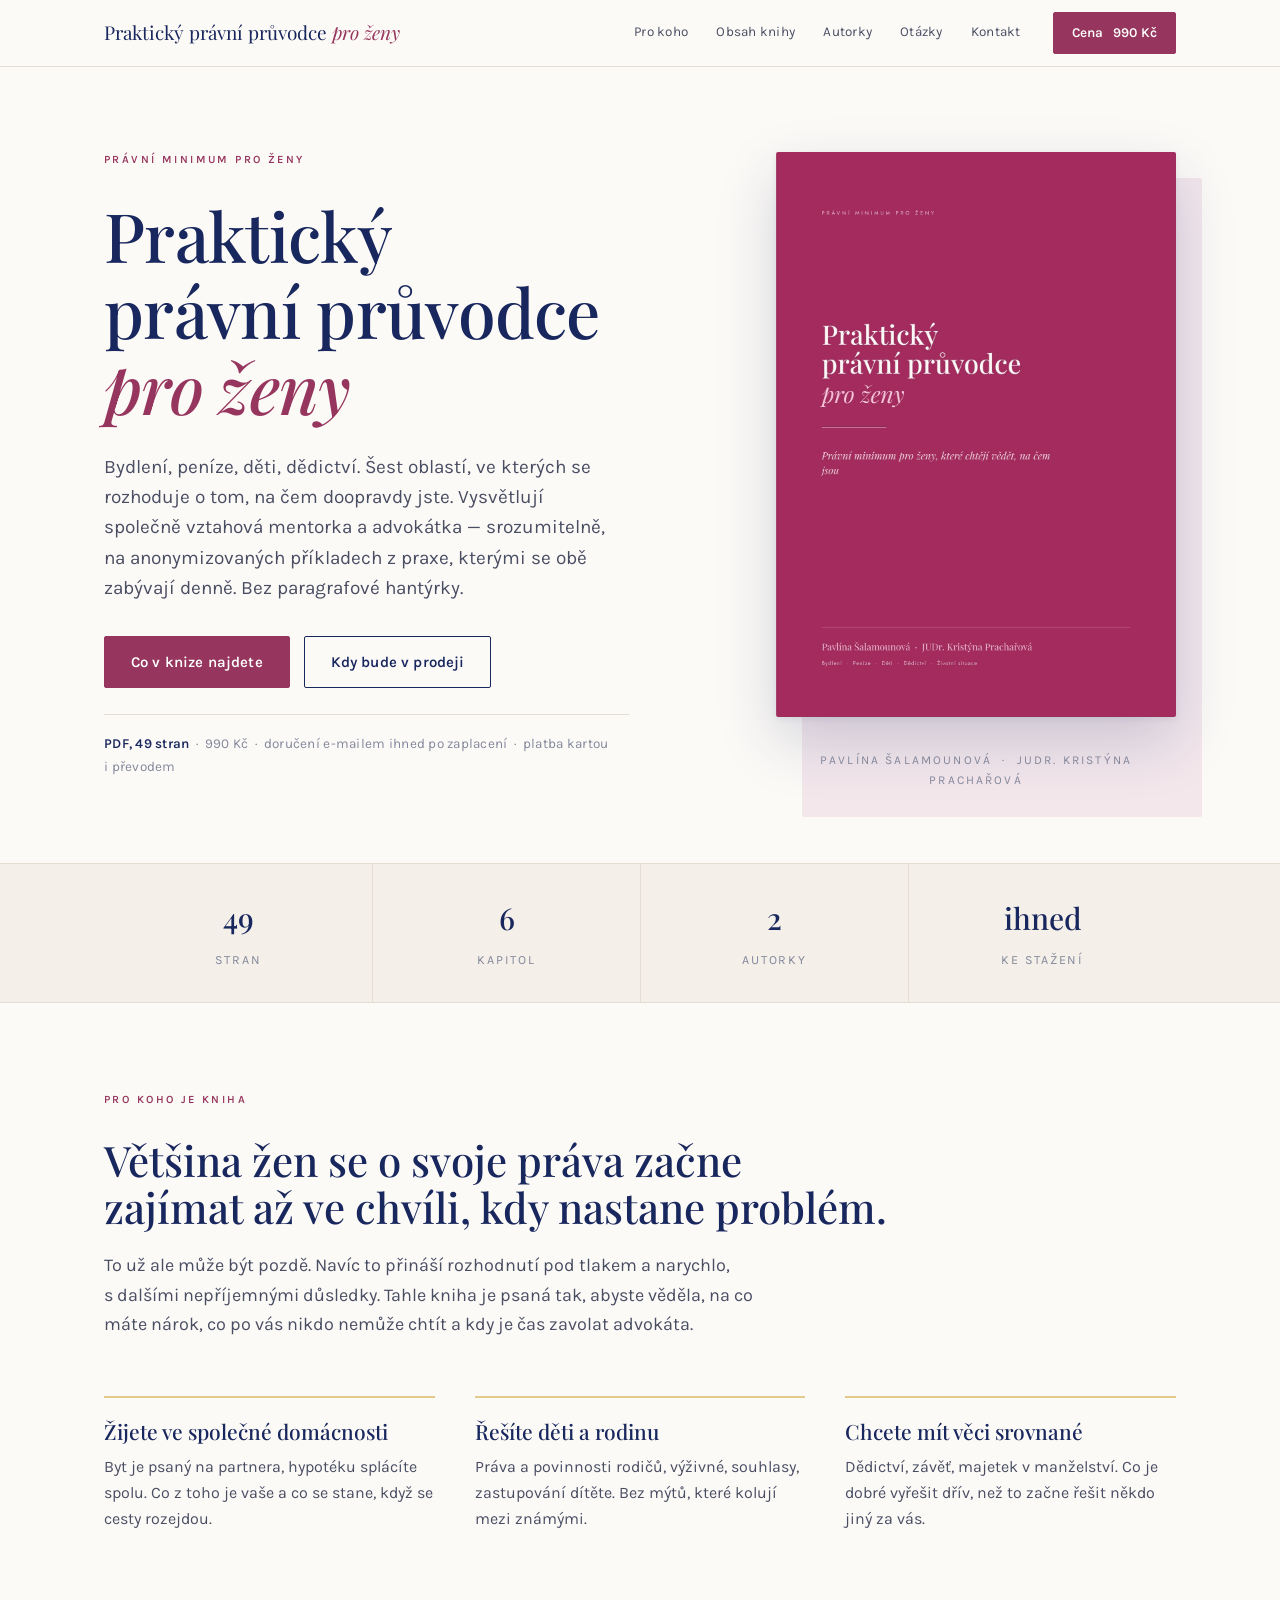
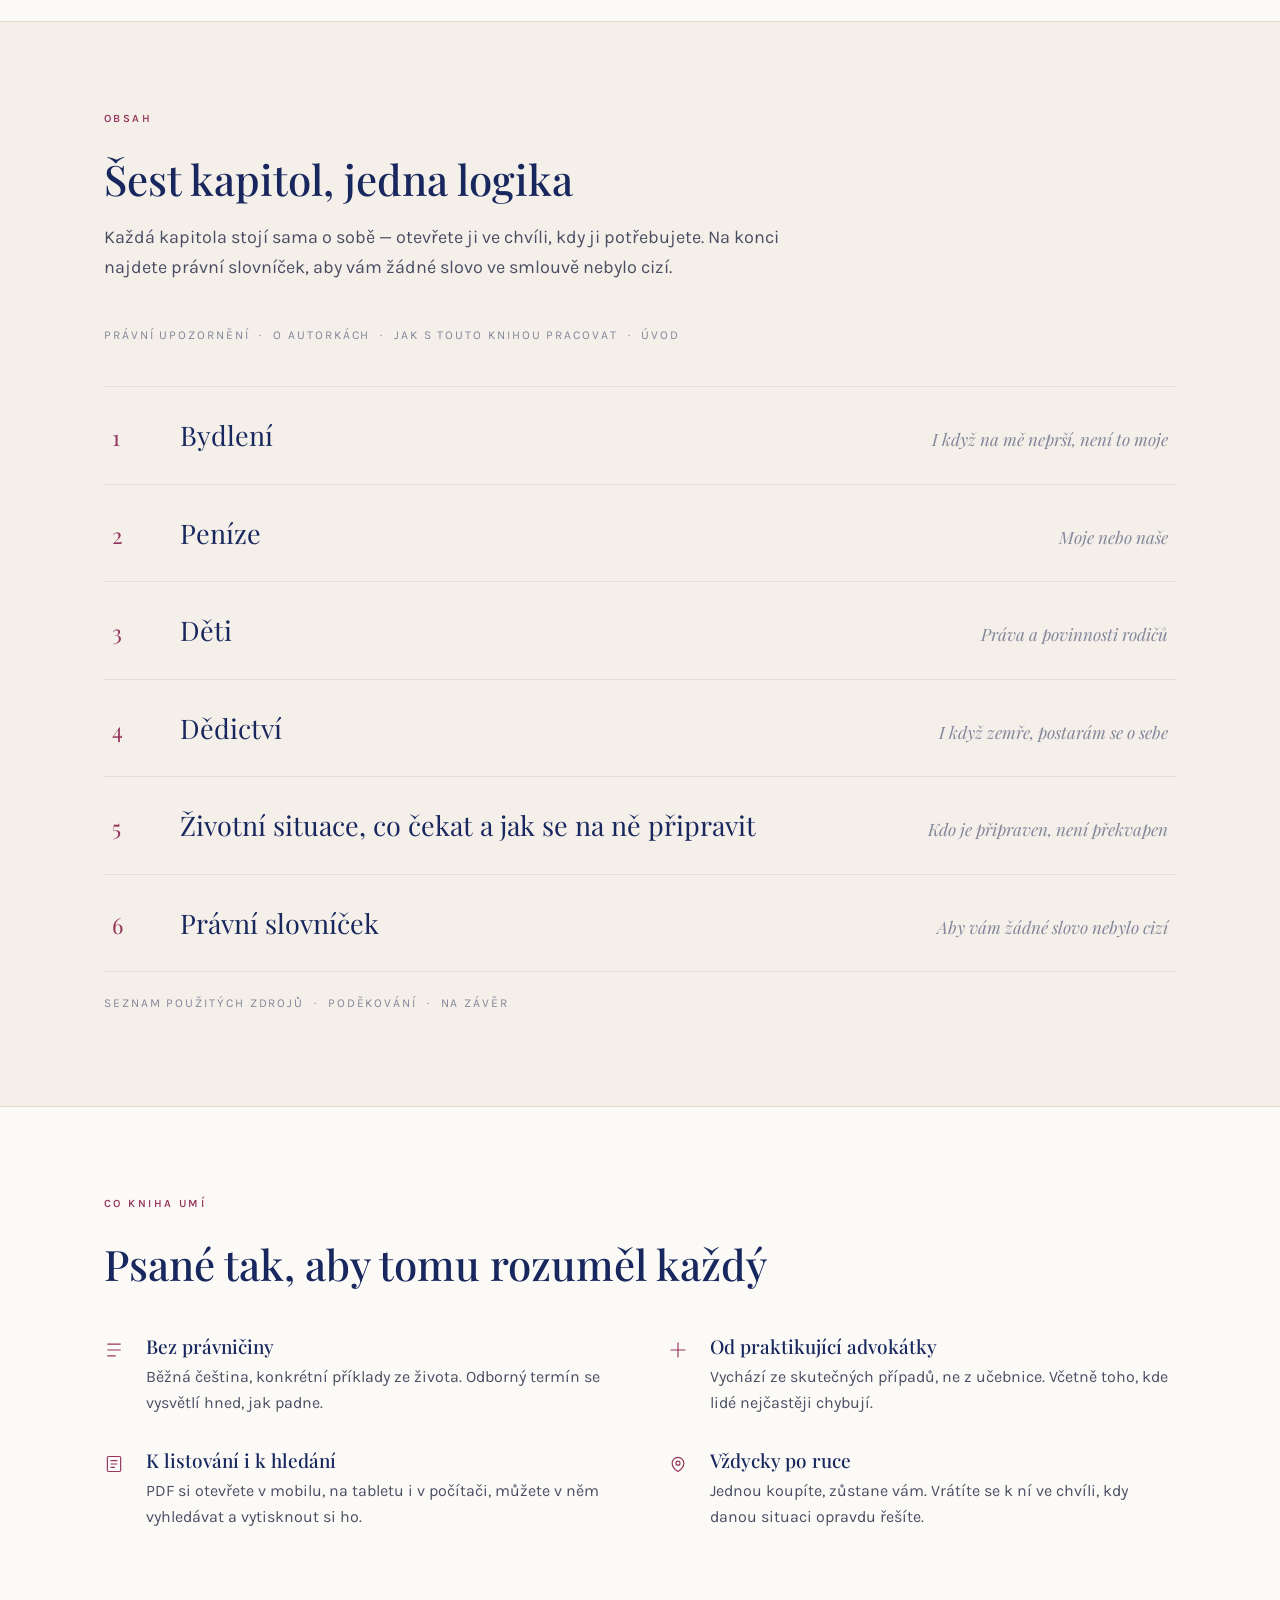
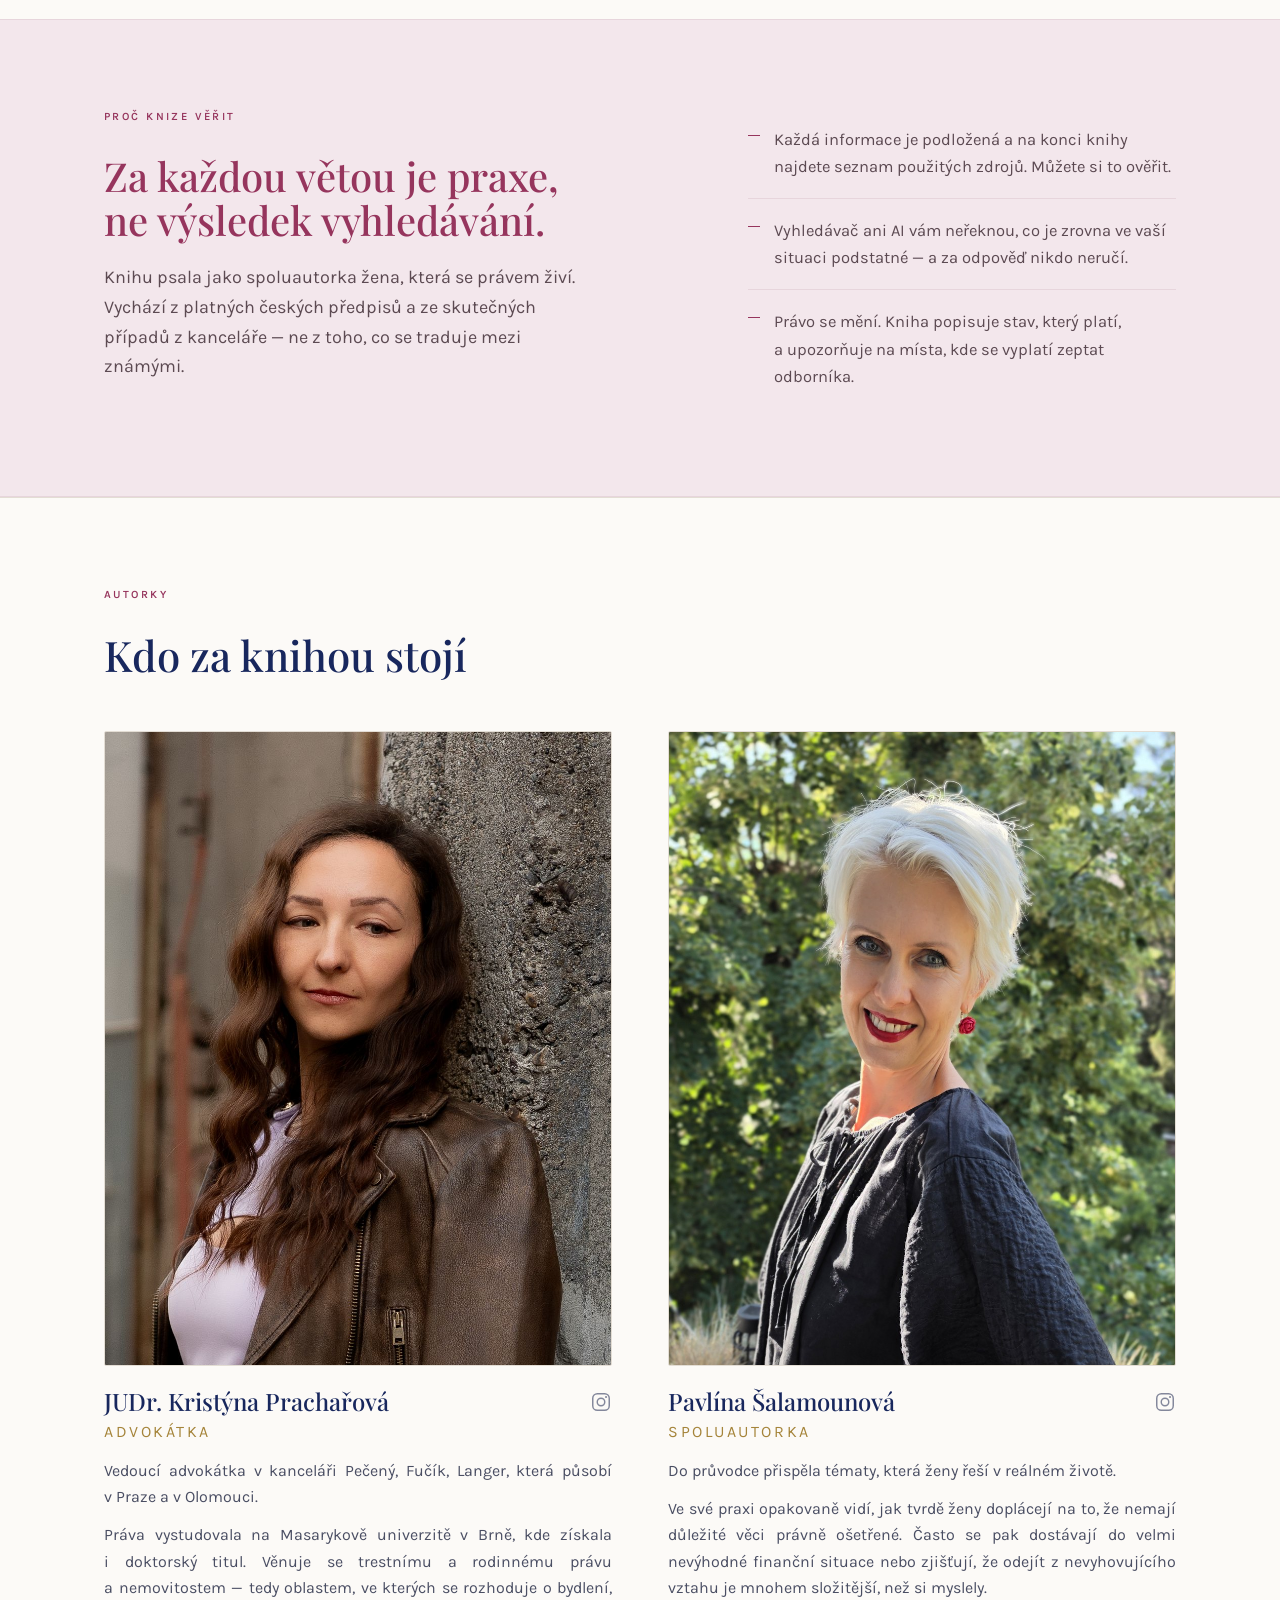
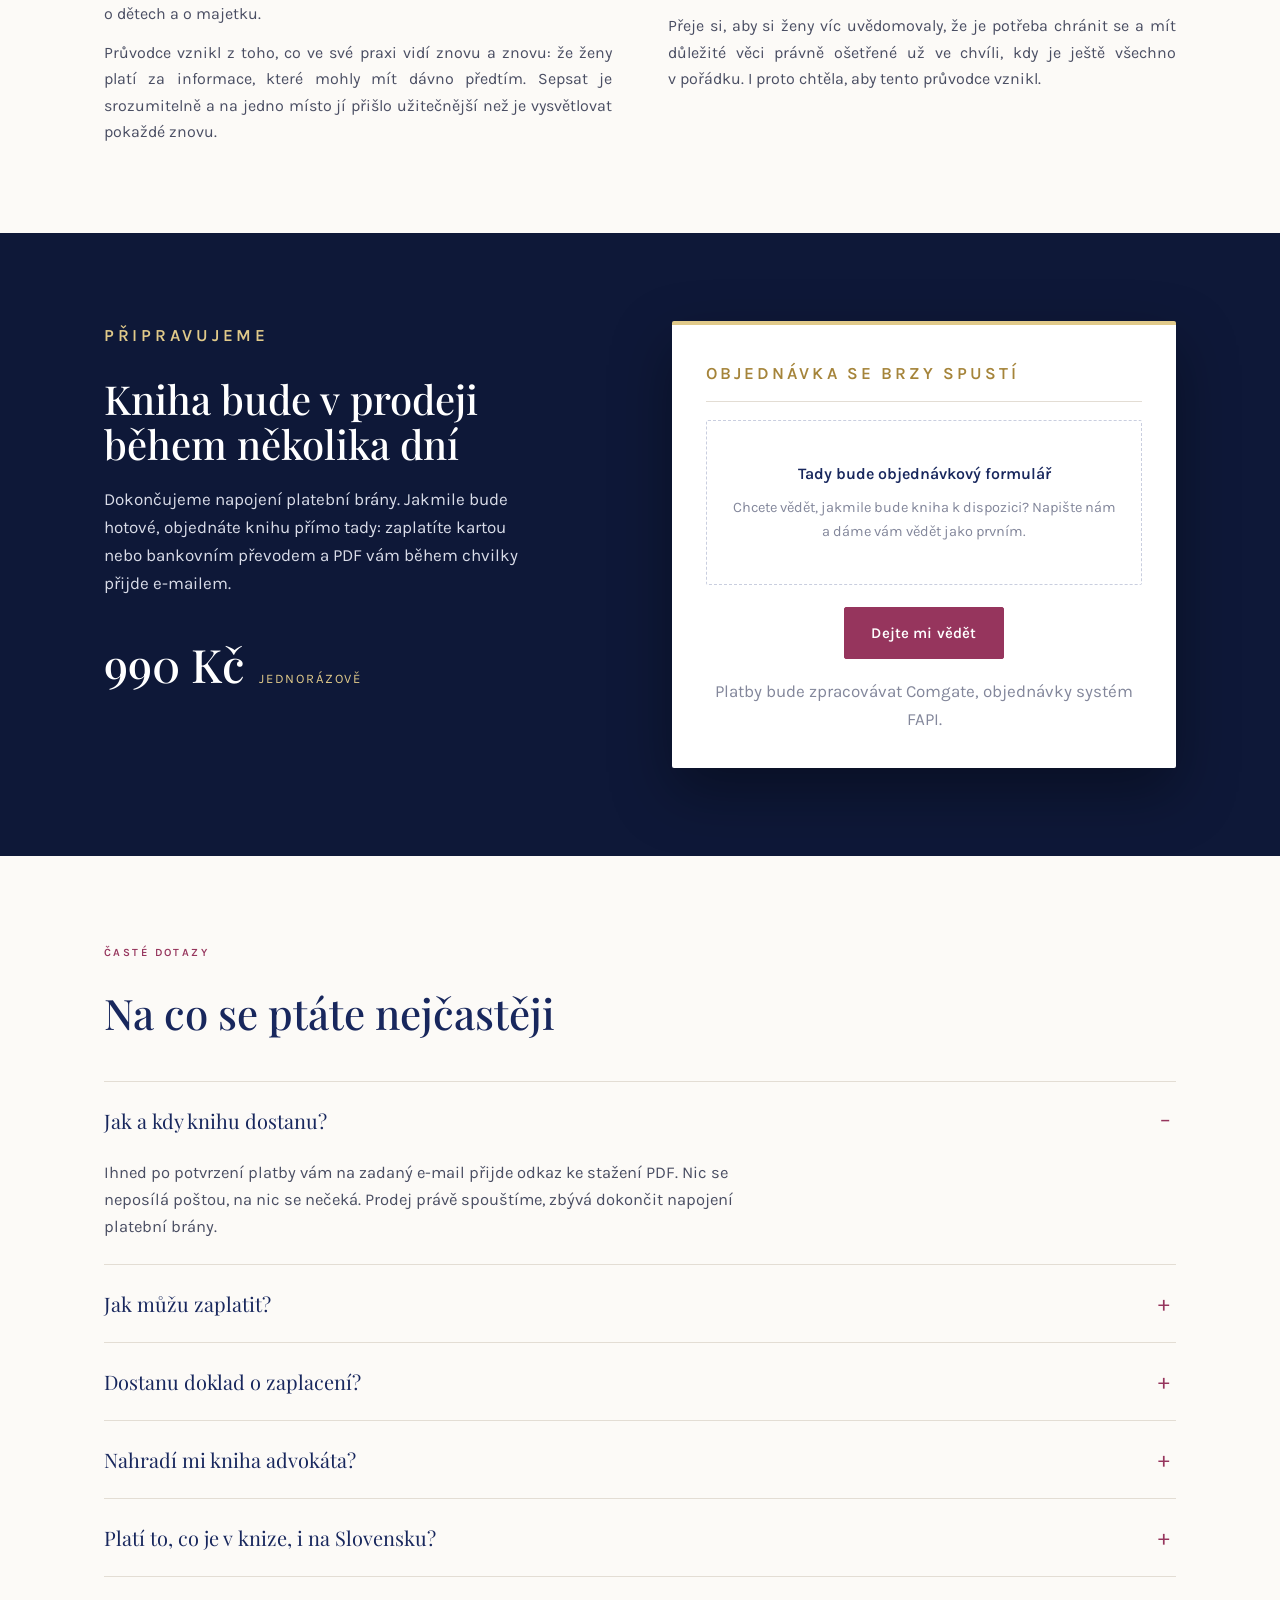
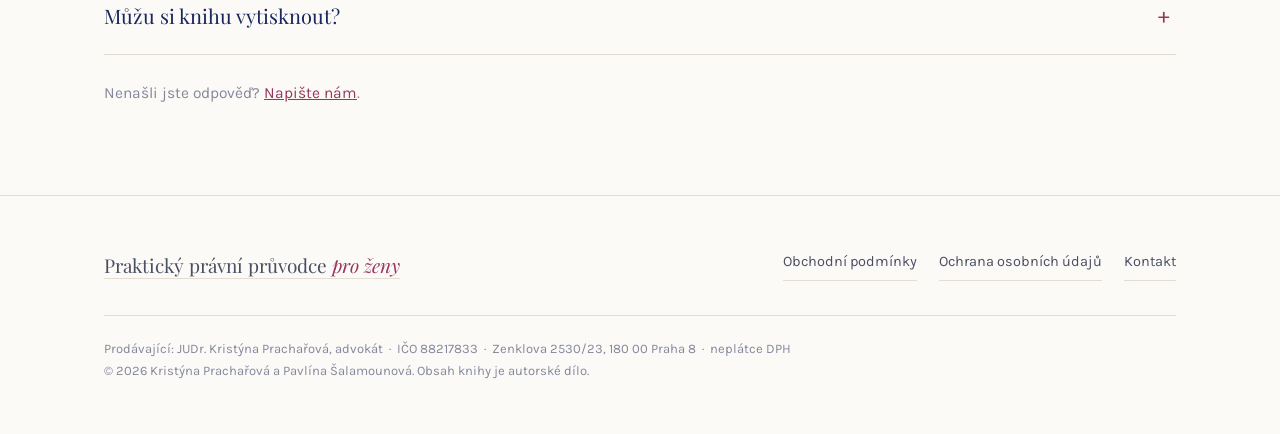
==== index.html @ f9f5cd76 "Add files via upload" ====
<!doctype html>
<html lang="cs">
<head>
<meta charset="utf-8">
<meta name="viewport" content="width=device-width, initial-scale=1">
<title>Praktický právní průvodce pro ženy — ebook</title>
<meta name="description" content="Právní minimum pro ženy: bydlení, peníze, děti, dědictví. Ebook v PDF, 49 stran, doručení e-mailem ihned po zaplacení.">
<meta property="og:title" content="Praktický právní průvodce pro ženy — ebook">
<meta property="og:description" content="Právní minimum pro ženy: bydlení, peníze, děti, dědictví. Ebook v PDF, 49 stran, doručení e-mailem ihned po zaplacení.">
<meta property="og:type" content="website">
<meta property="og:image" content="https://pravnipruvodceprozeny.cz/img/obalka.jpg">
<link rel="preconnect" href="https://fonts.googleapis.com">
<link rel="preconnect" href="https://fonts.gstatic.com" crossorigin>
<link rel="stylesheet" href="https://fonts.googleapis.com/css2?family=Playfair+Display:ital,wght@0,400;0,500;0,600;1,400;1,500&family=Karla:ital,wght@0,300;0,400;0,500;0,600;1,400&display=swap">
<link rel="stylesheet" href="css/styl.css">
<link rel="icon" href="/img/favicon.svg" type="image/svg+xml">
<link rel="alternate icon" href="/favicon.ico" sizes="32x32">
<link rel="apple-touch-icon" href="/img/apple-touch-icon.png">
<meta name="theme-color" content="#96355D">
</head>
<body>
<header class="nav">
  <div class="obal nav__vnitrek">
    <a class="znacka" href="#"><span class="znacka__dlouhy">Praktický právní průvodce</span><span class="znacka__kratky">Průvodce</span> <em>pro ženy</em></a>
    <nav class="nav__odkazy" id="hlavni-menu">
      <a href="#pro-koho">Pro koho</a>
      <a href="#obsah">Obsah knihy</a>
      <a href="#autorky">Autorky</a>
      <a href="#otazky">Otázky</a>
      <a href="kontakt.html">Kontakt</a>
    </nav>
    <button class="nav__burger" type="button" aria-expanded="false" aria-controls="hlavni-menu" aria-label="Otevřít menu">
      <span></span><span></span><span></span>
    </button>
    <a class="tlacitko tlacitko--maly" href="#objednavka"><span class="znacka__dlouhy">Cena </span>990 Kč</a>
  </div>
</header>
<main>
  <section class="hero">
    <div class="obal hero__mrizka">
      <div>
        <p class="zahlavi">Právní minimum pro ženy</p>
        <h1>Praktický právní průvodce <em>pro ženy</em></h1>
        <p class="hero__perex">
          Bydlení, peníze, děti, dědictví. Šest oblastí, ve kterých se rozhoduje o tom,
          na čem doopravdy jste. Vysvětlují společně vztahová mentorka a advokátka —
          srozumitelně, na anonymizovaných příkladech z praxe, kterými se obě zabývají
          denně. Bez paragrafové hantýrky.
        </p>
        <div class="hero__akce">
          <a class="tlacitko" href="#obsah">Co v knize najdete</a>
          <a class="tlacitko tlacitko--obrys" href="#objednavka">Kdy bude v prodeji</a>
        </div>
        <p class="hero__detail">
          <b>PDF, 49 stran</b> &nbsp;·&nbsp; 990 Kč &nbsp;·&nbsp; doručení e-mailem
          ihned po zaplacení &nbsp;·&nbsp; platba kartou i převodem
        </p>
      </div>

      <figure class="obalka">
        <img src="img/obalka.jpg" alt="Obálka ebooku Praktický právní průvodce pro ženy" width="900" height="1243">
        <figcaption class="obalka__popis">Pavlína Šalamounová &nbsp;·&nbsp; JUDr. Kristýna Prachařová</figcaption>
      </figure>
    </div>
  </section>

  <section class="fakta">
    <div class="obal fakta__mrizka">
      <div class="fakt"><b>49</b><span>stran</span></div>
      <div class="fakt"><b>6</b><span>kapitol</span></div>
      <div class="fakt"><b>2</b><span>autorky</span></div>
      <div class="fakt"><b>ihned</b><span>ke stažení</span></div>
    </div>
  </section>

  <section class="sekce" id="pro-koho">
    <div class="obal">
      <p class="zahlavi">Pro koho je kniha</p>
      <h2>Většina žen se o svoje práva začne zajímat až ve chvíli, kdy nastane problém.</h2>
      <p class="sekce__uvod">
        To už ale může být pozdě. Navíc to přináší rozhodnutí pod tlakem a narychlo,
        s dalšími nepříjemnými důsledky. Tahle kniha je psaná tak, abyste věděla, na co
        máte nárok, co po vás nikdo nemůže chtít a kdy je čas zavolat advokáta.
      </p>

      <div class="situace">
        <div class="situace__polozka">
          <h3>Žijete ve společné domácnosti</h3>
          <p>Byt je psaný na partnera, hypotéku splácíte spolu. Co z toho je vaše a co se stane, když se cesty rozejdou.</p>
        </div>
        <div class="situace__polozka">
          <h3>Řešíte děti a rodinu</h3>
          <p>Práva a povinnosti rodičů, výživné, souhlasy, zastupování dítěte. Bez mýtů, které kolují mezi známými.</p>
        </div>
        <div class="situace__polozka">
          <h3>Chcete mít věci srovnané</h3>
          <p>Dědictví, závěť, majetek v manželství. Co je dobré vyřešit dřív, než to začne řešit někdo jiný za vás.</p>
        </div>
      </div>
    </div>
  </section>

  <section class="obsah sekce" id="obsah">
    <div class="obal">
      <p class="zahlavi">Obsah</p>
      <h2>Šest kapitol, jedna logika</h2>
      <p class="sekce__uvod">
        Každá kapitola stojí sama o sobě — otevřete ji ve chvíli, kdy ji potřebujete.
        Na konci najdete právní slovníček, aby vám žádné slovo ve smlouvě nebylo cizí.
      </p>

      <p class="obsah__matter" style="margin-top:44px">
        Právní upozornění &nbsp;·&nbsp; O autorkách &nbsp;·&nbsp; Jak s touto knihou pracovat &nbsp;·&nbsp; Úvod
      </p>

      <ol class="kapitoly">
        <li class="kapitola">
          <span class="kapitola__cislo">1</span>
          <span class="kapitola__nazev">Bydlení</span>
          <span class="kapitola__motto">I když na mě neprší, není to moje</span>
        </li>
        <li class="kapitola">
          <span class="kapitola__cislo">2</span>
          <span class="kapitola__nazev">Peníze</span>
          <span class="kapitola__motto">Moje nebo naše</span>
        </li>
        <li class="kapitola">
          <span class="kapitola__cislo">3</span>
          <span class="kapitola__nazev">Děti</span>
          <span class="kapitola__motto">Práva a povinnosti rodičů</span>
        </li>
        <li class="kapitola">
          <span class="kapitola__cislo">4</span>
          <span class="kapitola__nazev">Dědictví</span>
          <span class="kapitola__motto">I když zemře, postarám se o sebe</span>
        </li>
        <li class="kapitola">
          <span class="kapitola__cislo">5</span>
          <span class="kapitola__nazev">Životní situace, co čekat a jak se na ně připravit</span>
          <span class="kapitola__motto">Kdo je připraven, není překvapen</span>
        </li>
        <li class="kapitola">
          <span class="kapitola__cislo">6</span>
          <span class="kapitola__nazev">Právní slovníček</span>
          <span class="kapitola__motto">Aby vám žádné slovo nebylo cizí</span>
        </li>
      </ol>

      <p class="obsah__matter" style="margin-top:22px">
        Seznam použitých zdrojů &nbsp;·&nbsp; Poděkování &nbsp;·&nbsp; Na závěr
      </p>
    </div>
  </section>

  <section class="sekce">
    <div class="obal">
      <p class="zahlavi">Co kniha umí</p>
      <h2>Psané tak, aby tomu rozuměl každý</h2>

      <div class="body">
        <div class="bod">
          <svg viewBox="0 0 24 24" fill="none" stroke="currentColor" stroke-width="1.4" aria-hidden="true"><path d="M4 5h16M4 12h16M4 19h10"/></svg>
          <div>
            <h3>Bez právničiny</h3>
            <p>Běžná čeština, konkrétní příklady ze života. Odborný termín se vysvětlí hned, jak padne.</p>
          </div>
        </div>
        <div class="bod">
          <svg viewBox="0 0 24 24" fill="none" stroke="currentColor" stroke-width="1.4" aria-hidden="true"><path d="M12 3v18M3 12h18"/></svg>
          <div>
            <h3>Od praktikující advokátky</h3>
            <p>Vychází ze skutečných případů, ne z učebnice. Včetně toho, kde lidé nejčastěji chybují.</p>
          </div>
        </div>
        <div class="bod">
          <svg viewBox="0 0 24 24" fill="none" stroke="currentColor" stroke-width="1.4" aria-hidden="true"><rect x="4" y="3" width="16" height="18" rx="1.5"/><path d="M8 8h8M8 12h8M8 16h5"/></svg>
          <div>
            <h3>K listování i k hledání</h3>
            <p>PDF si otevřete v mobilu, na tabletu i v počítači, můžete v něm vyhledávat a vytisknout si ho.</p>
          </div>
        </div>
        <div class="bod">
          <svg viewBox="0 0 24 24" fill="none" stroke="currentColor" stroke-width="1.4" aria-hidden="true"><path d="M12 21s-7-4.5-7-10a7 7 0 0114 0c0 5.5-7 10-7 10z"/><circle cx="12" cy="11" r="2.4"/></svg>
          <div>
            <h3>Vždycky po ruce</h3>
            <p>Jednou koupíte, zůstane vám. Vrátíte se k ní ve chvíli, kdy danou situaci opravdu řešíte.</p>
          </div>
        </div>
      </div>
    </div>
  </section>

  <section class="tvrzeni sekce">
    <div class="obal tvrzeni__mrizka">
      <div>
        <p class="zahlavi">Proč knize věřit</p>
        <h2>Za každou větou je praxe, ne výsledek vyhledávání.</h2>
        <p class="tvrzeni__lead">
          Knihu psala jako spoluautorka žena, která se právem živí. Vychází z platných
          českých předpisů a ze skutečných případů z kanceláře — ne z toho, co se traduje
          mezi známými.
        </p>
      </div>
      <ul class="tvrzeni__seznam">
        <li>Každá informace je podložená a na konci knihy najdete seznam použitých zdrojů. Můžete si to ověřit.</li>
        <li>Vyhledávač ani AI vám neřeknou, co je zrovna ve vaší situaci podstatné — a za odpověď nikdo neručí.</li>
        <li>Právo se mění. Kniha popisuje stav, který platí, a upozorňuje na místa, kde se vyplatí zeptat odborníka.</li>
      </ul>
    </div>
  </section>

  <section class="sekce sekce--linka" id="autorky">
    <div class="obal">
      <p class="zahlavi">Autorky</p>
      <h2>Kdo za knihou stojí</h2>

      <div class="autorky">
        <div class="autorka">
          <div class="autorka__portret">
            <img src="img/portret_1.jpg" alt="JUDr. Kristýna Prachařová" onerror="this.remove()">
          </div>
          <div class="autorka__radek">
            <h3>JUDr. Kristýna Prachařová</h3>
            <a class="autorka__odkaz" href="https://www.instagram.com/kristyna_pracharova_advokat/" target="_blank" rel="noopener" aria-label="Instagram — Kristýna Prachařová" title="Instagram"><svg width="22" height="22" viewBox="0 0 24 24" fill="none" stroke="currentColor" stroke-width="1.6" aria-hidden="true"><rect x="3" y="3" width="18" height="18" rx="5"/><circle cx="12" cy="12" r="4.1"/><circle cx="17.5" cy="6.5" r="1.15" fill="currentColor" stroke="none"/></svg></a>
          </div>
          <p class="autorka__role">Advokátka</p>
          <p>
            Vedoucí advokátka v kanceláři Pečený, Fučík, Langer, která působí
            v Praze a v Olomouci.
          </p>
          <p>
            Práva vystudovala na Masarykově univerzitě v Brně, kde získala i doktorský
            titul. Věnuje se trestnímu a rodinnému právu a nemovitostem — tedy oblastem,
            ve kterých se rozhoduje o bydlení, o dětech a o majetku.
          </p>
          <p>
            Průvodce vznikl z toho, co ve své praxi vidí znovu a znovu: že ženy platí
            za informace, které mohly mít dávno předtím. Sepsat je srozumitelně a na
            jedno místo jí přišlo užitečnější než je vysvětlovat pokaždé znovu.
          </p>

        </div>
        <div class="autorka">
          <div class="autorka__portret">
            <img src="img/portret_2.jpg" alt="Pavlína Šalamounová" onerror="this.remove()">
          </div>
          <div class="autorka__radek">
            <h3>Pavlína Šalamounová</h3>
            <a class="autorka__odkaz" href="https://www.instagram.com/nebud_hodna_holka/" target="_blank" rel="noopener" aria-label="Instagram — Pavlína Šalamounová" title="Instagram"><svg width="22" height="22" viewBox="0 0 24 24" fill="none" stroke="currentColor" stroke-width="1.6" aria-hidden="true"><rect x="3" y="3" width="18" height="18" rx="5"/><circle cx="12" cy="12" r="4.1"/><circle cx="17.5" cy="6.5" r="1.15" fill="currentColor" stroke="none"/></svg></a>
          </div>
          <p class="autorka__role">Spoluautorka</p>
          <p>
            Do průvodce přispěla tématy, která ženy řeší v reálném životě.
          </p>
          <p>
            Ve své praxi opakovaně vidí, jak tvrdě ženy doplácejí na to, že nemají
            důležité věci právně ošetřené. Často se pak dostávají do velmi nevýhodné
            finanční situace nebo zjišťují, že odejít z nevyhovujícího vztahu je mnohem
            složitější, než si myslely.
          </p>
          <p>
            Přeje si, aby si ženy víc uvědomovaly, že je potřeba chránit se a mít
            důležité věci právně ošetřené už ve chvíli, kdy je ještě všechno v pořádku.
            I proto chtěla, aby tento průvodce vznikl.
          </p>

        </div>
      </div>
    </div>
  </section>

  <section class="objednavka" id="objednavka">
    <div class="obal objednavka__mrizka">
      <div>
        <p class="zahlavi zahlavi--svetle">Připravujeme</p>
        <h2>Kniha bude v prodeji během několika dní</h2>
        <p>
          Dokončujeme napojení platební brány. Jakmile bude hotové, objednáte knihu
          přímo tady: zaplatíte kartou nebo bankovním převodem a PDF vám během
          chvilky přijde e-mailem.
        </p>
        <div class="cena"><b>990 Kč</b><span>jednorázově</span></div>
      </div>

      <div class="formular">
        <p class="formular__nadpis">Objednávka se brzy spustí</p>
        <div class="formular__misto">
          <strong>Tady bude objednávkový formulář</strong>
          Chcete vědět, jakmile bude kniha k dispozici? Napište nám a dáme vám
          vědět jako prvním.
        </div>
        <p style="text-align:center; margin:22px 0 0">
          <a class="tlacitko" href="mailto:pracharova@pfl.cz?subject=Dejte%20mi%20v%C4%9Bd%C4%9Bt%2C%20a%C5%BE%20bude%20kniha%20v%20prodeji">Dejte mi vědět</a>
        </p>
        <p class="formular__pod">Platby bude zpracovávat Comgate, objednávky systém FAPI.</p>
      </div>
    </div>
  </section>

  <section class="sekce" id="otazky">
    <div class="obal">
      <p class="zahlavi">Časté dotazy</p>
      <h2>Na co se ptáte nejčastěji</h2>

      <div class="otazky">
        <details open>
          <summary>Jak a kdy knihu dostanu?</summary>
          <p>Ihned po potvrzení platby vám na zadaný e-mail přijde odkaz ke stažení PDF. Nic se neposílá poštou, na nic se nečeká. Prodej právě spouštíme, zbývá dokončit napojení platební brány.</p>
        </details>
        <details>
          <summary>Jak můžu zaplatit?</summary>
          <p>Platební kartou nebo okamžitým bankovním převodem přes platební bránu. Platbu zpracovává Comgate, my se k údajům o vaší kartě nedostaneme.</p>
        </details>
        <details>
          <summary>Dostanu doklad o zaplacení?</summary>
          <p>Ano, doklad vám vystavíme a pošleme na stejný e-mail. Kdyby vám nedorazil nebo potřebovali jiné fakturační údaje, napište nám.</p>
        </details>
        <details>
          <summary>Nahradí mi kniha advokáta?</summary>
          <p>Ne. Kniha vám dá orientaci, slovník a jistotu, na co se ptát. Konkrétní spor nebo smlouvu ale vždycky posuzuje advokát podle vaší situace.</p>
        </details>
        <details>
          <summary>Platí to, co je v knize, i na Slovensku?</summary>
          <p>Kniha vychází z českého práva. Pro jiný stát platí jiná pravidla, i když mohou být podobná.</p>
        </details>
        <details>
          <summary>Můžu si knihu vytisknout?</summary>
          <p>Ano, pro vlastní potřebu. Kniha je autorské dílo — nesmí se dál šířit ani přeprodávat.</p>
        </details>
      </div>

      <p class="otazky__pod">
        Nenašli jste odpověď? <a href="kontakt.html">Napište nám</a>.
      </p>
    </div>
  </section>
</main>



<script>
(function(){
  var burger = document.querySelector('.nav__burger');
  var menu = document.getElementById('hlavni-menu');
  if(burger && menu){
    var prepnout = function(otevrit){
      menu.classList.toggle('je-otevrene', otevrit);
      burger.classList.toggle('je-otevrene', otevrit);
      burger.setAttribute('aria-expanded', otevrit ? 'true' : 'false');
      burger.setAttribute('aria-label', otevrit ? 'Zavřít menu' : 'Otevřít menu');
    };
    burger.addEventListener('click', function(){
      prepnout(!menu.classList.contains('je-otevrene'));
    });
    menu.addEventListener('click', function(e){
      if(e.target.tagName === 'A'){ prepnout(false); }
    });
    document.addEventListener('keydown', function(e){
      if(e.key === 'Escape'){ prepnout(false); }
    });
  }
})();

(function(){
  var prvky = document.querySelectorAll('.sekce, .fakta, .objednavka');
  if(!('IntersectionObserver' in window)){ return; }
  prvky.forEach(function(p){ p.classList.add('odhal'); });
  var io = new IntersectionObserver(function(zaznamy){
    zaznamy.forEach(function(z){
      if(z.isIntersecting){ z.target.classList.add('videt'); io.unobserve(z.target); }
    });
  }, { rootMargin: '0px 0px -8% 0px', threshold: .06 });
  prvky.forEach(function(p){ io.observe(p); });
})();
</script>

<script type="application/ld+json">
{
  "@context": "https://schema.org",
  "@type": "Book",
  "name": "Praktický právní průvodce pro ženy",
  "alternateName": "Právní minimum pro ženy",
  "description": "Právní minimum pro ženy: bydlení, peníze, děti, dědictví, životní situace a právní slovníček. Ebook v PDF, 49 stran.",
  "author": [
    { "@type": "Person", "name": "JUDr. Kristýna Prachařová" },
    { "@type": "Person", "name": "Pavlína Šalamounová" }
  ],
  "bookFormat": "https://schema.org/EBook",
  "inLanguage": "cs",
  "numberOfPages": 49,
  "image": "https://pravnipruvodceprozeny.cz/img/obalka.jpg",
  "url": "https://pravnipruvodceprozeny.cz/",
  "offers": {
    "@type": "Offer",
    "price": "990",
    "priceCurrency": "CZK",
    "availability": "https://schema.org/PreOrder",
    "url": "https://pravnipruvodceprozeny.cz/#objednavka",
    "seller": { "@type": "Organization", "name": "JUDr. Kristýna Prachařová, advokát" }
  }
}
</script>
<footer class="paticka">
  <div class="obal">
    <div class="paticka__mrizka">
      <div>
        <a class="znacka" href="#">Praktický právní průvodce <em>pro ženy</em></a>
      </div>
      <nav class="paticka__odkazy">
        <a href="obchodni-podminky.html">Obchodní podmínky</a>
        <a href="ochrana-osobnich-udaju.html">Ochrana osobních údajů</a>
        <a href="kontakt.html">Kontakt</a>
      </nav>
    </div>
    <p class="paticka__copy">
      Prodávající: JUDr. Kristýna Prachařová, advokát &nbsp;·&nbsp; IČO 88217833
      &nbsp;·&nbsp; Zenklova 2530/23, 180 00 Praha 8 &nbsp;·&nbsp; neplátce DPH<br>
      © 2026 Kristýna Prachařová a Pavlína Šalamounová. Obsah knihy je autorské dílo.
    </p>
  </div>
</footer>
</body>
</html>
---- css/styl.css ----
/* ---------- Tokenový systém ---------------------------------------------
   Barvy: krém z knihy, tmavě modrá + zlatá z pfl.cz, vínová z obálky ebooku.
   Web je záměrně "světlý, tištěný" – jeden vizuální svět, žádný dark mode.  */
:root{
  color-scheme: light;
  --papir:      #FCFAF7;   /* krém – shodný s vnitřkem ebooku */
  --papir-tmavy:#F4EFE9;
  --inkoust:    #18275D;   /* tmavě modrá z pfl.cz */
  --inkoust-hl: #0E1838;   /* hluboká modrá pro tmavý pruh */
  --vino:       #96355D;   /* vínová z obálky ebooku */
  --vino-svetla:#F3E7EC;
  --zlata:      #E1CA8A;   /* zlatá z pfl.cz – jen linky a detaily */
  --zlata-tmava:#A5843A;   /* čitelná zlatá pro text */
  --text:       #4A4E63;   /* šedá s modrým nádechem */
  --text-slaby: #83879B;
  --linka:      #E3DDD4;

  --sirka: 1120px;
  --radius: 2px;

  --f-display: "Playfair Display", "Iowan Old Style", Georgia, serif;
  --f-text: "Karla", -apple-system, "Segoe UI", Helvetica, Arial, sans-serif;
}

*, *::before, *::after{ box-sizing: border-box; }

body{
  margin:0;
  background: var(--papir);
  color: var(--text);
  font-family: var(--f-text);
  font-size: 17px;
  font-weight: 400;
  line-height: 1.65;
  -webkit-font-smoothing: antialiased;
}

img{ max-width:100%; height:auto; display:block; }
a{ color: var(--inkoust); }

h1,h2,h3{
  font-family: var(--f-display);
  color: var(--inkoust);
  font-weight: 500;
  line-height: 1.12;
  text-wrap: balance;
  margin: 0;
}

.obal{ width:100%; max-width: var(--sirka); margin-inline:auto; padding-inline: 24px; }

/* Vlasová linka + prostrkaný verzálkový popisek – převzato ze sazby knihy */
.zahlavi{
  font-size: 11px;
  font-weight: 600;
  letter-spacing: .22em;
  text-transform: uppercase;
  color: var(--vino);
  margin: 0 0 28px;
}
.zahlavi--svetle{ color: var(--zlata); }

/* ---------- Navigace ---------------------------------------------------- */
.nav{
  position: sticky; top:0; z-index:50;
  background: rgba(252,250,247,.94);
  backdrop-filter: saturate(140%) blur(8px);
  border-bottom: 1px solid var(--linka);
}
.nav__vnitrek{ display:flex; align-items:center; gap:32px; height:66px; }
.znacka{
  font-family: var(--f-display);
  font-size: 19px; color: var(--inkoust);
  text-decoration:none; white-space:nowrap;
}
.znacka em{ font-style: italic; color: var(--vino); }
.znacka__kratky{ display:none; }
.nav__odkazy{ display:flex; gap:28px; margin-left:auto; }
.nav__odkazy a{
  font-size: 13.5px; letter-spacing:.02em; color: var(--text);
  text-decoration:none; padding: 6px 0; border-bottom:1px solid transparent;
}
.nav__odkazy a:hover{ color: var(--inkoust); border-bottom-color: var(--zlata); }

.tlacitko{
  display:inline-flex; align-items:center; justify-content:center; gap:10px;
  font-family: var(--f-text); font-size:15px; font-weight:600; letter-spacing:.01em;
  padding: 13px 26px; border-radius: var(--radius);
  background: var(--vino); color:#fff; text-decoration:none;
  border:1px solid var(--vino); cursor:pointer; white-space:nowrap;
  transition: background .18s ease, transform .18s ease;
}
.tlacitko:hover{ background:#7d2b4d; transform: translateY(-1px); }
.tlacitko--maly{ padding: 9px 18px; font-size:13.5px; }
.tlacitko--obrys{
  background: transparent; color: var(--inkoust); border-color: var(--inkoust);
}
.tlacitko--obrys:hover{ background: var(--inkoust); color:#fff; }
.tlacitko--zlaty{
  background: var(--zlata); color: var(--inkoust-hl); border-color: var(--zlata);
}
.tlacitko--zlaty:hover{ background:#eed9a6; }
a:focus-visible, button:focus-visible, summary:focus-visible{
  outline: 2px solid var(--vino); outline-offset: 3px;
}

/* ---------- Hero -------------------------------------------------------- */
.hero{ padding: 84px 0 72px; }
.hero__mrizka{
  display:grid; grid-template-columns: 1.05fr .95fr; gap: 72px; align-items:center;
}
.hero h1{
  font-size: clamp(40px, 5.6vw, 68px);
  letter-spacing: -.01em;
  margin-bottom: 26px;
}
.hero h1 em{ font-style: italic; color: var(--vino); }
.hero__perex{
  font-size: 19px; line-height:1.6; max-width: 46ch; margin: 0 0 32px;
}
.hero__akce{ display:flex; flex-wrap:wrap; gap:14px; align-items:center; }
.hero__detail{
  margin-top: 26px; padding-top: 18px; border-top:1px solid var(--linka);
  font-size: 13.5px; color: var(--text-slaby); letter-spacing:.02em;
}
.hero__detail b{ color: var(--inkoust); font-weight:600; }

.obalka{ position:relative; width:100%; max-width: 400px; margin: 0 0 0 auto; }
.obalka::before{
  content:""; position:absolute; inset: 26px -26px -26px 26px;
  background: var(--vino-svetla); border-radius: var(--radius);
}
.obalka img{
  position:relative; width:100%; border-radius: var(--radius);
  box-shadow: 0 24px 60px rgba(24,39,93,.18), 0 2px 6px rgba(24,39,93,.08);
}
.obalka__popis{
  position:relative; margin-top: 34px; font-size:12px; letter-spacing:.18em;
  text-transform:uppercase; color: var(--text-slaby); text-align:center;
}

/* ---------- Pruh s fakty ------------------------------------------------ */
.fakta{ border-block:1px solid var(--linka); background: var(--papir-tmavy); }
.fakta__mrizka{
  display:grid; grid-template-columns: repeat(4, 1fr);
}
.fakt{ padding: 30px 0; text-align:center; border-left:1px solid var(--linka); }
.fakt:first-child{ border-left:0; }
.fakt b{
  display:block; font-family: var(--f-display); font-size: 30px;
  color: var(--inkoust); font-weight:500; font-variant-numeric: tabular-nums;
}
.fakt span{ font-size:12.5px; letter-spacing:.14em; text-transform:uppercase; color: var(--text-slaby); }

/* ---------- Obecná sekce ------------------------------------------------ */
.sekce{ padding: 88px 0; }
.sekce--linka{ border-top:1px solid var(--linka); }
.sekce h2{ font-size: clamp(30px, 3.6vw, 42px); margin-bottom: 20px; }
.sekce__uvod{ max-width: 62ch; font-size: 18px; }

/* Situace */
.situace{ display:grid; grid-template-columns: repeat(3,1fr); gap: 40px; margin-top: 56px; }
.situace__polozka{ border-top: 2px solid var(--zlata); padding-top: 22px; }
.situace__polozka h3{ font-size: 21px; margin-bottom: 10px; }
.situace__polozka p{ margin:0; font-size: 16px; }

/* ---------- Obsah knihy – hlavní typografický motiv ---------------------- */
.obsah{ background: var(--papir-tmavy); border-block:1px solid var(--linka); }
.obsah__matter{
  font-size: 12px; letter-spacing:.16em; text-transform:uppercase;
  color: var(--text-slaby); margin: 0 0 4px;
}
.kapitoly{ margin: 40px 0 0; padding:0; list-style:none; border-top:1px solid var(--linka); }
.kapitola{
  display:grid; grid-template-columns: 56px 1fr auto; align-items: baseline; gap: 12px;
  padding: 26px 8px; border-bottom:1px solid var(--linka);
  transition: background .18s ease;
}
.kapitola:hover{ background: rgba(150,53,93,.045); }
.kapitola__cislo{
  font-family: var(--f-display); font-size: 22px; color: var(--vino);
  font-variant-numeric: tabular-nums;
}
.kapitola__nazev{ font-family: var(--f-display); font-size: clamp(20px, 2.4vw, 27px); color: var(--inkoust); }
.kapitola__motto{ font-family: var(--f-display); font-style: italic; font-size: 17px; color: var(--text-slaby); text-align:right; }

/* ---------- Co kniha umí ------------------------------------------------ */
.body{ display:grid; grid-template-columns: repeat(2, 1fr); gap: 34px 56px; margin-top: 48px; }
.bod{ display:grid; grid-template-columns: 26px 1fr; gap: 16px; }
.bod svg{ width: 20px; height:20px; margin-top:4px; color: var(--vino); flex:none; }
.bod h3{ font-size: 19px; margin-bottom: 6px; }
.bod p{ margin:0; font-size:16px; }

/* ---------- Autorky ----------------------------------------------------- */
.autorky{ display:grid; grid-template-columns: repeat(2,1fr); gap: 56px; margin-top: 52px; }
.autorka__portret{
  position:relative; aspect-ratio: 4/5; background: var(--vino-svetla);
  border-radius: var(--radius);
  display:flex; align-items:center; justify-content:center; overflow:hidden;
  border:1px solid var(--linka);
}
.autorka__portret img{
  position:absolute; inset:0; width:100%; height:100%; object-fit: cover;
}
.autorka h3{ font-size: 24px; margin: 0; }
.autorka__role{
  font-size:12px; letter-spacing:.16em; text-transform:uppercase;
  color: var(--zlata-tmava); margin: 0 0 14px;
}
.autorka p{
  margin:0; font-size:16px;
  text-align: justify;
  hyphens: auto;          /* dělení slov, aby v bloku nezůstávaly řídké řádky */
  -webkit-hyphens: auto;
}
.autorka__role{ text-align: left; hyphens: manual; }
.autorka p + p{ margin-top: 12px; }
.autorka__role + p{ margin-top: 0; }

/* ---------- Objednávka – tmavý pruh ------------------------------------- */
.objednavka{ background: var(--inkoust-hl); color: #D9DCE8; padding: 88px 0; }
.objednavka h2{ color: #fff; font-size: clamp(30px,3.4vw,40px); margin-bottom: 18px; }
.objednavka__mrizka{ display:grid; grid-template-columns: 1fr 1fr; gap: 64px; align-items:start; }
.objednavka p{ font-size:17px; max-width: 44ch; }
.cena{
  display:flex; align-items:baseline; gap: 14px; margin: 30px 0 8px;
  font-family: var(--f-display); color:#fff;
}
.cena b{ font-size: 46px; font-weight:500; font-variant-numeric: tabular-nums; }
.cena span{ font-family: var(--f-text); font-size:13px; letter-spacing:.14em; text-transform:uppercase; color: var(--zlata); }
.formular{
  background: #fff; border-radius: var(--radius); padding: 34px;
  border-top: 3px solid var(--zlata);
}
.formular__misto{
  border: 1px dashed #C9CEDF; border-radius: var(--radius);
  padding: 40px 24px; text-align:center; color: var(--text-slaby); font-size:14.5px;
}
.formular__misto strong{ display:block; color: var(--inkoust); font-size:16px; margin-bottom:8px; font-weight:600; }
.formular__pod{ margin: 18px 0 0; font-size:12.5px; color: var(--text-slaby); text-align:center; }

/* ---------- Otázky ------------------------------------------------------ */
.otazky{ margin-top: 44px; border-top:1px solid var(--linka); }
details{ border-bottom:1px solid var(--linka); }
summary{
  list-style:none; cursor:pointer; padding: 22px 40px 22px 0; position:relative;
  font-family: var(--f-display); font-size: 20px; color: var(--inkoust);
}
summary::-webkit-details-marker{ display:none; }
summary::after{
  content:"+"; position:absolute; right: 6px; top: 50%; transform: translateY(-50%);
  font-family: var(--f-text); font-size: 22px; color: var(--vino); line-height:1;
}
details[open] summary::after{ content:"–"; }
details p{ margin: 0 0 24px; max-width: 68ch; font-size: 16.5px; }

/* ---------- Patička ----------------------------------------------------- */
.paticka{ border-top:1px solid var(--linka); padding: 54px 0 40px; font-size: 14.5px; }
.paticka__mrizka{ display:flex; flex-wrap:wrap; gap: 40px; justify-content: space-between; }
.paticka a{ color: var(--text); text-decoration:none; border-bottom:1px solid var(--linka); }
.paticka a:hover{ color: var(--inkoust); border-bottom-color: var(--zlata); }
.paticka__odkazy{ display:flex; flex-wrap:wrap; gap: 22px; }
.paticka__copy{ margin-top: 34px; padding-top: 22px; border-top:1px solid var(--linka); color: var(--text-slaby); font-size:13px; }

/* ---------- Odhalení při scrollu ---------------------------------------- */
.odhal{ opacity:0; transform: translateY(14px); transition: opacity .6s ease, transform .6s ease; }
.odhal.videt{ opacity:1; transform:none; }
@media (prefers-reduced-motion: reduce){
  .odhal{ opacity:1; transform:none; transition:none; }
  .tlacitko:hover{ transform:none; }
}

/* ---------- Responzivita ------------------------------------------------ */
@media (max-width: 900px){
  .hero__mrizka{ grid-template-columns: 1fr; gap: 48px; }
  .obalka{ max-width: 340px; margin-inline:auto; }
  .obalka::before{ inset: 20px -18px -18px 18px; }
  .situace, .body, .autorky, .objednavka__mrizka{ grid-template-columns: 1fr; gap: 34px; }
  .fakta__mrizka{ grid-template-columns: repeat(2,1fr); }
  .fakt:nth-child(3){ border-left:0; }
  .fakt{ border-top:1px solid var(--linka); }
  .fakt:nth-child(-n+2){ border-top:0; }
  .nav__odkazy{ display:none; }
  .nav__vnitrek{ gap:16px; }
  .znacka{ font-size: 16px; }
  .znacka__dlouhy{ display:none; }
  .znacka__kratky{ display:inline; }
  .kapitola{ grid-template-columns: 40px 1fr; }
  .kapitola__motto{ grid-column: 2; text-align:left; }
  .sekce, .hero, .objednavka{ padding: 60px 0; }
}

/* ---------- Textové podstránky (podmínky, GDPR, kontakt) ---------------- */
.stranka-text{ padding: 64px 0 88px; }
.proza{ max-width: 68ch; }
.proza h1{ font-size: clamp(32px, 4.2vw, 48px); margin-bottom: 14px; }
.proza .datum{
  font-size:12px; letter-spacing:.16em; text-transform:uppercase;
  color: var(--text-slaby); margin: 0 0 44px;
}
.proza h2{
  font-size: 24px; margin: 46px 0 12px;
  padding-top: 18px; border-top: 1px solid var(--linka);
}
.proza h3{ font-size: 19px; margin: 28px 0 8px; }
.proza p{ margin: 0 0 16px; }
.proza ul, .proza ol{ margin: 0 0 18px; padding-left: 22px; }
.proza li{ margin-bottom: 8px; }
.proza a{ color: var(--vino); }
.proza table{ border-collapse: collapse; width:100%; margin: 0 0 20px; font-size:16px; }
.proza td{ padding: 9px 14px 9px 0; border-bottom:1px solid var(--linka); vertical-align: top; }
.proza td:first-child{ width: 42%; color: var(--text-slaby); }
.proza strong{ color: var(--inkoust); font-weight:600; }

.udaje{
  background: var(--papir-tmavy); border-left: 3px solid var(--zlata);
  padding: 24px 28px; margin: 0 0 32px; border-radius: var(--radius);
}
.udaje p{ margin:0 0 6px; }
.udaje p:last-child{ margin:0; }

/* Dočasná poznámka pro autorku – před spuštěním webu celý blok smazat */
.navrh{
  background: var(--vino-svetla); border: 1px dashed var(--vino);
  padding: 18px 22px; border-radius: var(--radius); margin: 0 0 36px;
  font-size: 15px; color: var(--vino);
}
.navrh strong{ color: var(--vino); }

.kontakt-mrizka{ display:grid; grid-template-columns: 1fr 1fr; gap: 48px; align-items:start; }
@media (max-width: 900px){ .kontakt-mrizka{ grid-template-columns:1fr; gap:32px; } }

/* Tlačítko uvnitř textového bloku – ať ho nepřebije obecné .proza a */
.proza a.tlacitko{ color:#fff; text-decoration:none; }
.proza a.tlacitko--obrys{ color: var(--inkoust); }
.proza a.tlacitko--obrys:hover{ color:#fff; }

/* ---------- Tvrzení: proč knize věřit ----------------------------------- */
.tvrzeni{ background: var(--vino-svetla); border-block:1px solid #E7D5DC; }
.tvrzeni__mrizka{ display:grid; grid-template-columns: 1.15fr .85fr; gap: 64px; align-items:start; }
.tvrzeni h2{
  font-size: clamp(28px, 3.4vw, 40px); color: var(--vino);
  margin-bottom: 20px;
}
.tvrzeni__lead{ font-size: 18px; max-width: 44ch; margin:0; color: #5C4A52; }
.tvrzeni__seznam{ list-style:none; margin:0; padding:0; }
.tvrzeni__seznam li{
  padding: 18px 0 18px 26px; border-top:1px solid #E7D5DC; position:relative;
  font-size: 16.5px; color:#5C4A52;
}
.tvrzeni__seznam li:first-child{ border-top:0; }
.tvrzeni__seznam li::before{
  content:""; position:absolute; left:0; top: 27px;
  width: 12px; height:1px; background: var(--vino);
}
@media (max-width: 900px){ .tvrzeni__mrizka{ grid-template-columns:1fr; gap:28px; } }

/* Zvýraznění objednávkové karty */
.formular{ box-shadow: 0 24px 60px rgba(0,0,0,.35); border-top-width: 4px; }
.formular__nadpis{
  margin: 0 0 18px; padding-bottom: 14px; border-bottom:1px solid var(--linka);
  font-size: 12px; letter-spacing:.18em; text-transform:uppercase;
  color: var(--zlata-tmava); font-weight:600;
}

/* Tichý odkaz pod častými dotazy */
.otazky__pod{ margin: 26px 0 0; font-size: 15.5px; color: var(--text-slaby); }
.otazky__pod a{ color: var(--vino); }

/* ---------- Mobilní menu ------------------------------------------------ */
.nav__burger{
  display:none; flex-direction:column; justify-content:center; gap:5px;
  width: 42px; height: 42px; padding: 0 10px;
  background:transparent; border:1px solid var(--linka); border-radius: var(--radius);
  cursor:pointer;
}
.nav__burger span{
  display:block; height:1.5px; width:100%; background: var(--inkoust);
  transition: transform .22s ease, opacity .18s ease;
}
.nav__burger.je-otevrene span:nth-child(1){ transform: translateY(6.5px) rotate(45deg); }
.nav__burger.je-otevrene span:nth-child(2){ opacity:0; }
.nav__burger.je-otevrene span:nth-child(3){ transform: translateY(-6.5px) rotate(-45deg); }

@media (max-width: 900px){
  .nav__burger{ display:flex; margin-left:auto; }
  .nav__odkazy{
    display:none; position:absolute; top:100%; left:0; right:0;
    flex-direction:column; gap:0;
    margin:0; padding: 4px 24px 16px;
    background: var(--papir); border-bottom:1px solid var(--linka);
    box-shadow: 0 18px 40px rgba(24,39,93,.10);
  }
  .nav__odkazy.je-otevrene{ display:flex; }
  .nav__odkazy a{
    padding: 15px 0; font-size: 16.5px;
    border-bottom:1px solid var(--linka); border-top:0;
  }
  .nav__odkazy a:last-child{ border-bottom:0; }
  .nav__odkazy a:hover{ border-bottom-color: var(--linka); }
}
@media (prefers-reduced-motion: reduce){ .nav__burger span{ transition:none; } }



/* Jméno autorky + drobný odkaz na Instagram vpravo */
.autorka__radek{
  display:flex; align-items:center; justify-content:space-between;
  gap: 16px; margin: 22px 0 4px;
}
.autorka__odkaz{
  display:inline-block; line-height:0; flex:none;
  color: var(--text-slaby); transition: color .18s ease;
}
.autorka__odkaz:hover{ color: var(--vino); }
.autorka__odkaz svg{ width: 22px; height: 22px; display:block; }
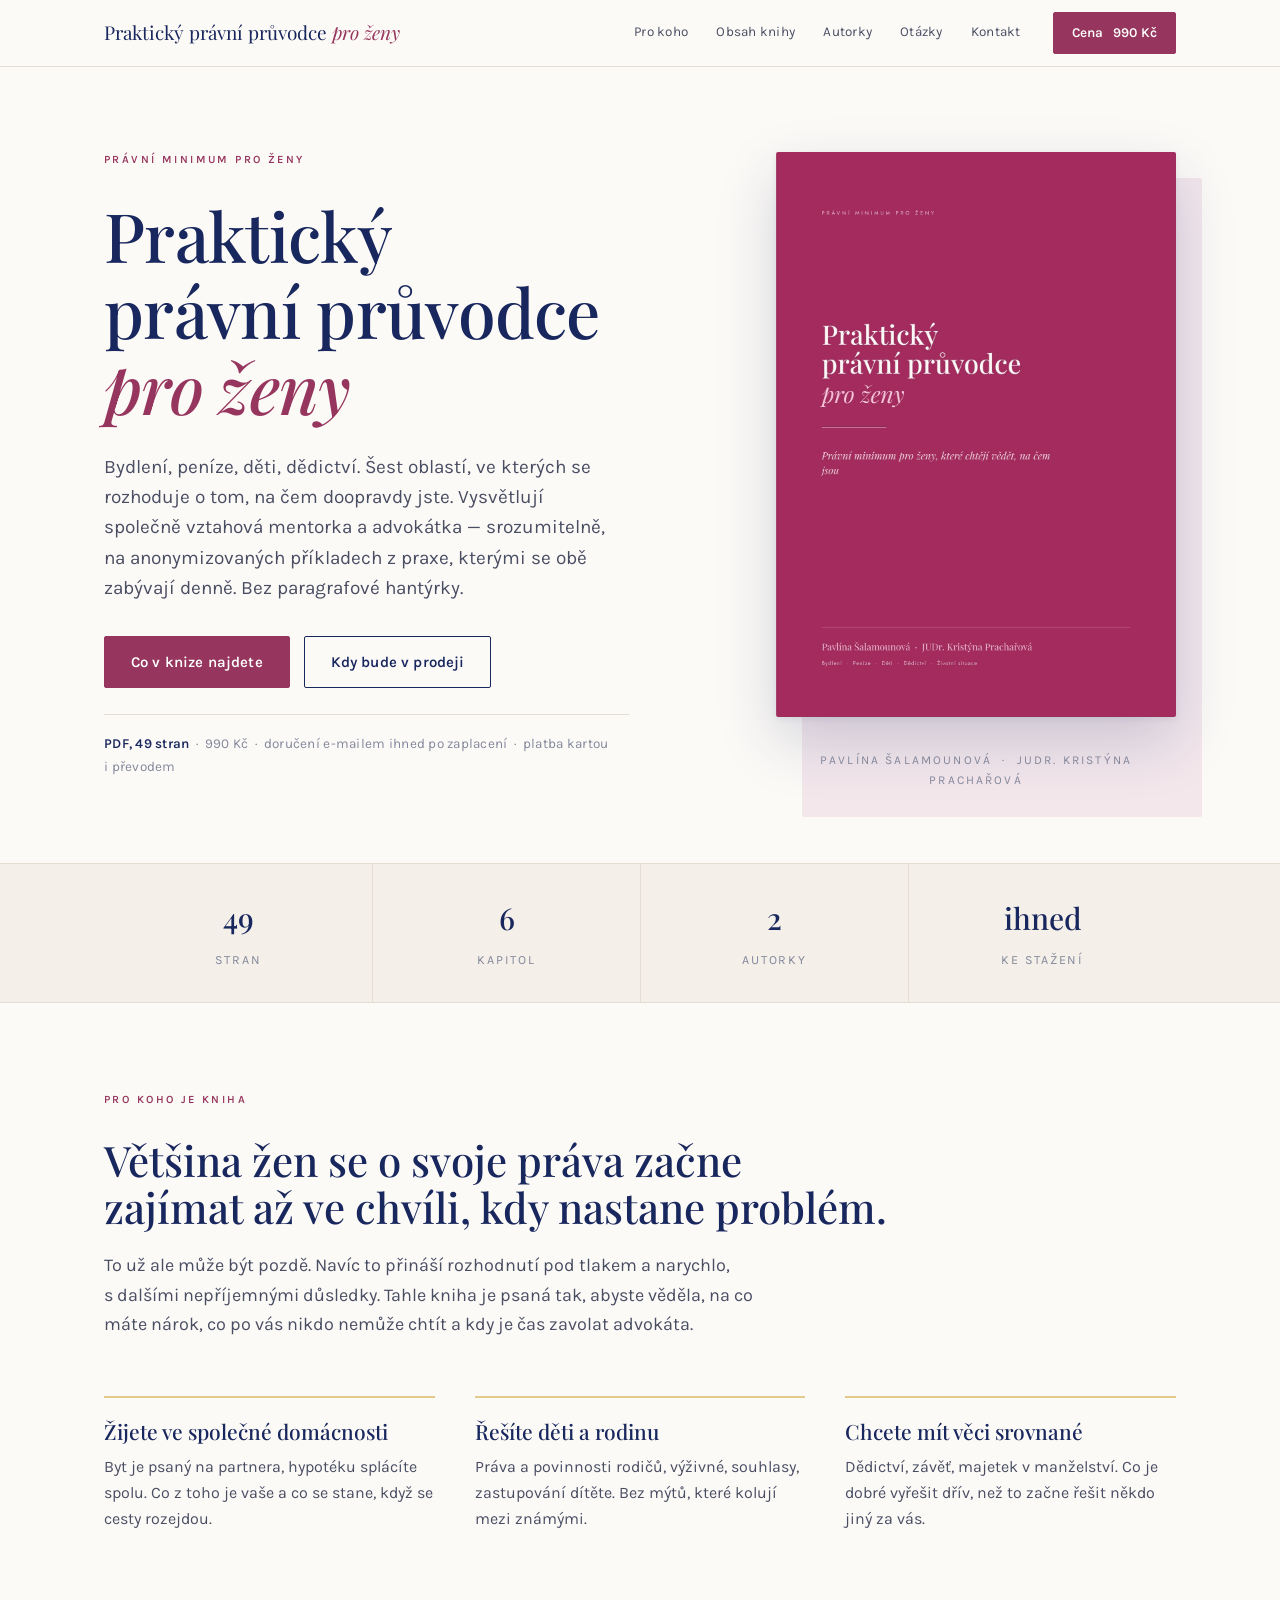
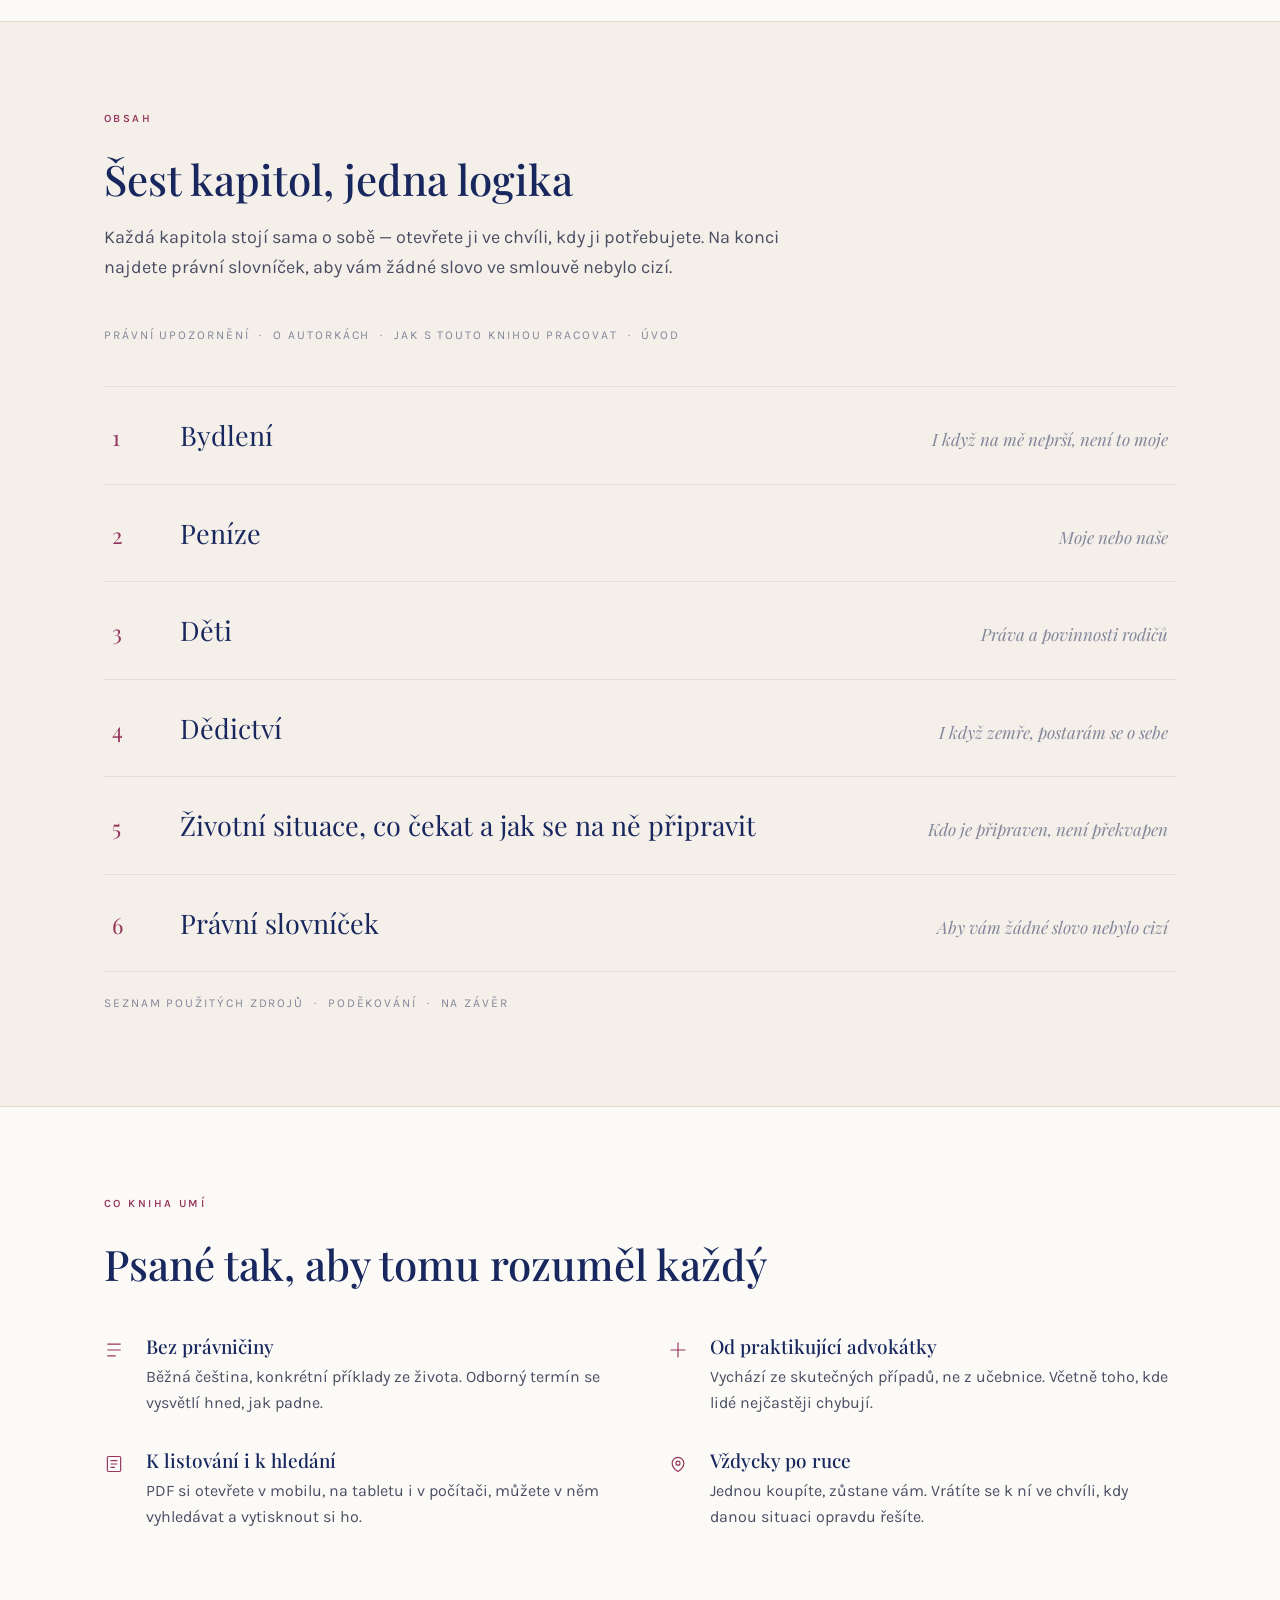
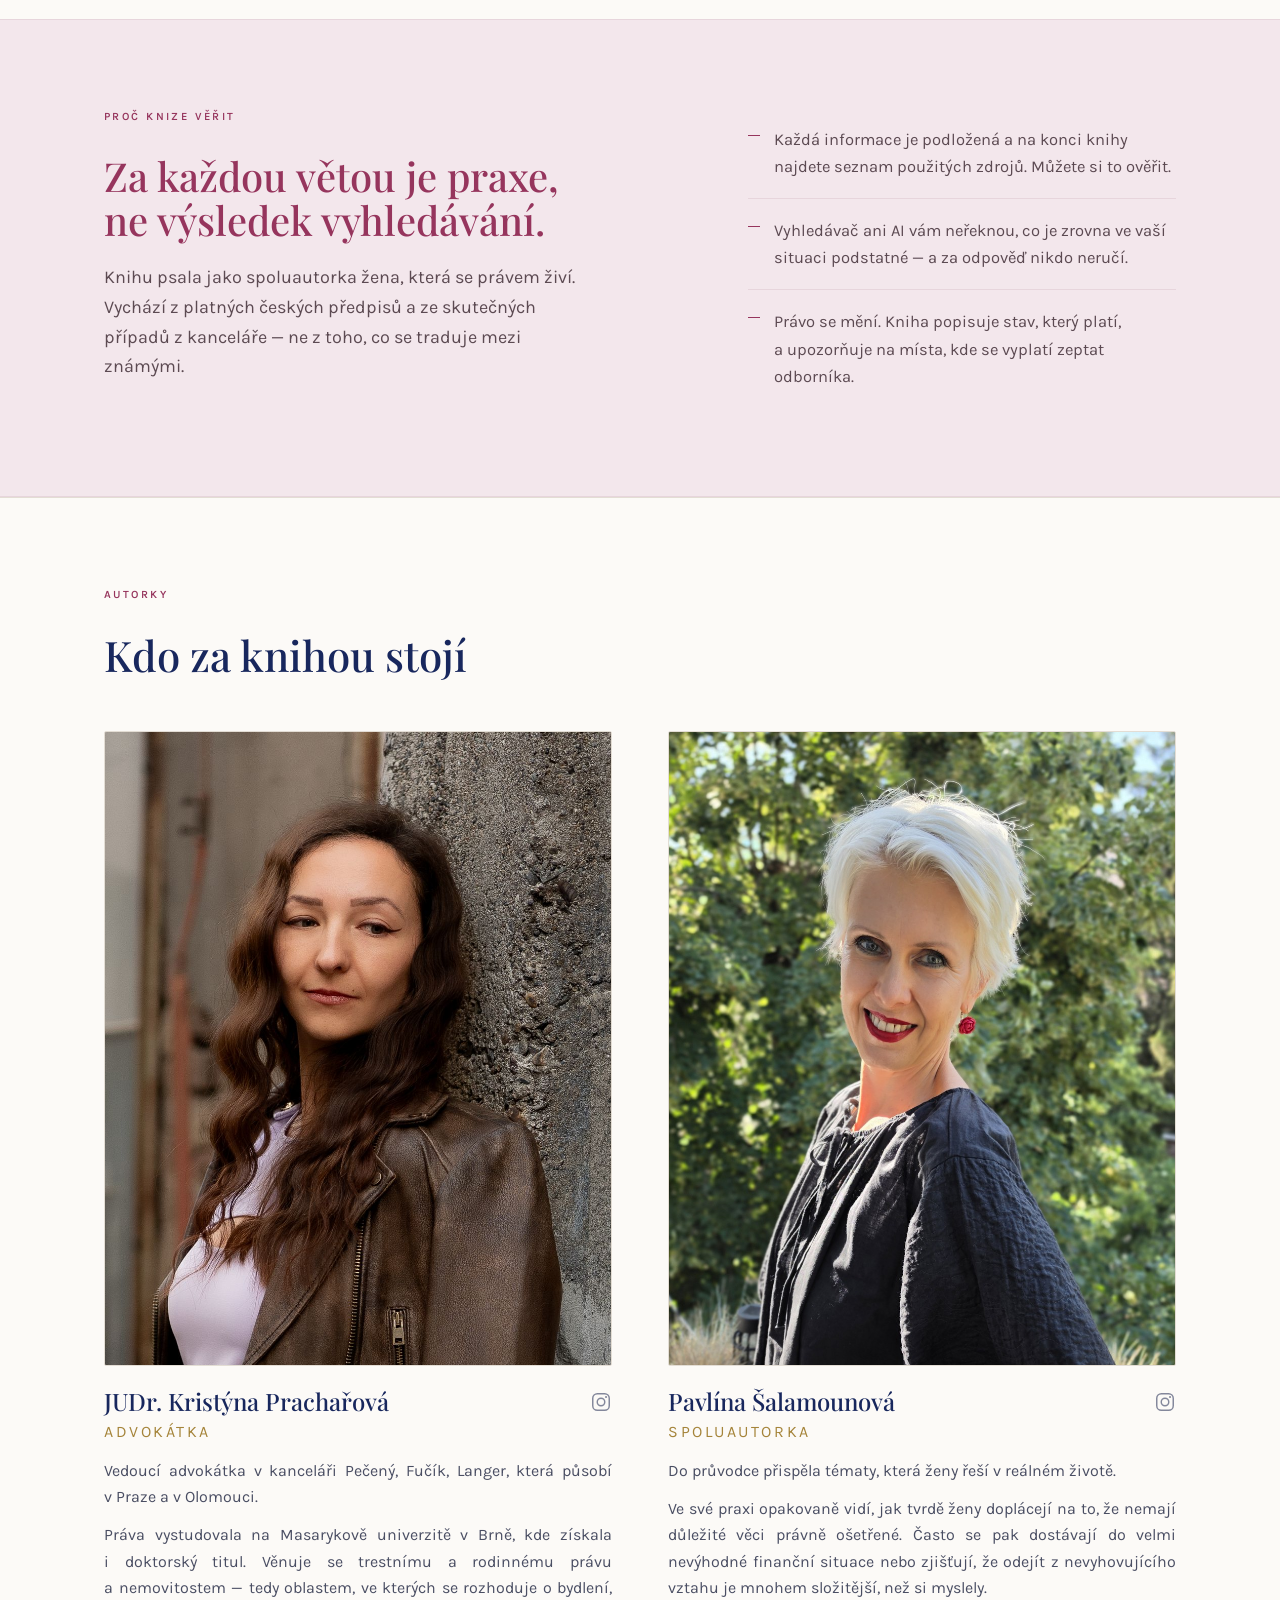
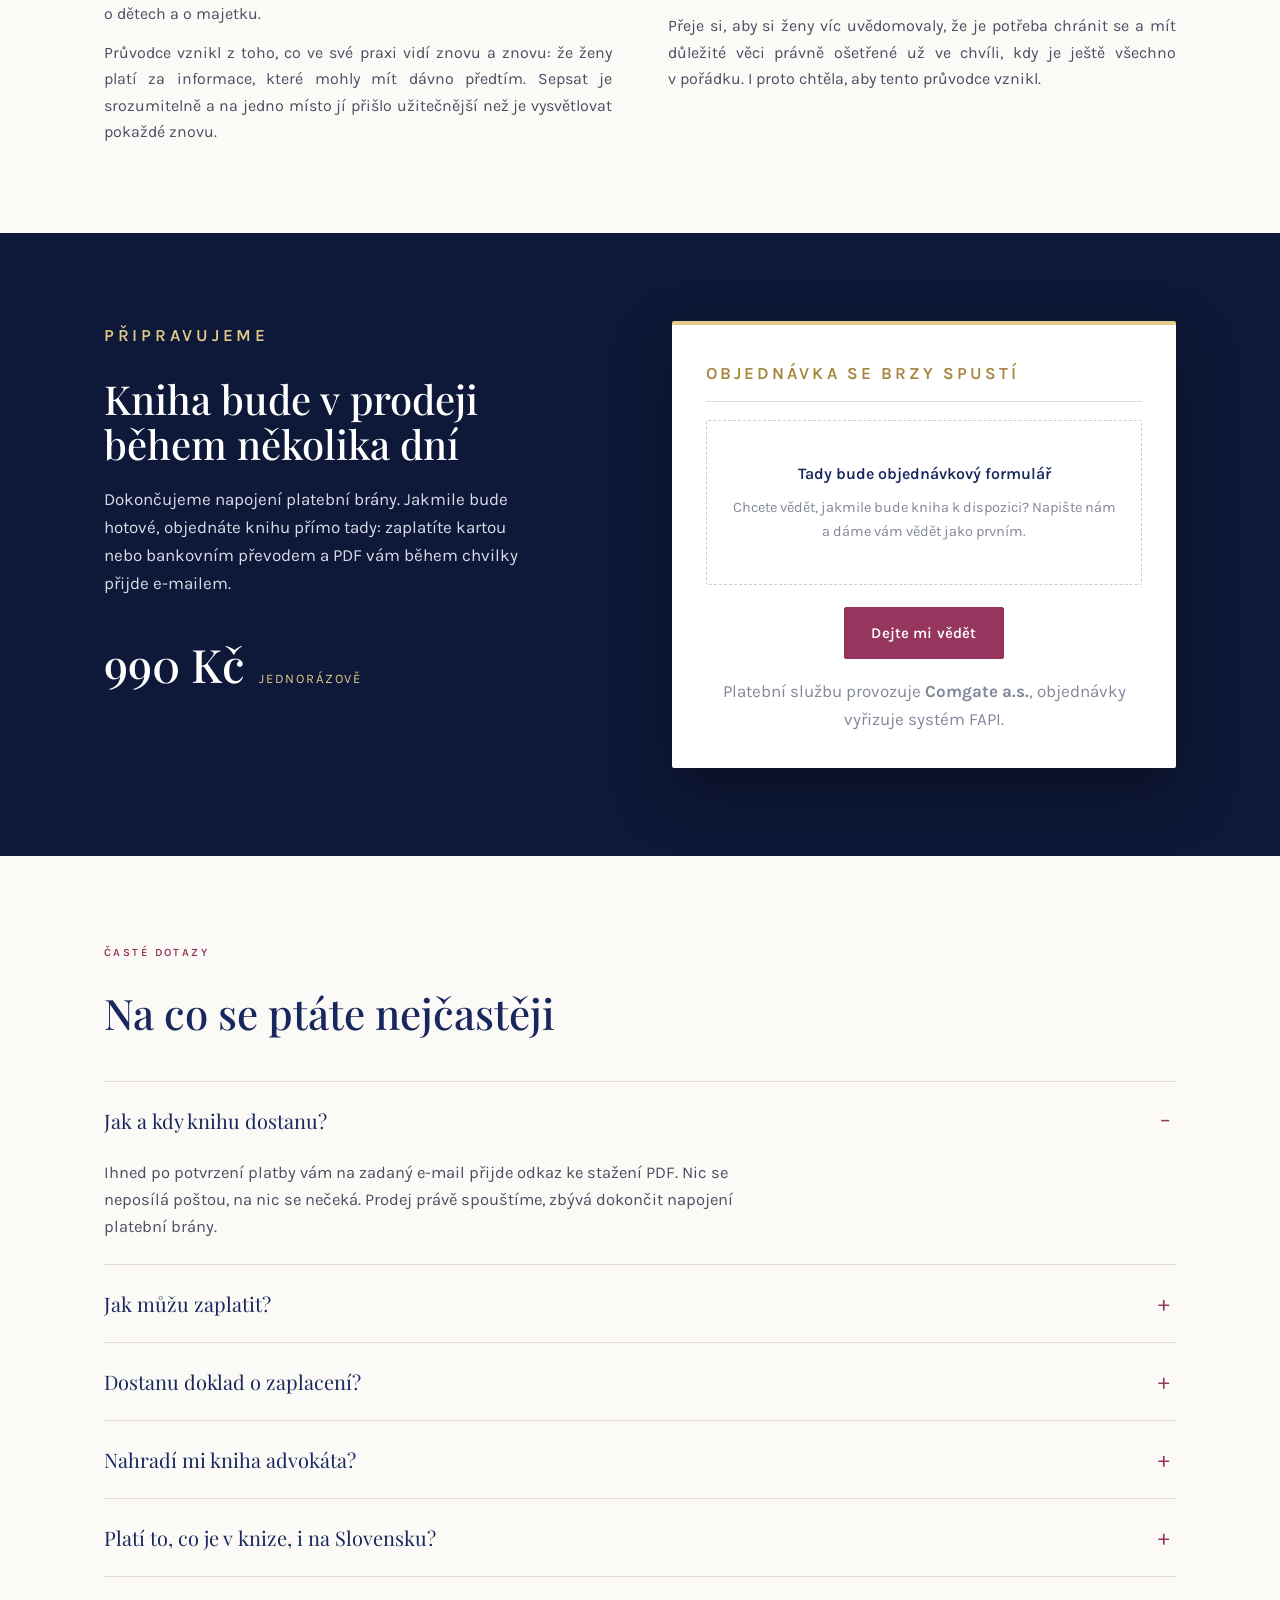
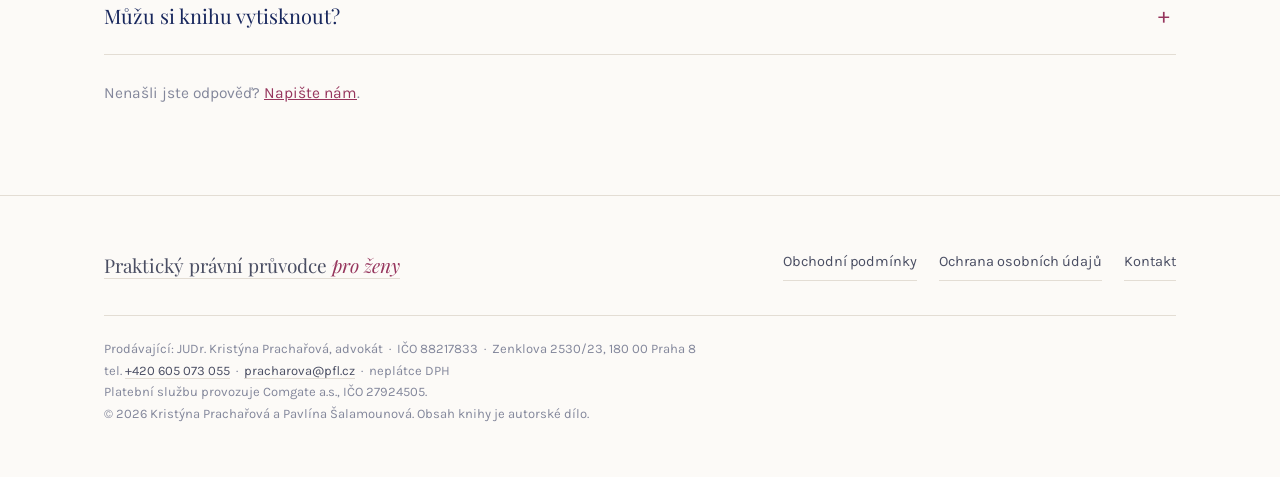
==== commit 108691f2: "Add files via upload" ====
--- a/index.html
+++ b/index.html
@@ -292,7 +292,7 @@
         <p style="text-align:center; margin:22px 0 0">
           <a class="tlacitko" href="mailto:pracharova@pfl.cz?subject=Dejte%20mi%20v%C4%9Bd%C4%9Bt%2C%20a%C5%BE%20bude%20kniha%20v%20prodeji">Dejte mi vědět</a>
         </p>
-        <p class="formular__pod">Platby bude zpracovávat Comgate, objednávky systém FAPI.</p>
+        <p class="formular__pod">Platební službu provozuje <strong>Comgate a.s.</strong>, objednávky vyřizuje systém FAPI.</p>
       </div>
     </div>
   </section>
@@ -414,7 +414,9 @@
     </div>
     <p class="paticka__copy">
       Prodávající: JUDr. Kristýna Prachařová, advokát &nbsp;·&nbsp; IČO 88217833
-      &nbsp;·&nbsp; Zenklova 2530/23, 180 00 Praha 8 &nbsp;·&nbsp; neplátce DPH<br>
+      &nbsp;·&nbsp; Zenklova 2530/23, 180 00 Praha 8<br>
+      tel. <a href="tel:+420605073055">+420 605 073 055</a> &nbsp;·&nbsp; <a href="mailto:pracharova@pfl.cz">pracharova@pfl.cz</a> &nbsp;·&nbsp; neplátce DPH<br>
+      Platební službu provozuje Comgate a.s., IČO 27924505.<br>
       © 2026 Kristýna Prachařová a Pavlína Šalamounová. Obsah knihy je autorské dílo.
     </p>
   </div>
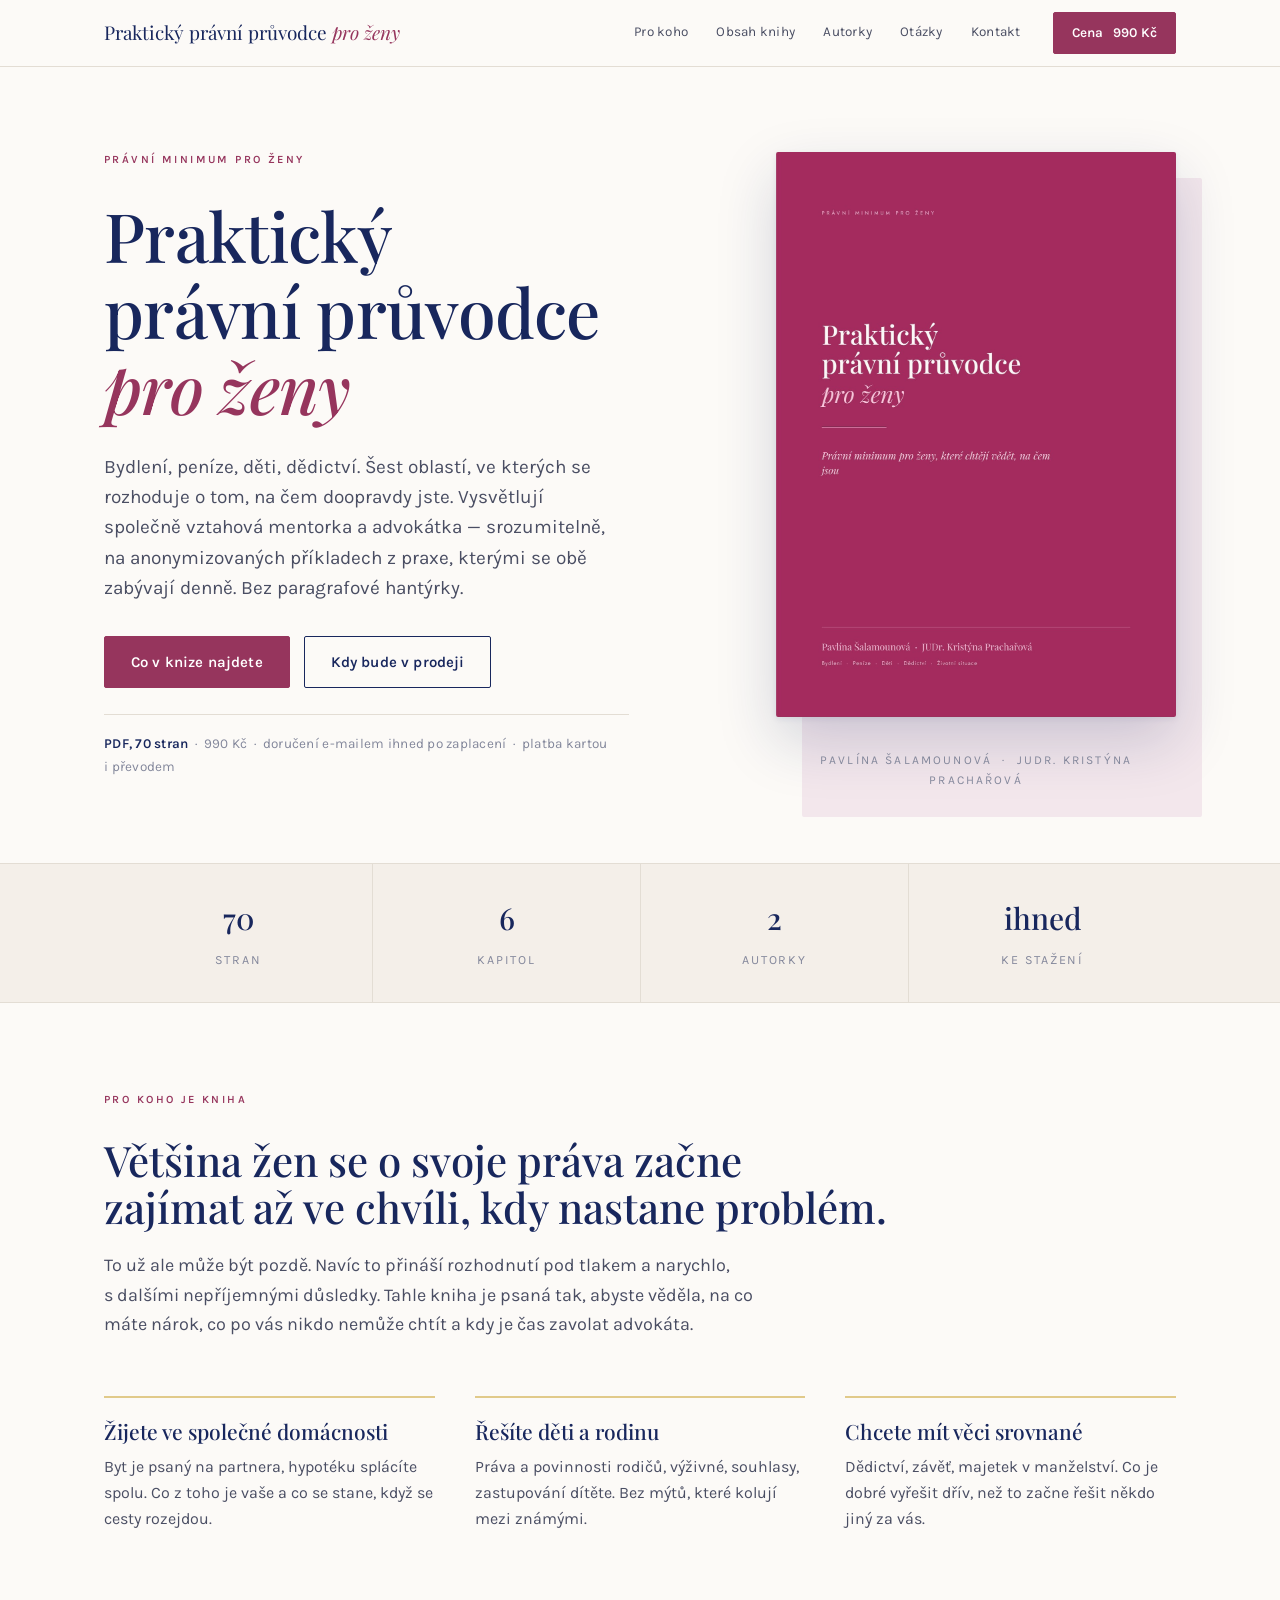
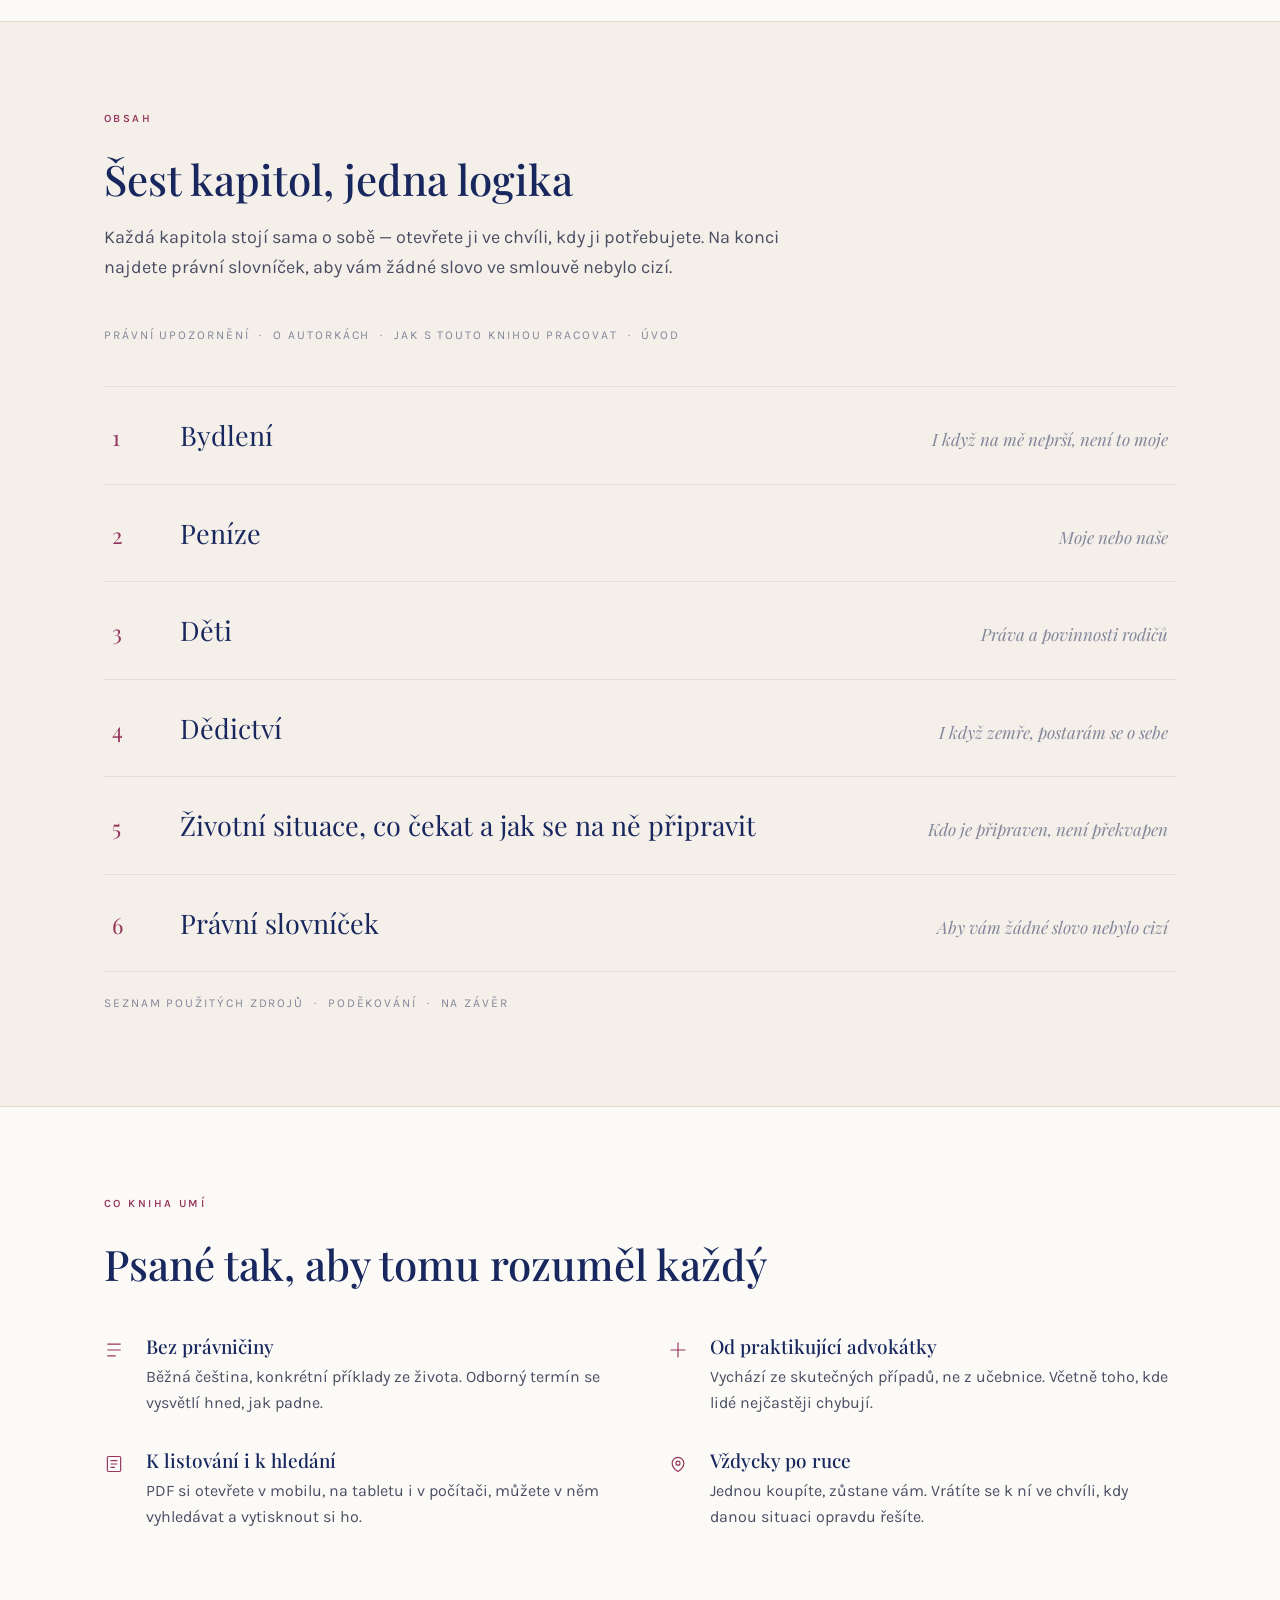
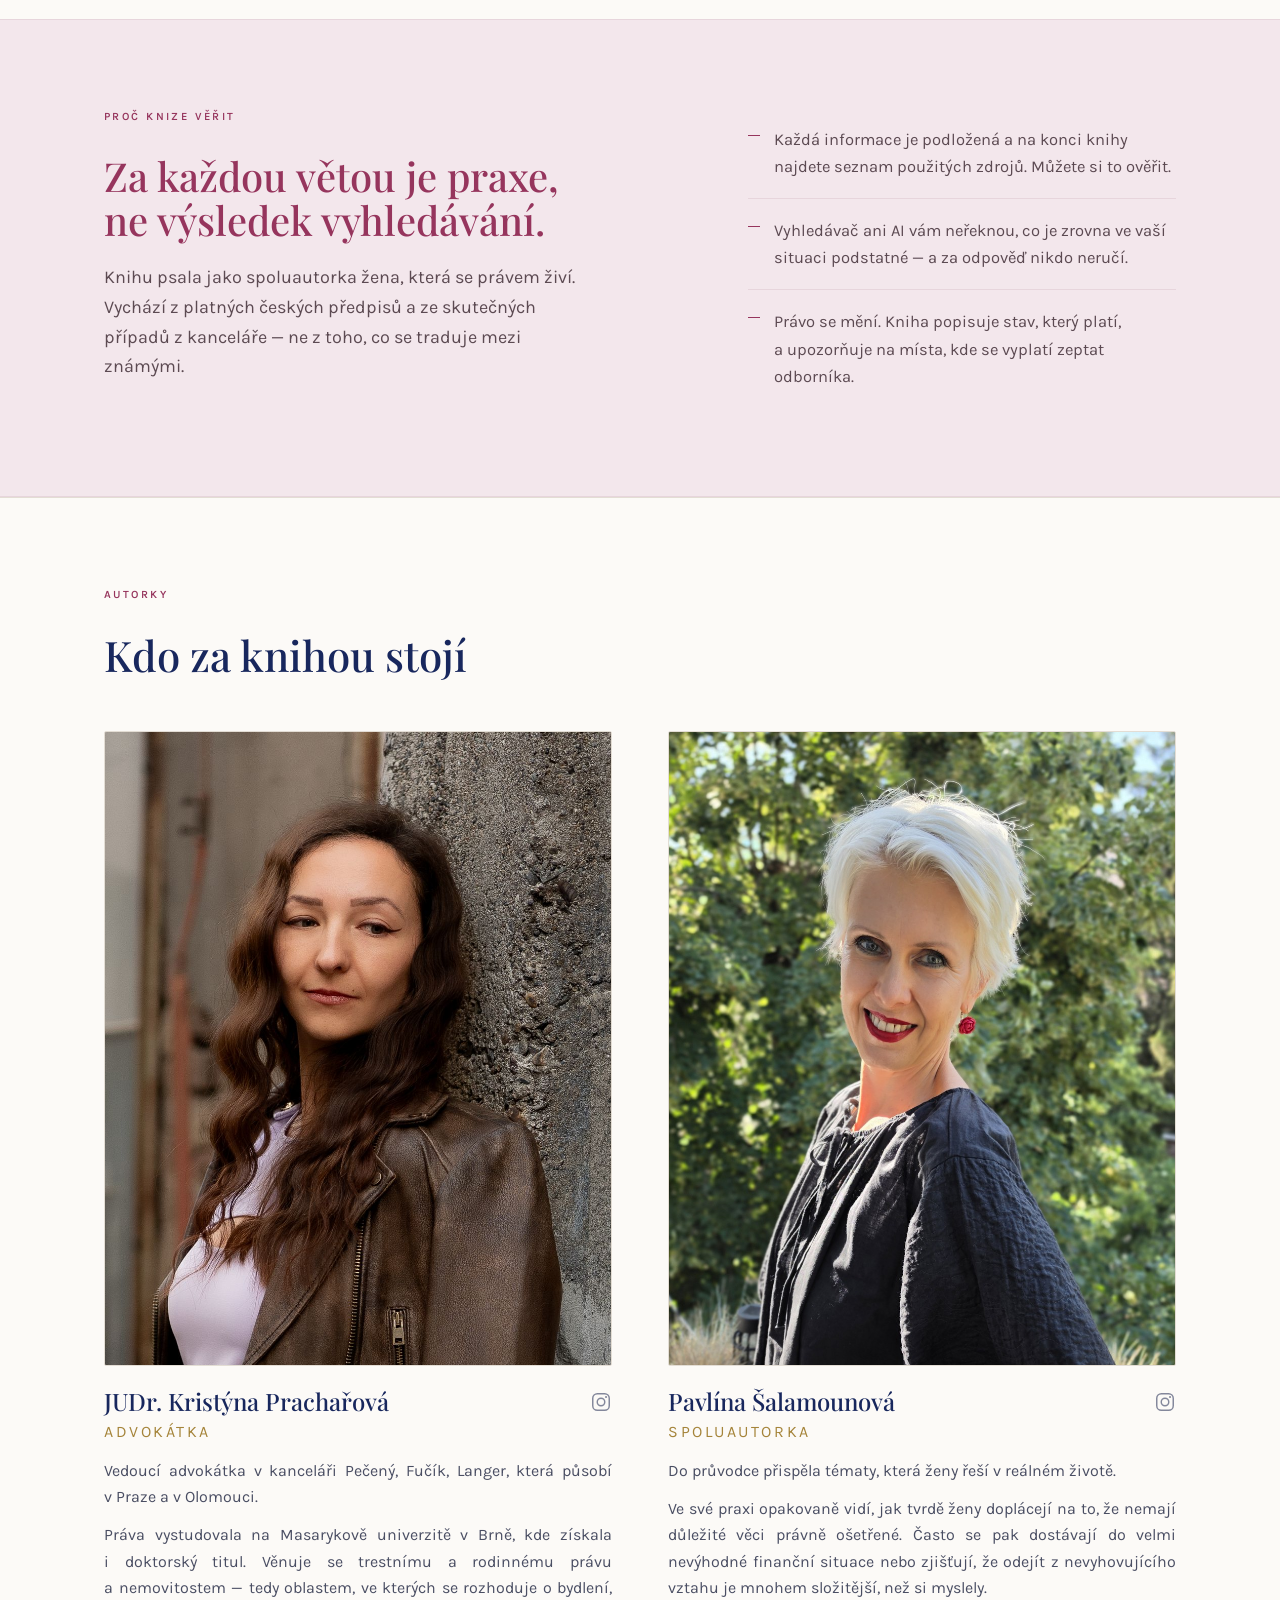
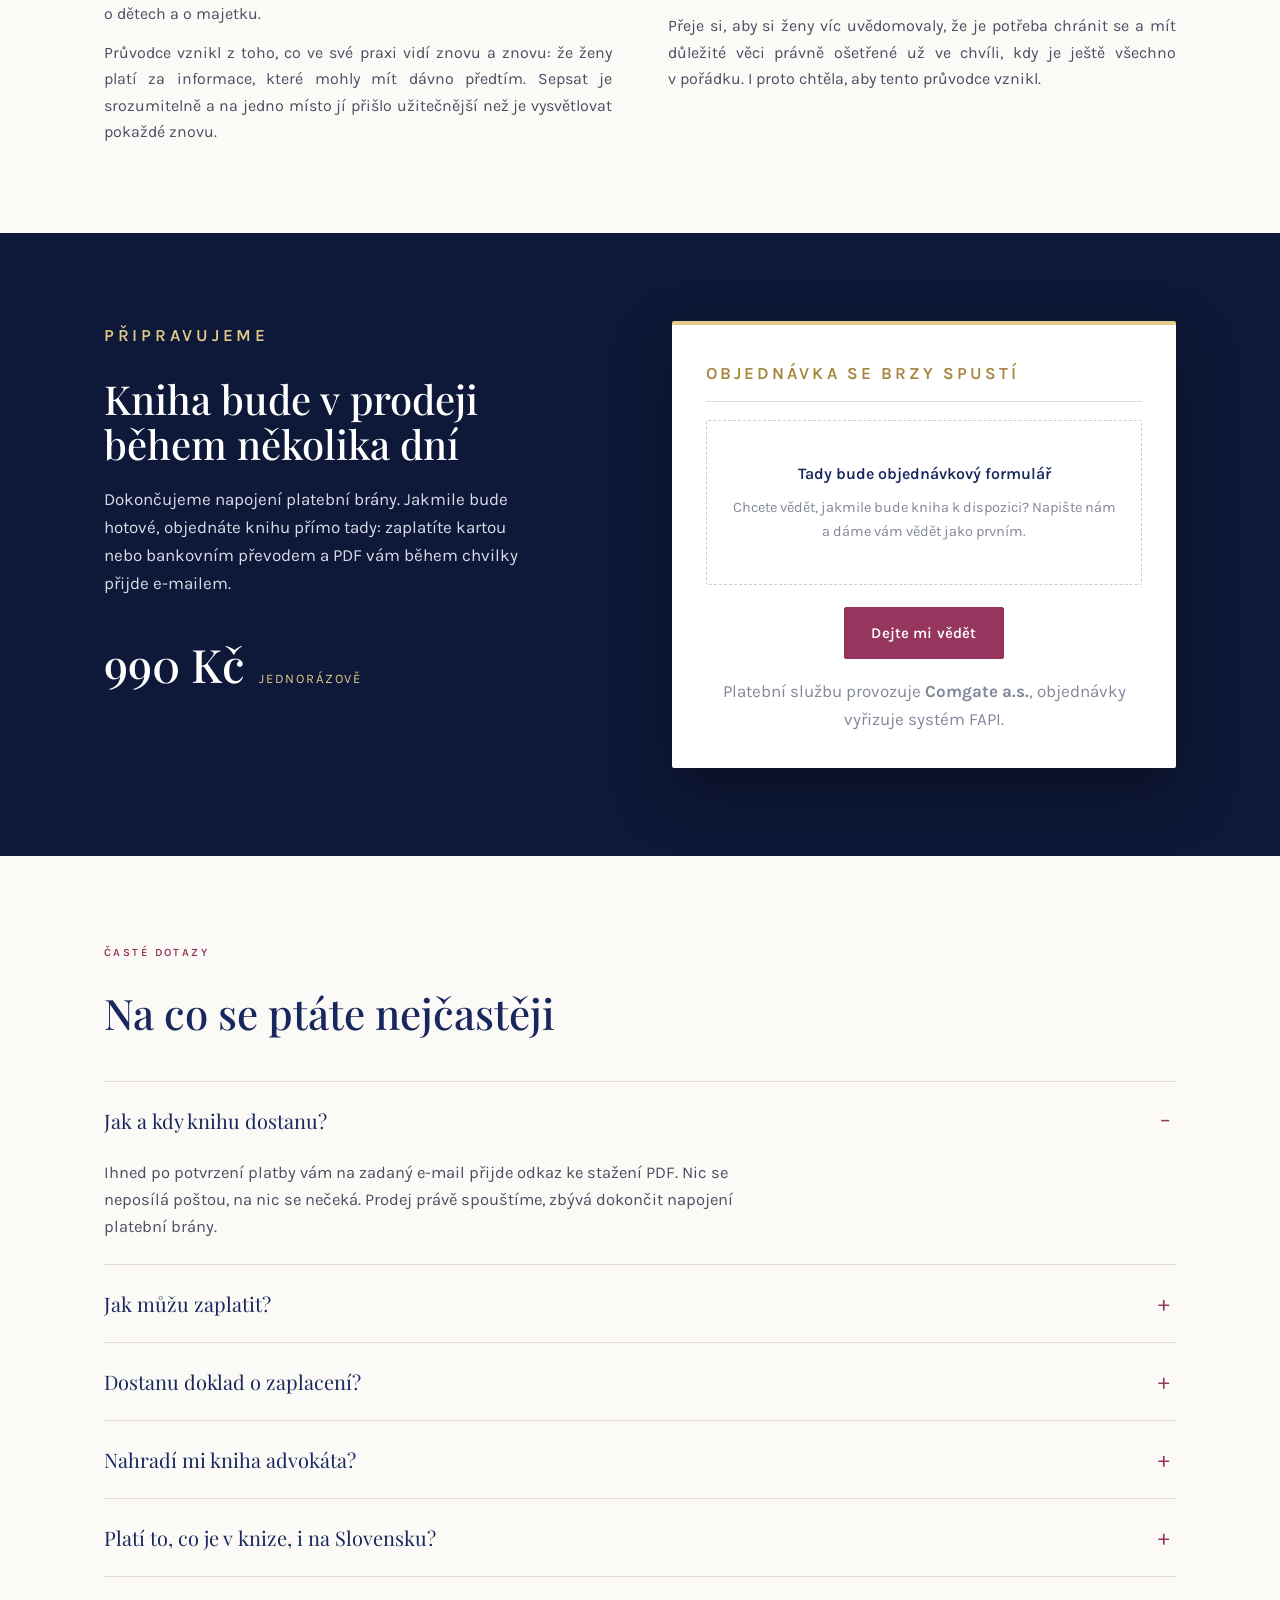
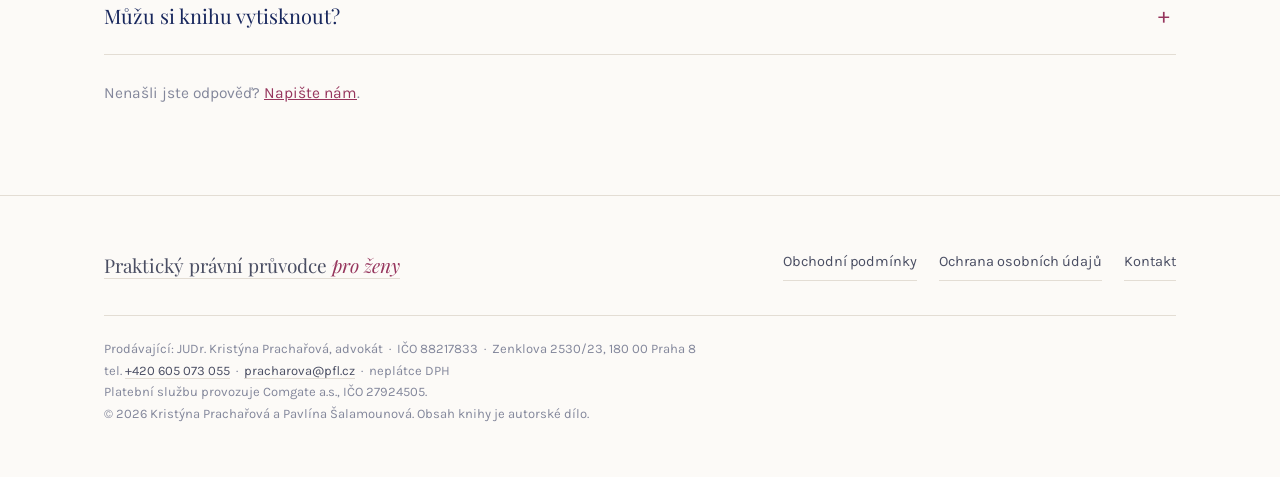
==== commit 3ba487d4: "Add files via upload" ====
--- a/index.html
+++ b/index.html
@@ -4,9 +4,9 @@
 <meta charset="utf-8">
 <meta name="viewport" content="width=device-width, initial-scale=1">
 <title>Praktický právní průvodce pro ženy — ebook</title>
-<meta name="description" content="Právní minimum pro ženy: bydlení, peníze, děti, dědictví. Ebook v PDF, 49 stran, doručení e-mailem ihned po zaplacení.">
+<meta name="description" content="Právní minimum pro ženy: bydlení, peníze, děti, dědictví. Ebook v PDF, 70 stran, doručení e-mailem ihned po zaplacení.">
 <meta property="og:title" content="Praktický právní průvodce pro ženy — ebook">
-<meta property="og:description" content="Právní minimum pro ženy: bydlení, peníze, děti, dědictví. Ebook v PDF, 49 stran, doručení e-mailem ihned po zaplacení.">
+<meta property="og:description" content="Právní minimum pro ženy: bydlení, peníze, děti, dědictví. Ebook v PDF, 70 stran, doručení e-mailem ihned po zaplacení.">
 <meta property="og:type" content="website">
 <meta property="og:image" content="https://pravnipruvodceprozeny.cz/img/obalka.jpg">
 <link rel="preconnect" href="https://fonts.googleapis.com">
@@ -52,7 +52,7 @@
           <a class="tlacitko tlacitko--obrys" href="#objednavka">Kdy bude v prodeji</a>
         </div>
         <p class="hero__detail">
-          <b>PDF, 49 stran</b> &nbsp;·&nbsp; 990 Kč &nbsp;·&nbsp; doručení e-mailem
+          <b>PDF, 70 stran</b> &nbsp;·&nbsp; 990 Kč &nbsp;·&nbsp; doručení e-mailem
           ihned po zaplacení &nbsp;·&nbsp; platba kartou i převodem
         </p>
       </div>
@@ -66,7 +66,7 @@
 
   <section class="fakta">
     <div class="obal fakta__mrizka">
-      <div class="fakt"><b>49</b><span>stran</span></div>
+      <div class="fakt"><b>70</b><span>stran</span></div>
       <div class="fakt"><b>6</b><span>kapitol</span></div>
       <div class="fakt"><b>2</b><span>autorky</span></div>
       <div class="fakt"><b>ihned</b><span>ke stažení</span></div>
@@ -380,14 +380,14 @@
   "@type": "Book",
   "name": "Praktický právní průvodce pro ženy",
   "alternateName": "Právní minimum pro ženy",
-  "description": "Právní minimum pro ženy: bydlení, peníze, děti, dědictví, životní situace a právní slovníček. Ebook v PDF, 49 stran.",
+  "description": "Právní minimum pro ženy: bydlení, peníze, děti, dědictví, životní situace a právní slovníček. Ebook v PDF, 70 stran.",
   "author": [
     { "@type": "Person", "name": "JUDr. Kristýna Prachařová" },
     { "@type": "Person", "name": "Pavlína Šalamounová" }
   ],
   "bookFormat": "https://schema.org/EBook",
   "inLanguage": "cs",
-  "numberOfPages": 49,
+  "numberOfPages": 70,
   "image": "https://pravnipruvodceprozeny.cz/img/obalka.jpg",
   "url": "https://pravnipruvodceprozeny.cz/",
   "offers": {
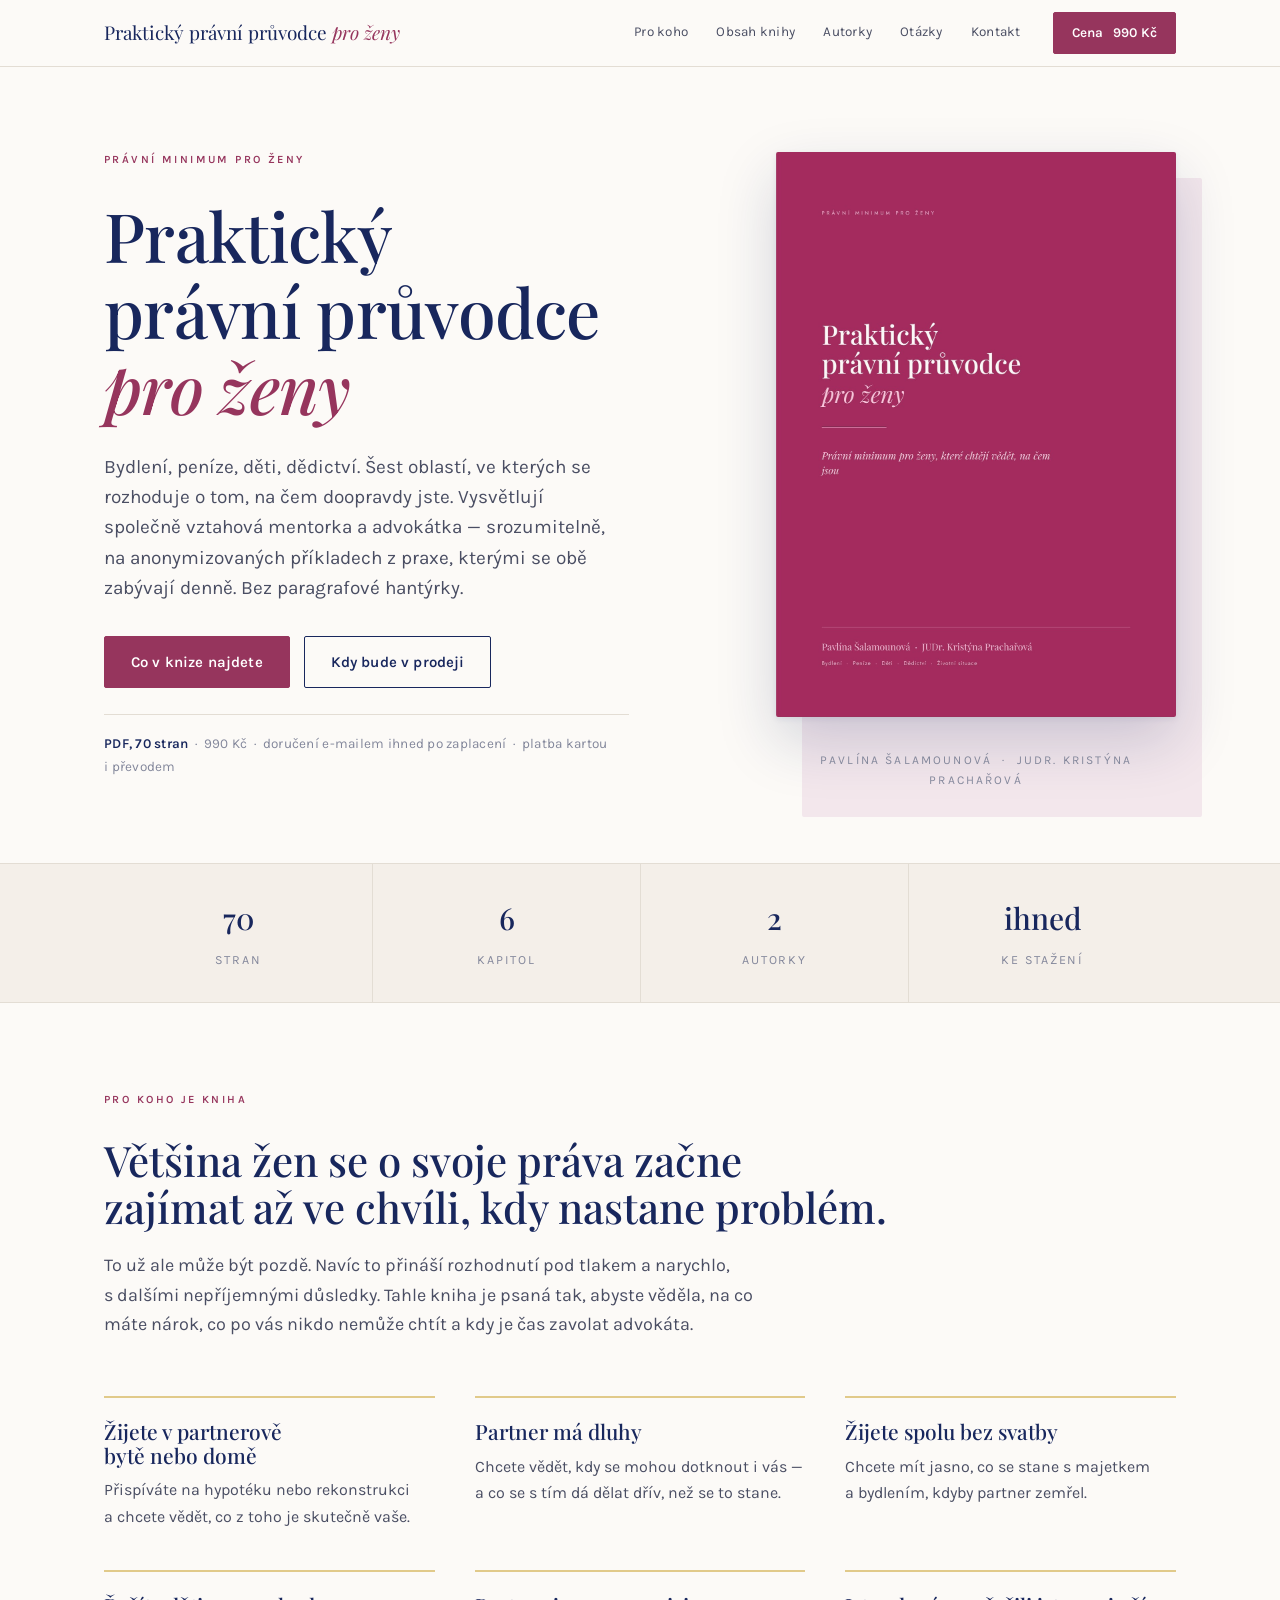
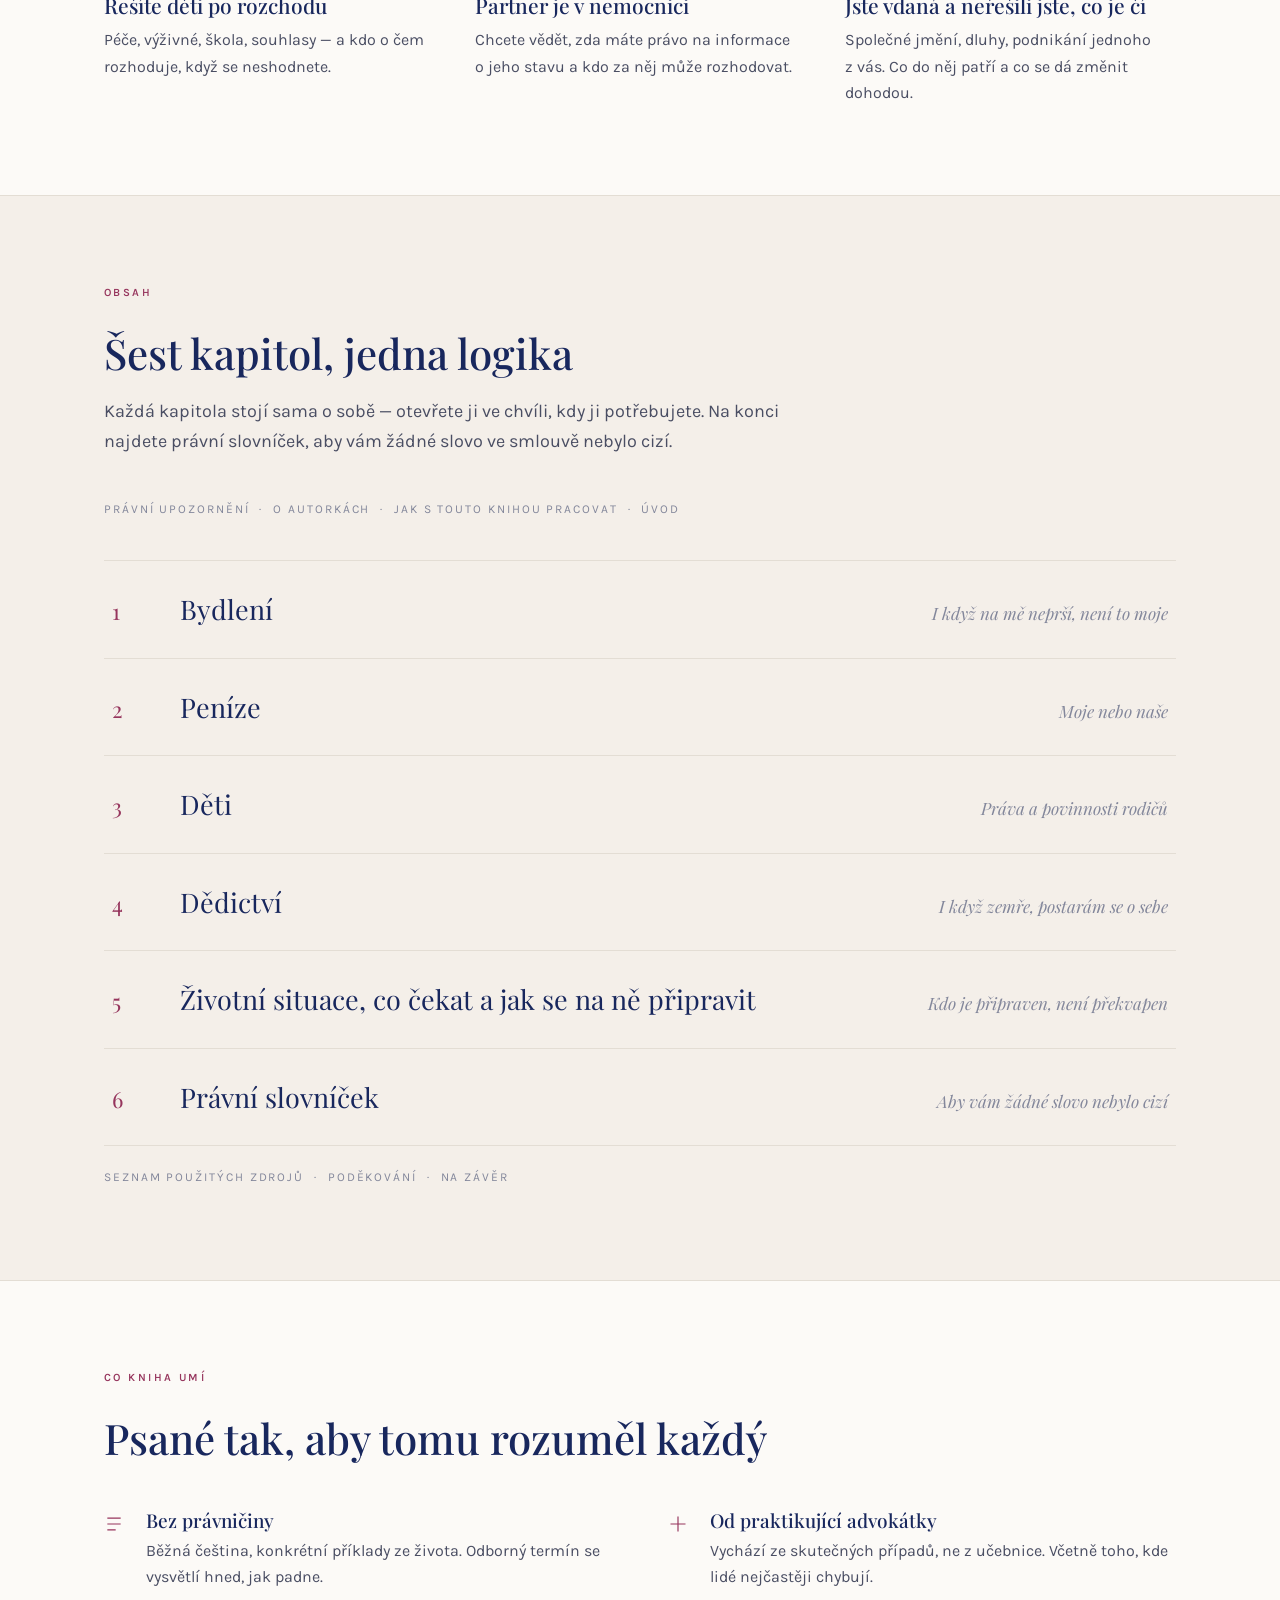
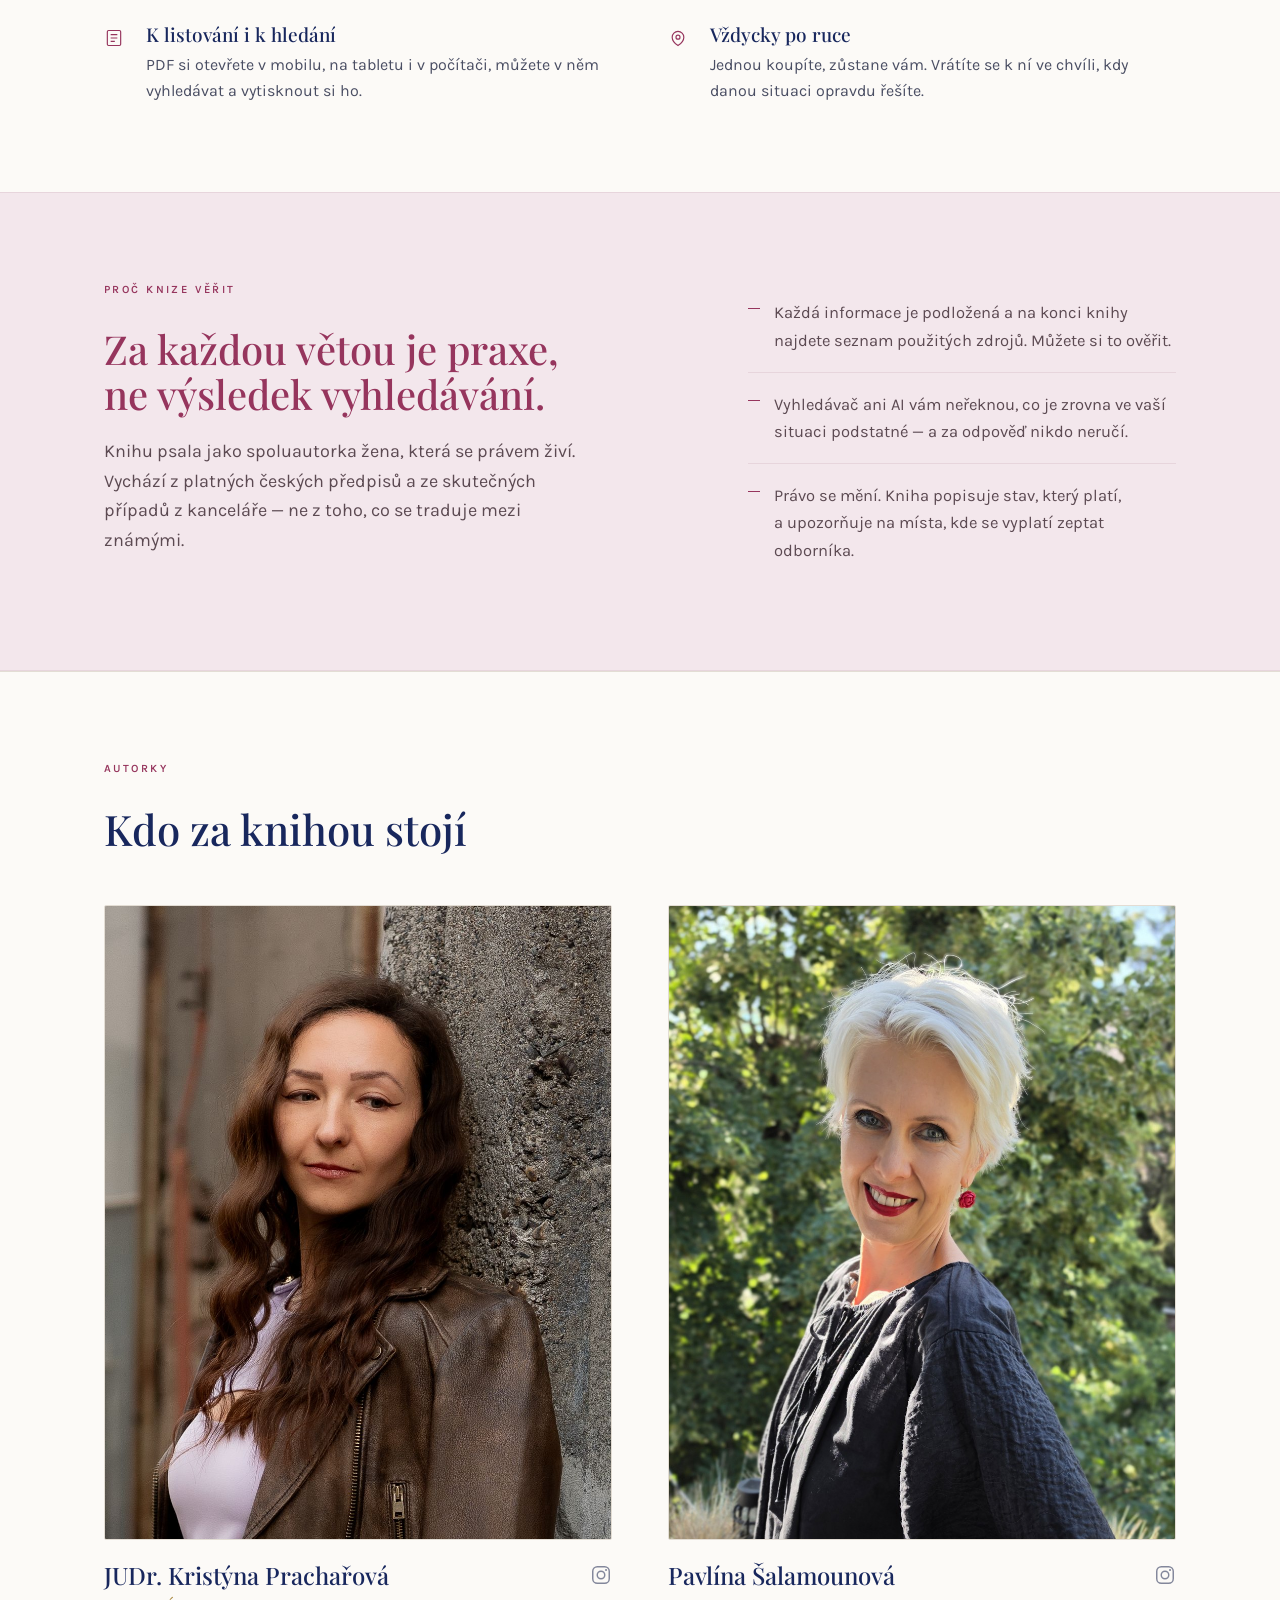
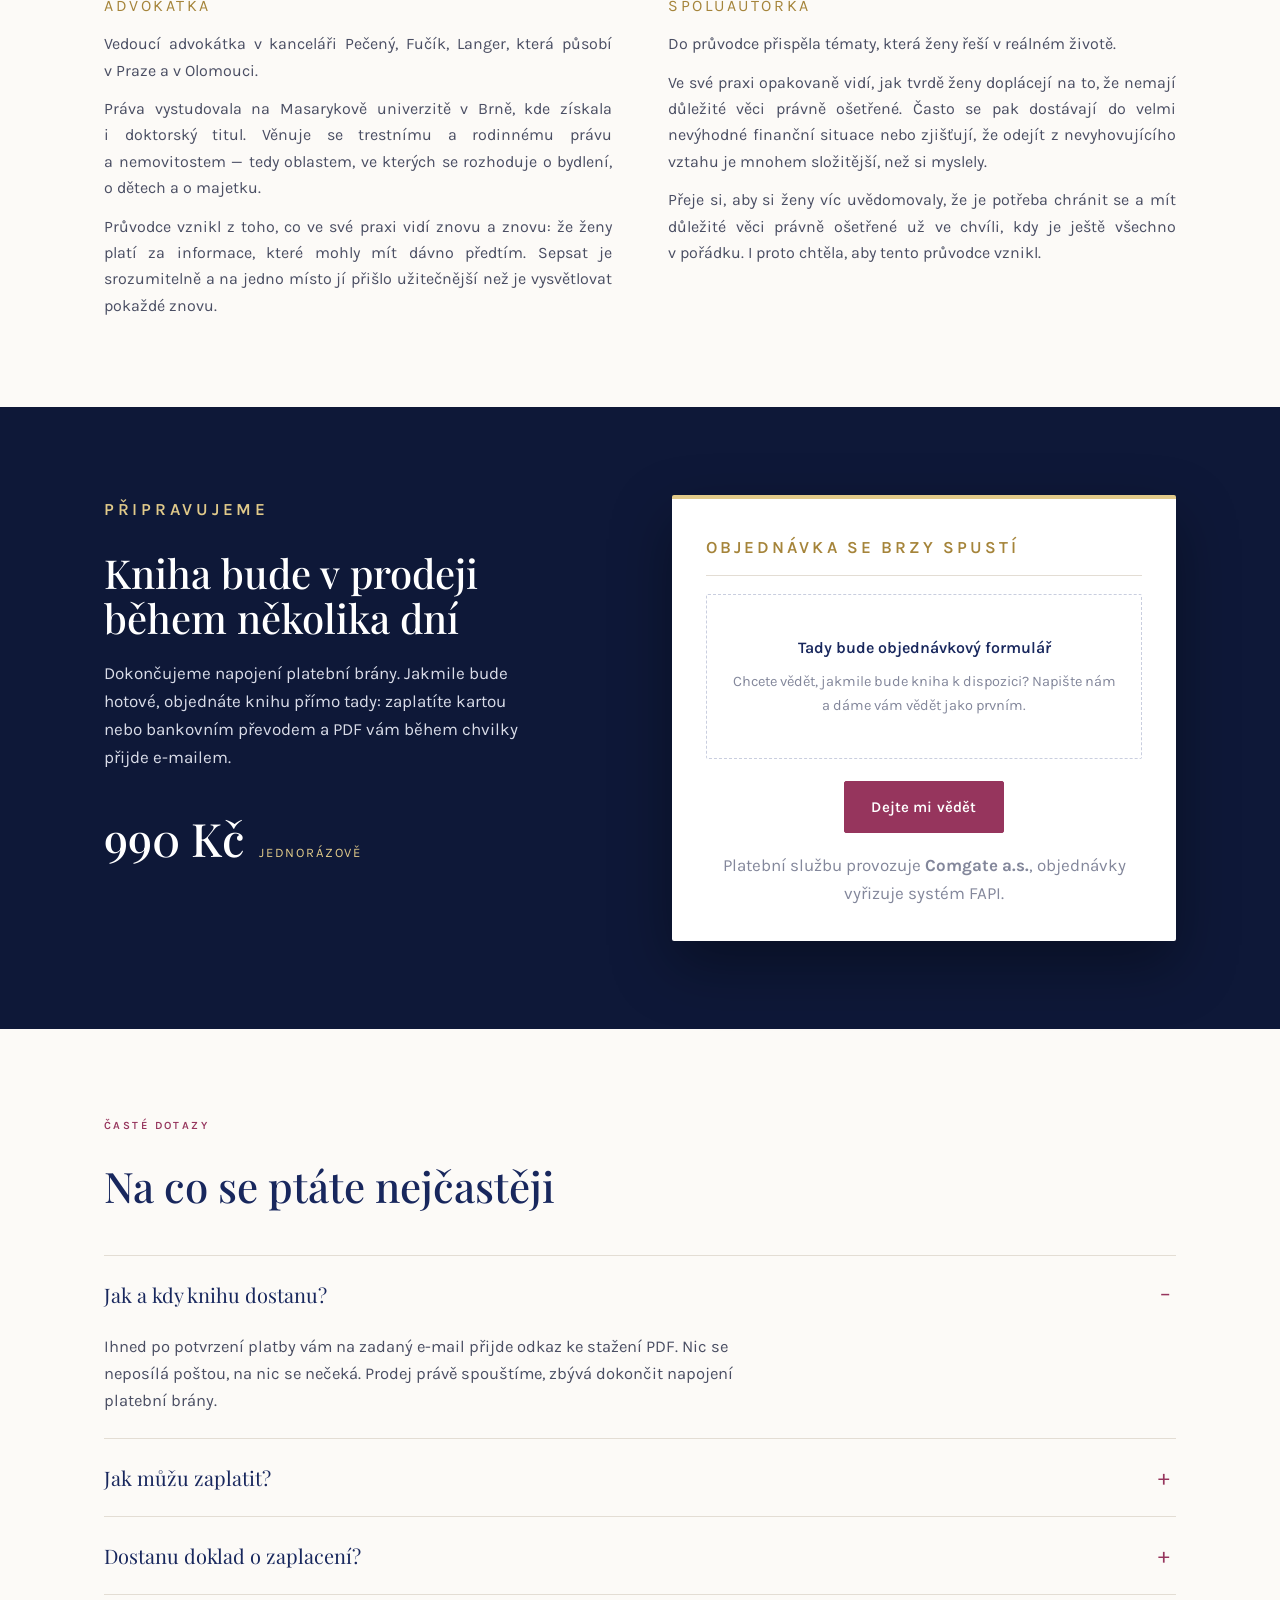
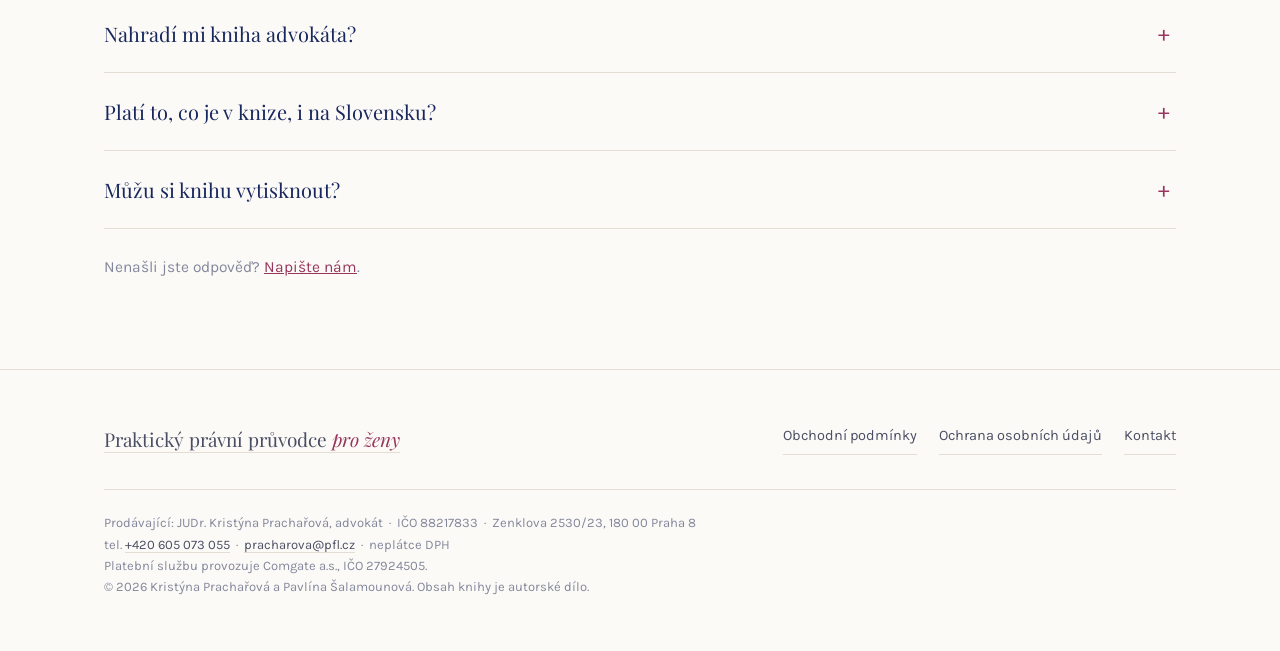
==== commit 9616ceae: "Add files via upload" ====
--- a/index.html
+++ b/index.html
@@ -85,16 +85,28 @@
 
       <div class="situace">
         <div class="situace__polozka">
-          <h3>Žijete ve společné domácnosti</h3>
-          <p>Byt je psaný na partnera, hypotéku splácíte spolu. Co z toho je vaše a co se stane, když se cesty rozejdou.</p>
-        </div>
-        <div class="situace__polozka">
-          <h3>Řešíte děti a rodinu</h3>
-          <p>Práva a povinnosti rodičů, výživné, souhlasy, zastupování dítěte. Bez mýtů, které kolují mezi známými.</p>
-        </div>
-        <div class="situace__polozka">
-          <h3>Chcete mít věci srovnané</h3>
-          <p>Dědictví, závěť, majetek v manželství. Co je dobré vyřešit dřív, než to začne řešit někdo jiný za vás.</p>
+          <h3>Žijete v partnerově bytě nebo domě</h3>
+          <p>Přispíváte na hypotéku nebo rekonstrukci a chcete vědět, co z toho je skutečně vaše.</p>
+        </div>
+        <div class="situace__polozka">
+          <h3>Partner má dluhy</h3>
+          <p>Chcete vědět, kdy se mohou dotknout i vás — a co se s tím dá dělat dřív, než se to stane.</p>
+        </div>
+        <div class="situace__polozka">
+          <h3>Žijete spolu bez svatby</h3>
+          <p>Chcete mít jasno, co se stane s majetkem a bydlením, kdyby partner zemřel.</p>
+        </div>
+        <div class="situace__polozka">
+          <h3>Řešíte děti po rozchodu</h3>
+          <p>Péče, výživné, škola, souhlasy — a kdo o čem rozhoduje, když se neshodnete.</p>
+        </div>
+        <div class="situace__polozka">
+          <h3>Partner je v nemocnici</h3>
+          <p>Chcete vědět, zda máte právo na informace o jeho stavu a kdo za něj může rozhodovat.</p>
+        </div>
+        <div class="situace__polozka">
+          <h3>Jste vdaná a neřešili jste, co je čí</h3>
+          <p>Společné jmění, dluhy, podnikání jednoho z vás. Co do něj patří a co se dá změnit dohodou.</p>
         </div>
       </div>
     </div>
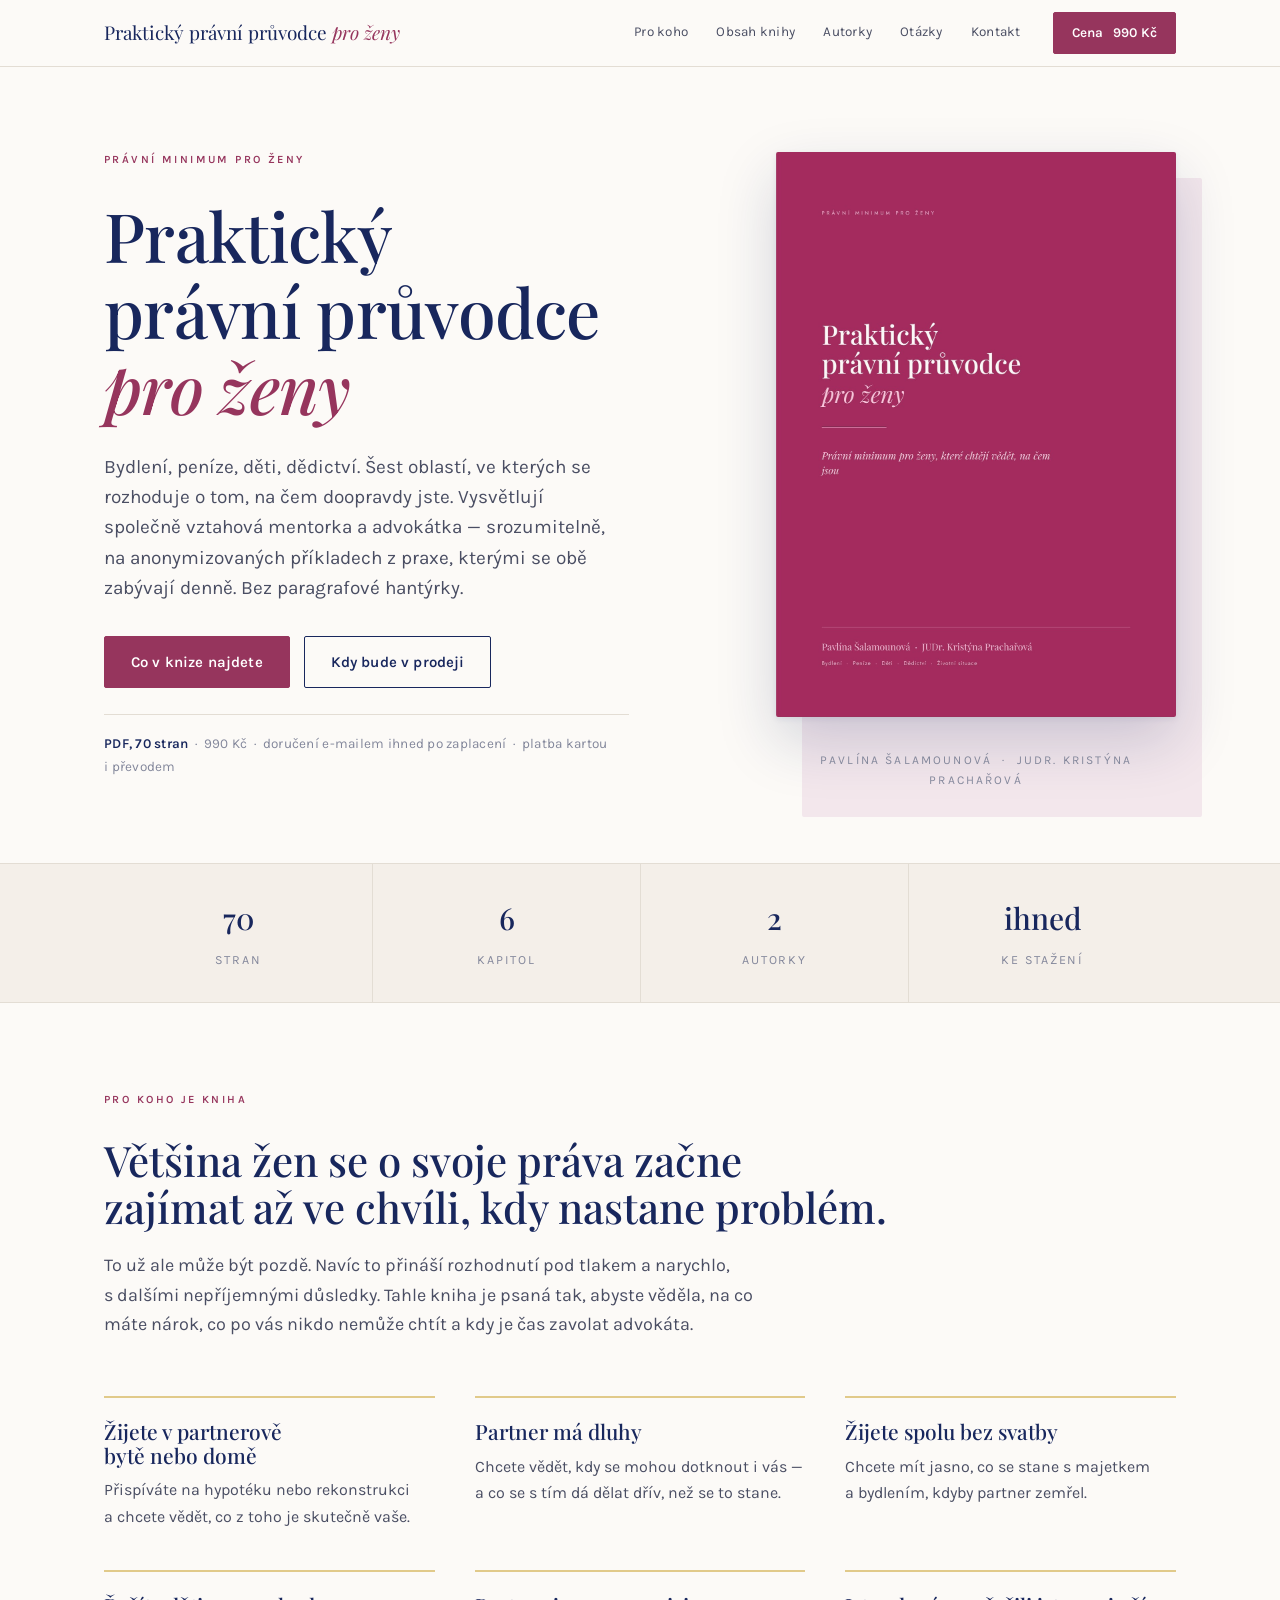
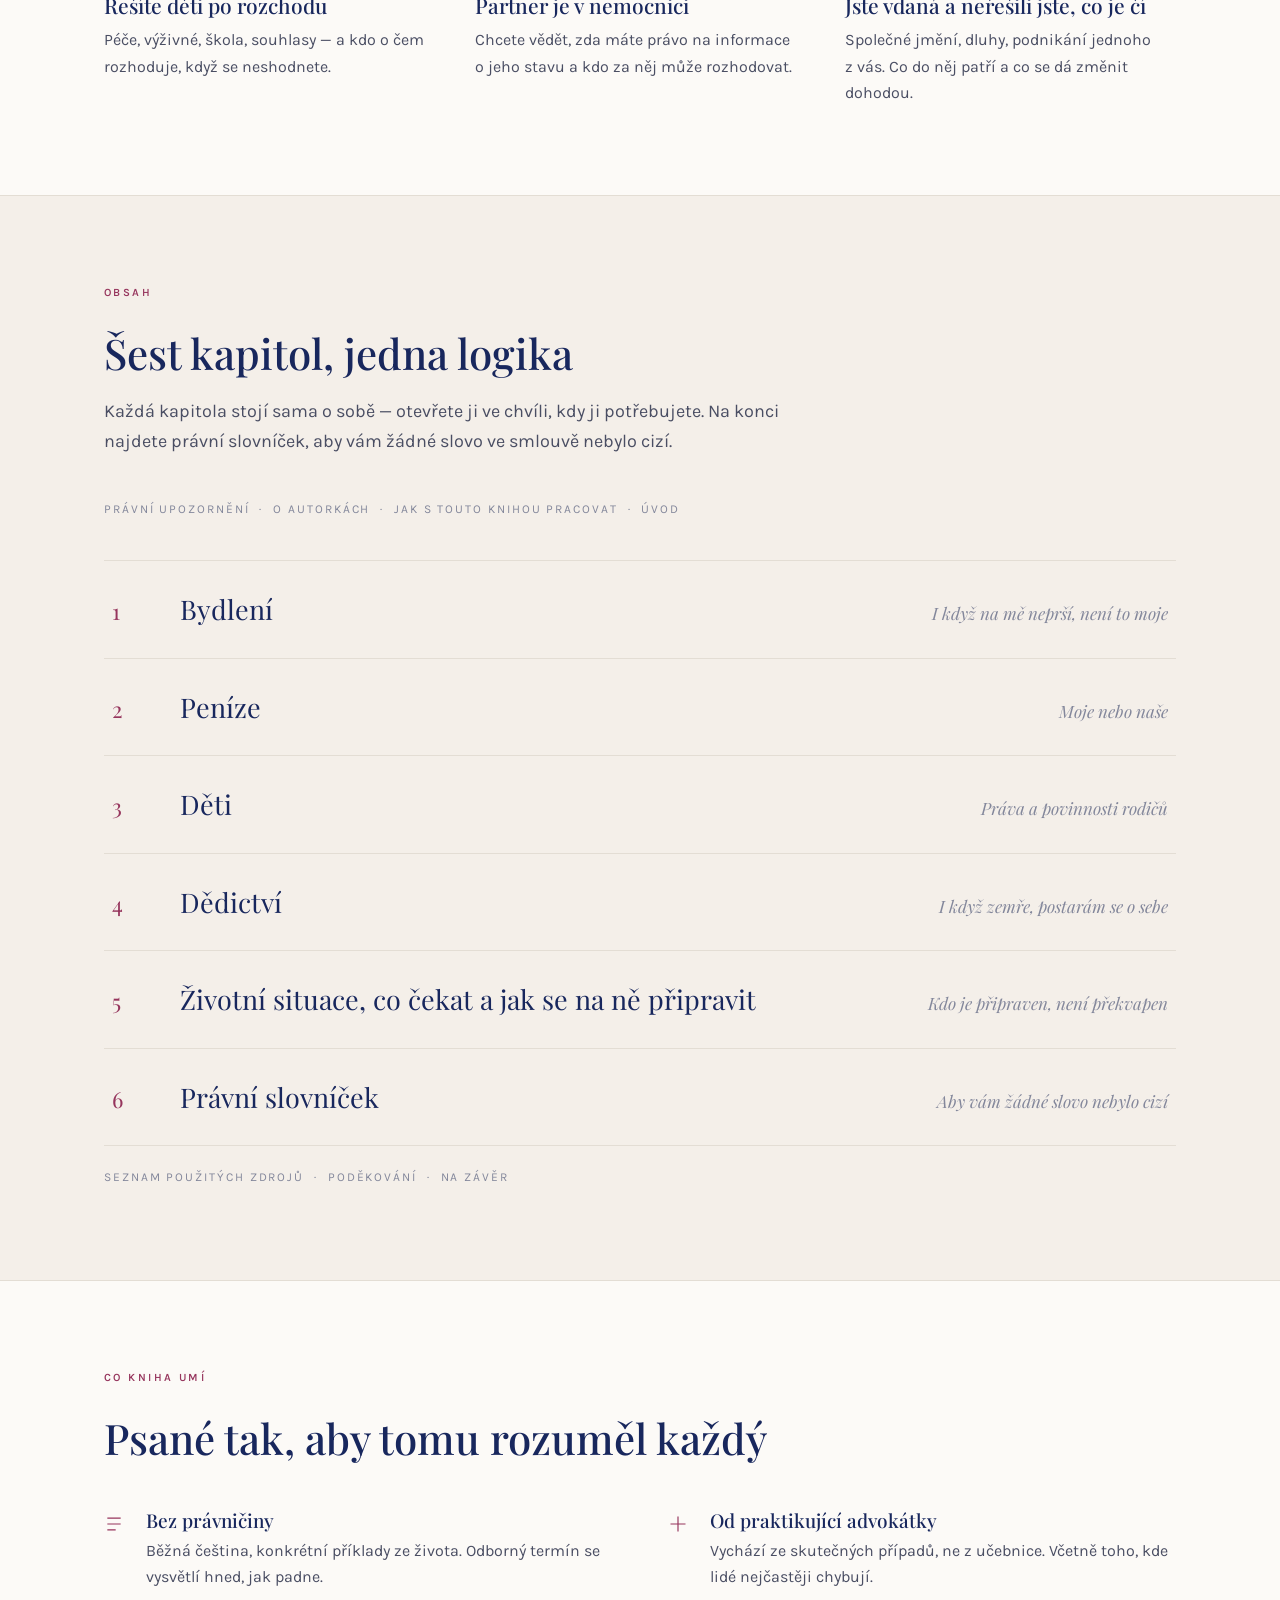
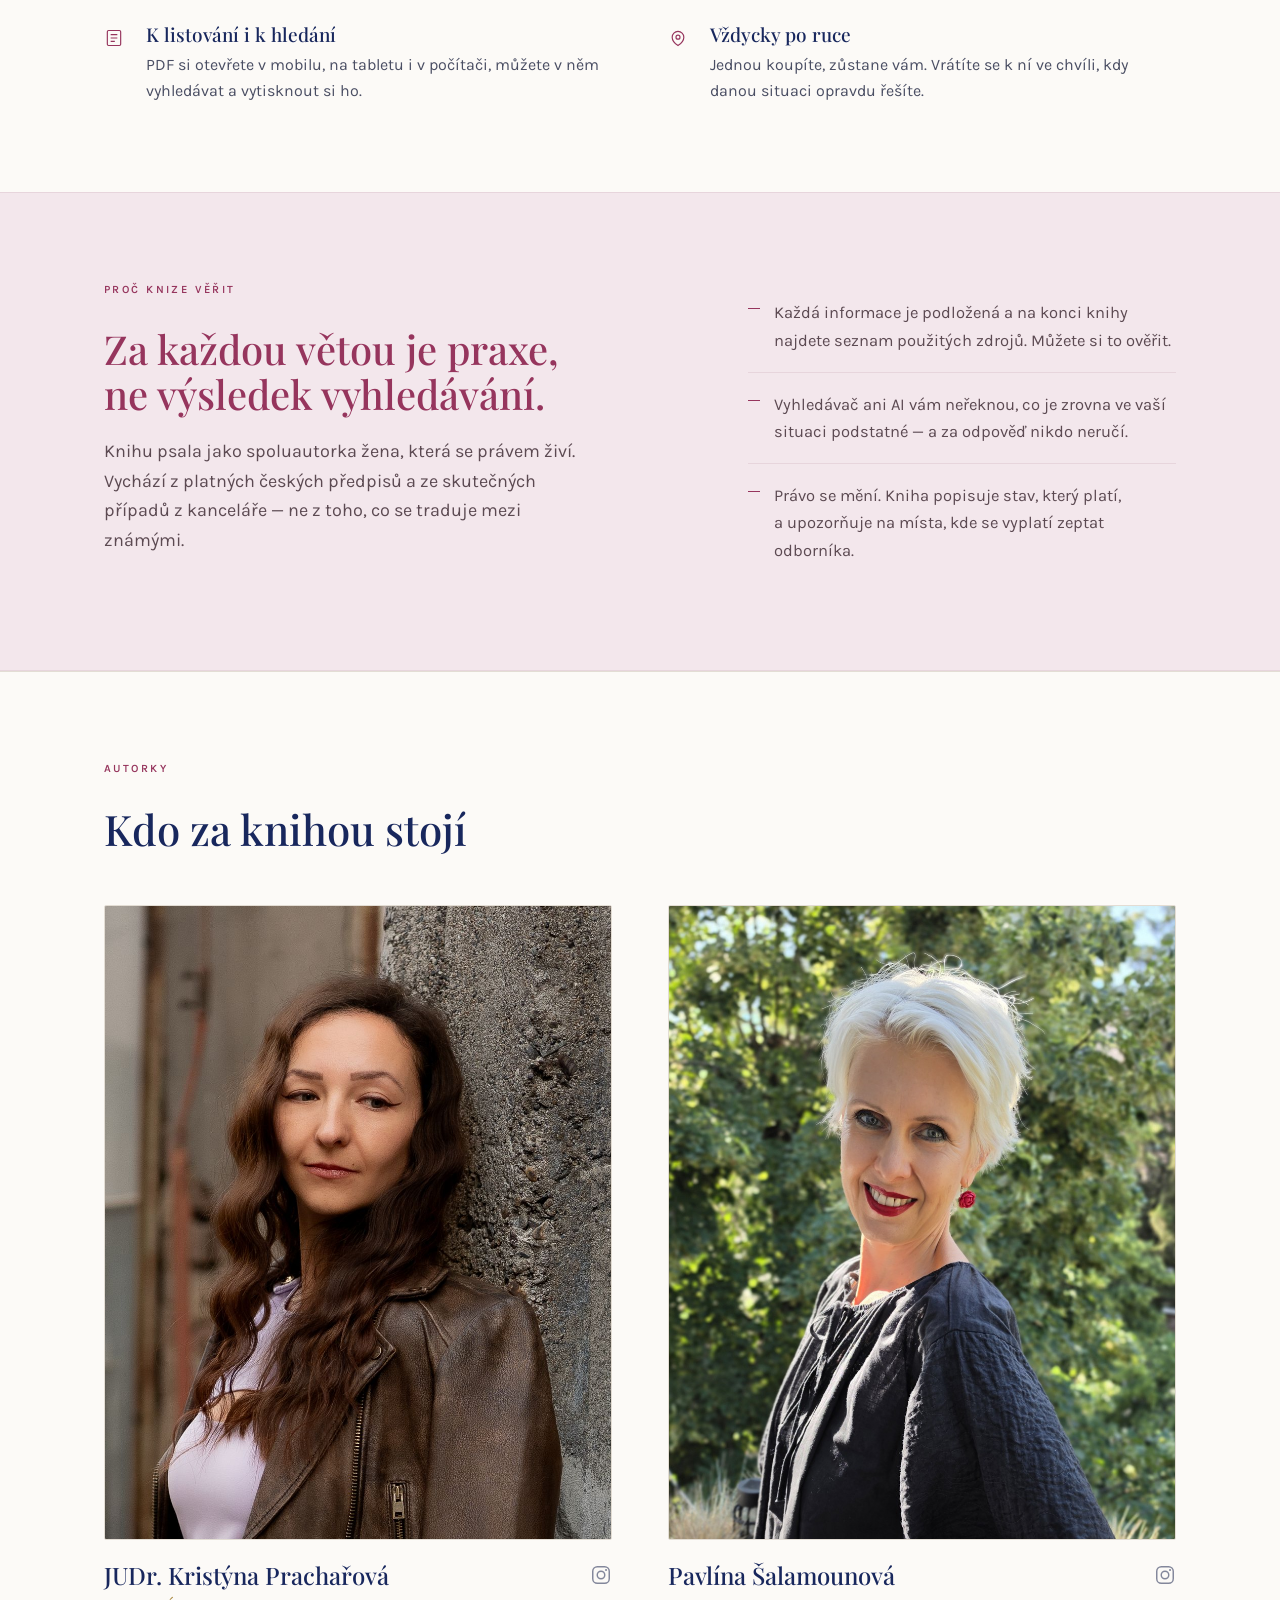
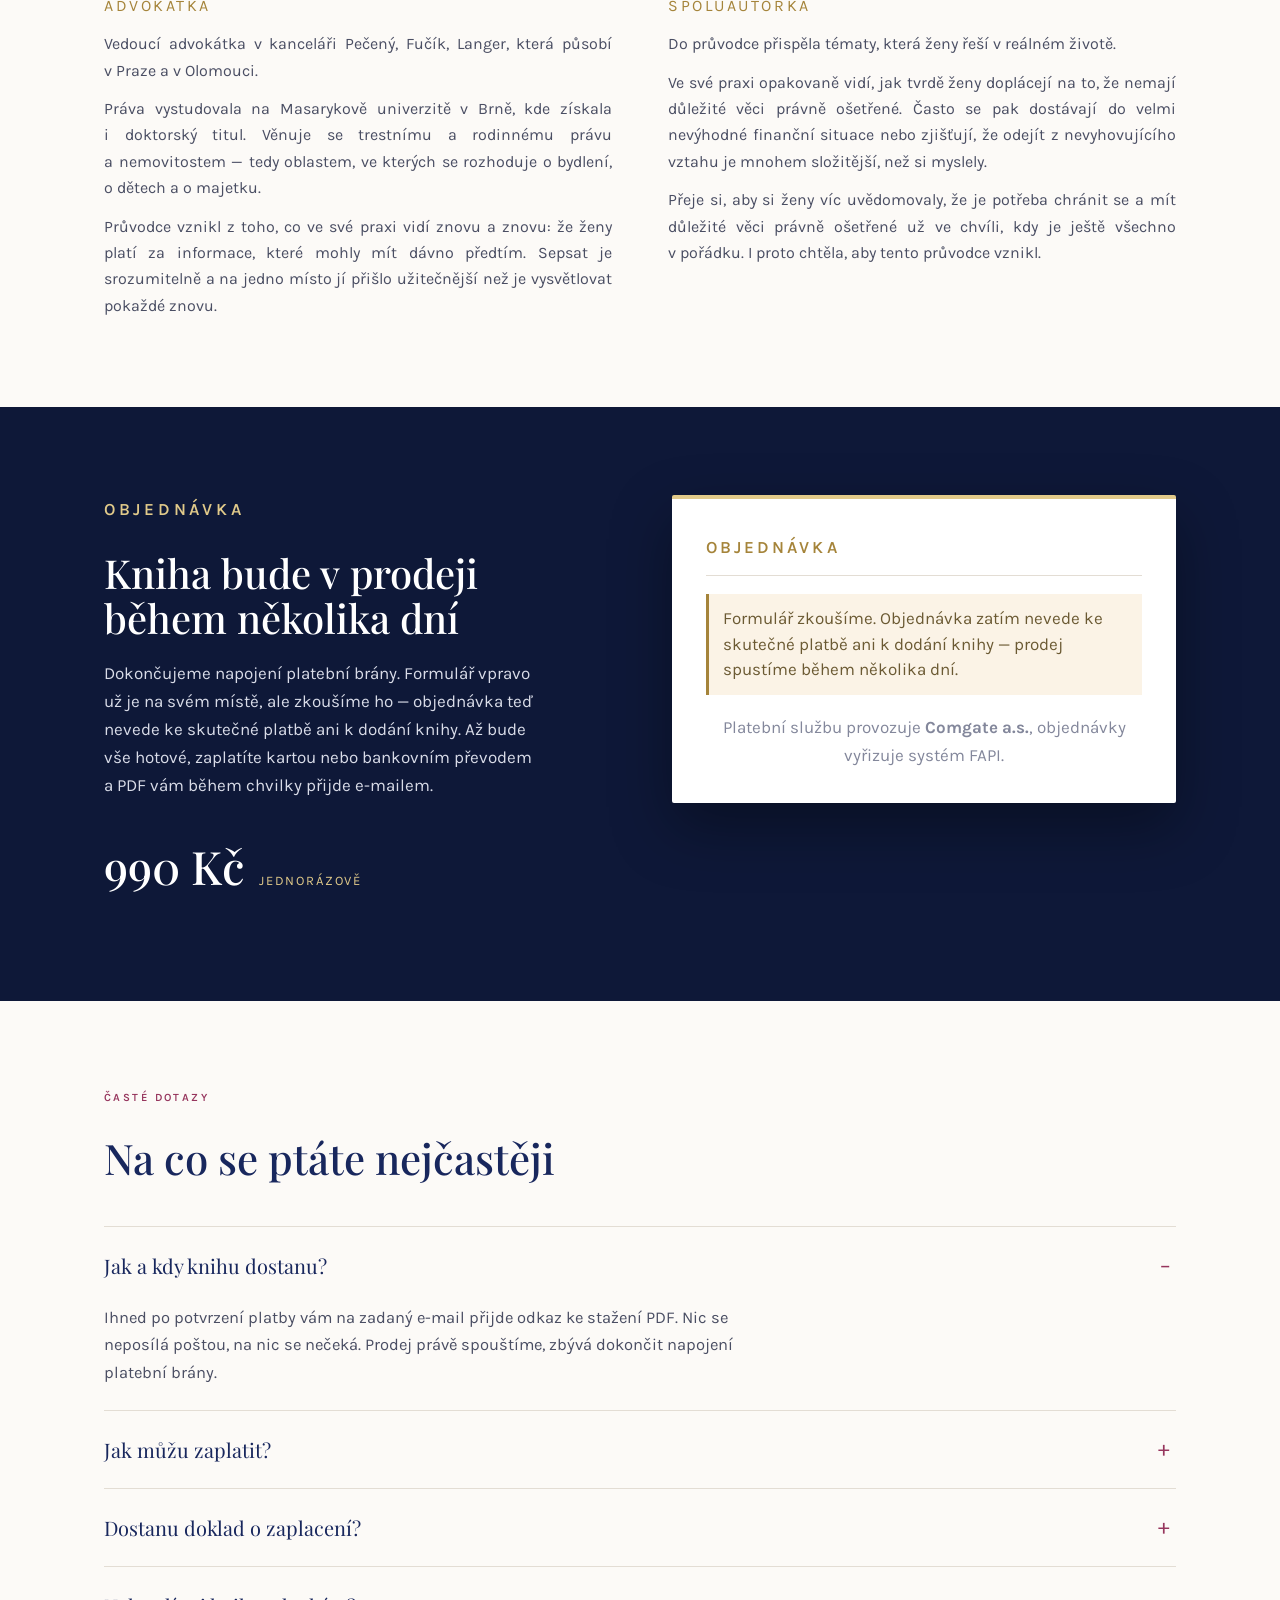
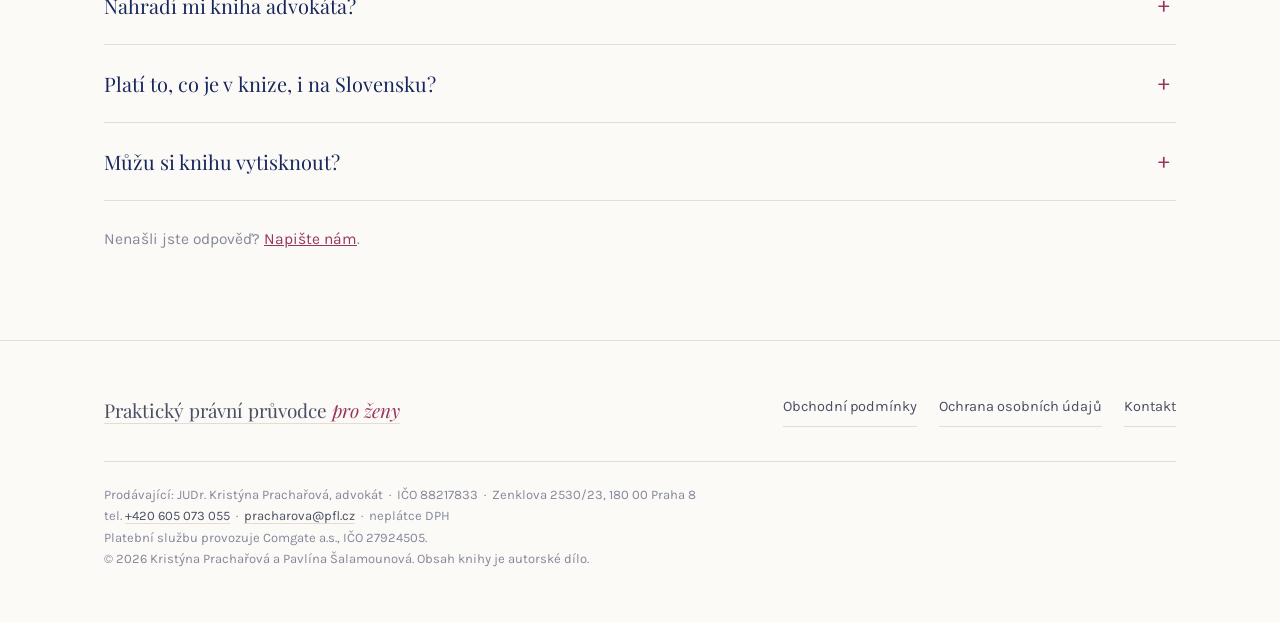
==== commit 6f1c3970: "Add files via upload" ====
--- a/index.html
+++ b/index.html
@@ -284,26 +284,23 @@
   <section class="objednavka" id="objednavka">
     <div class="obal objednavka__mrizka">
       <div>
-        <p class="zahlavi zahlavi--svetle">Připravujeme</p>
+        <p class="zahlavi zahlavi--svetle">Objednávka</p>
         <h2>Kniha bude v prodeji během několika dní</h2>
         <p>
-          Dokončujeme napojení platební brány. Jakmile bude hotové, objednáte knihu
-          přímo tady: zaplatíte kartou nebo bankovním převodem a PDF vám během
-          chvilky přijde e-mailem.
+          Dokončujeme napojení platební brány. Formulář vpravo už je na svém místě,
+          ale zkoušíme ho — objednávka teď nevede ke skutečné platbě ani k dodání
+          knihy. Až bude vše hotové, zaplatíte kartou nebo bankovním převodem
+          a PDF vám během chvilky přijde e-mailem.
         </p>
         <div class="cena"><b>990 Kč</b><span>jednorázově</span></div>
       </div>
 
       <div class="formular">
-        <p class="formular__nadpis">Objednávka se brzy spustí</p>
-        <div class="formular__misto">
-          <strong>Tady bude objednávkový formulář</strong>
-          Chcete vědět, jakmile bude kniha k dispozici? Napište nám a dáme vám
-          vědět jako prvním.
-        </div>
-        <p style="text-align:center; margin:22px 0 0">
-          <a class="tlacitko" href="mailto:pracharova@pfl.cz?subject=Dejte%20mi%20v%C4%9Bd%C4%9Bt%2C%20a%C5%BE%20bude%20kniha%20v%20prodeji">Dejte mi vědět</a>
-        </p>
+        <p class="formular__nadpis">Objednávka</p>
+        <p class="formular__zkouska">Formulář zkoušíme. Objednávka zatím nevede ke skutečné platbě ani k dodání knihy — prodej spustíme během několika dní.</p>
+        <div class="formular__fapi">
+          <script type="text/javascript" src="https://form.fapi.cz/script.php?id=9919081a-3634-4a35-a37d-e8bdef95f651"></script>
+        </div>
         <p class="formular__pod">Platební službu provozuje <strong>Comgate a.s.</strong>, objednávky vyřizuje systém FAPI.</p>
       </div>
     </div>
--- a/css/styl.css
+++ b/css/styl.css
@@ -163,6 +163,9 @@
 .situace__polozka{ border-top: 2px solid var(--zlata); padding-top: 22px; }
 .situace__polozka h3{ font-size: 21px; margin-bottom: 10px; }
 .situace__polozka p{ margin:0; font-size: 16px; }
+/* zbyde-li v posledním řádku jediná položka, roztáhne se na celou šířku */
+.situace__polozka:last-child:nth-child(3n+1){ grid-column: 1 / -1; }
+.situace__polozka:last-child:nth-child(3n+1) p{ max-width: 62ch; }
 
 /* ---------- Obsah knihy – hlavní typografický motiv ---------------------- */
 .obsah{ background: var(--papir-tmavy); border-block:1px solid var(--linka); }
@@ -238,6 +241,12 @@
 }
 .formular__misto strong{ display:block; color: var(--inkoust); font-size:16px; margin-bottom:8px; font-weight:600; }
 .formular__pod{ margin: 18px 0 0; font-size:12.5px; color: var(--text-slaby); text-align:center; }
+.formular__zkouska{
+  margin: 0 0 18px; padding: 12px 14px; font-size: 13.5px; line-height:1.5;
+  background: #FBF3E6; border-left: 3px solid var(--zlata-tmava); color: #6b5a33;
+}
+.formular__fapi{ margin: 0 -10px; }
+.formular__fapi iframe, .formular__fapi img{ max-width:100%; }
 
 /* ---------- Otázky ------------------------------------------------------ */
 .otazky{ margin-top: 44px; border-top:1px solid var(--linka); }
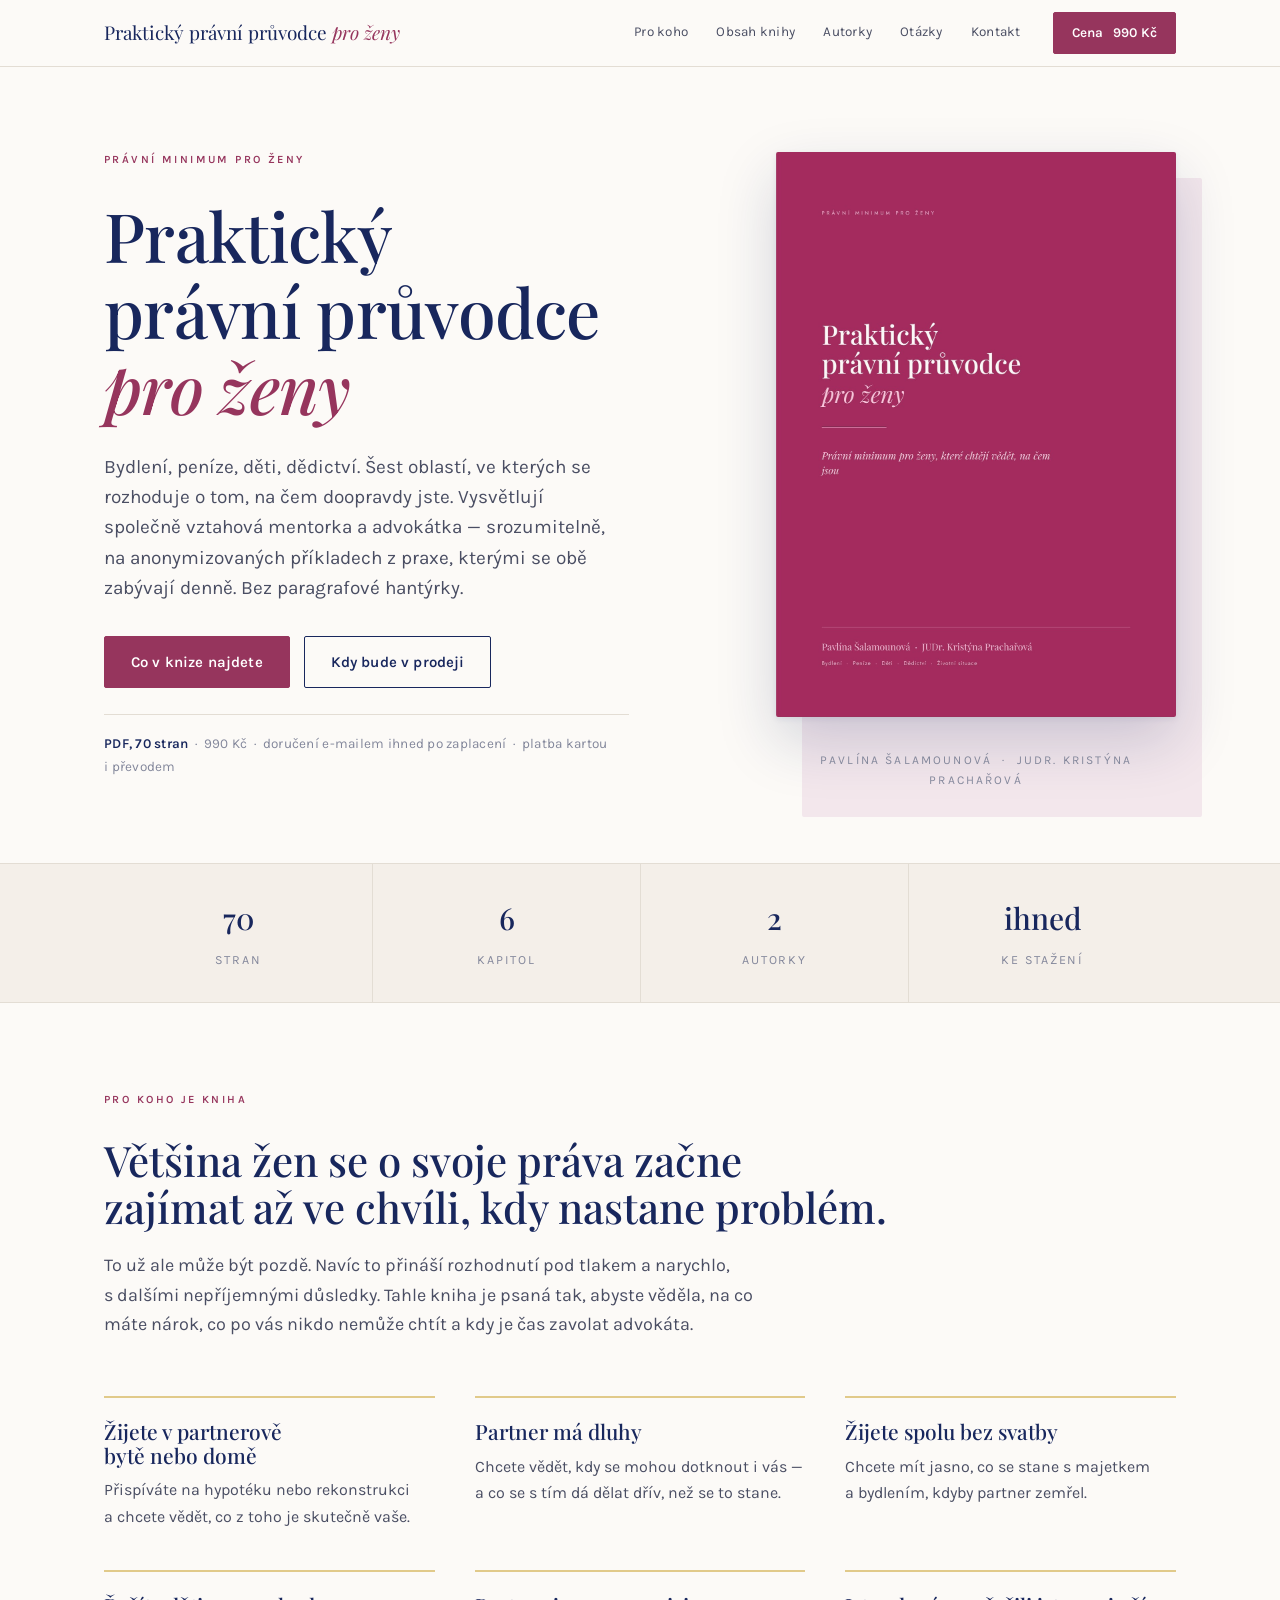
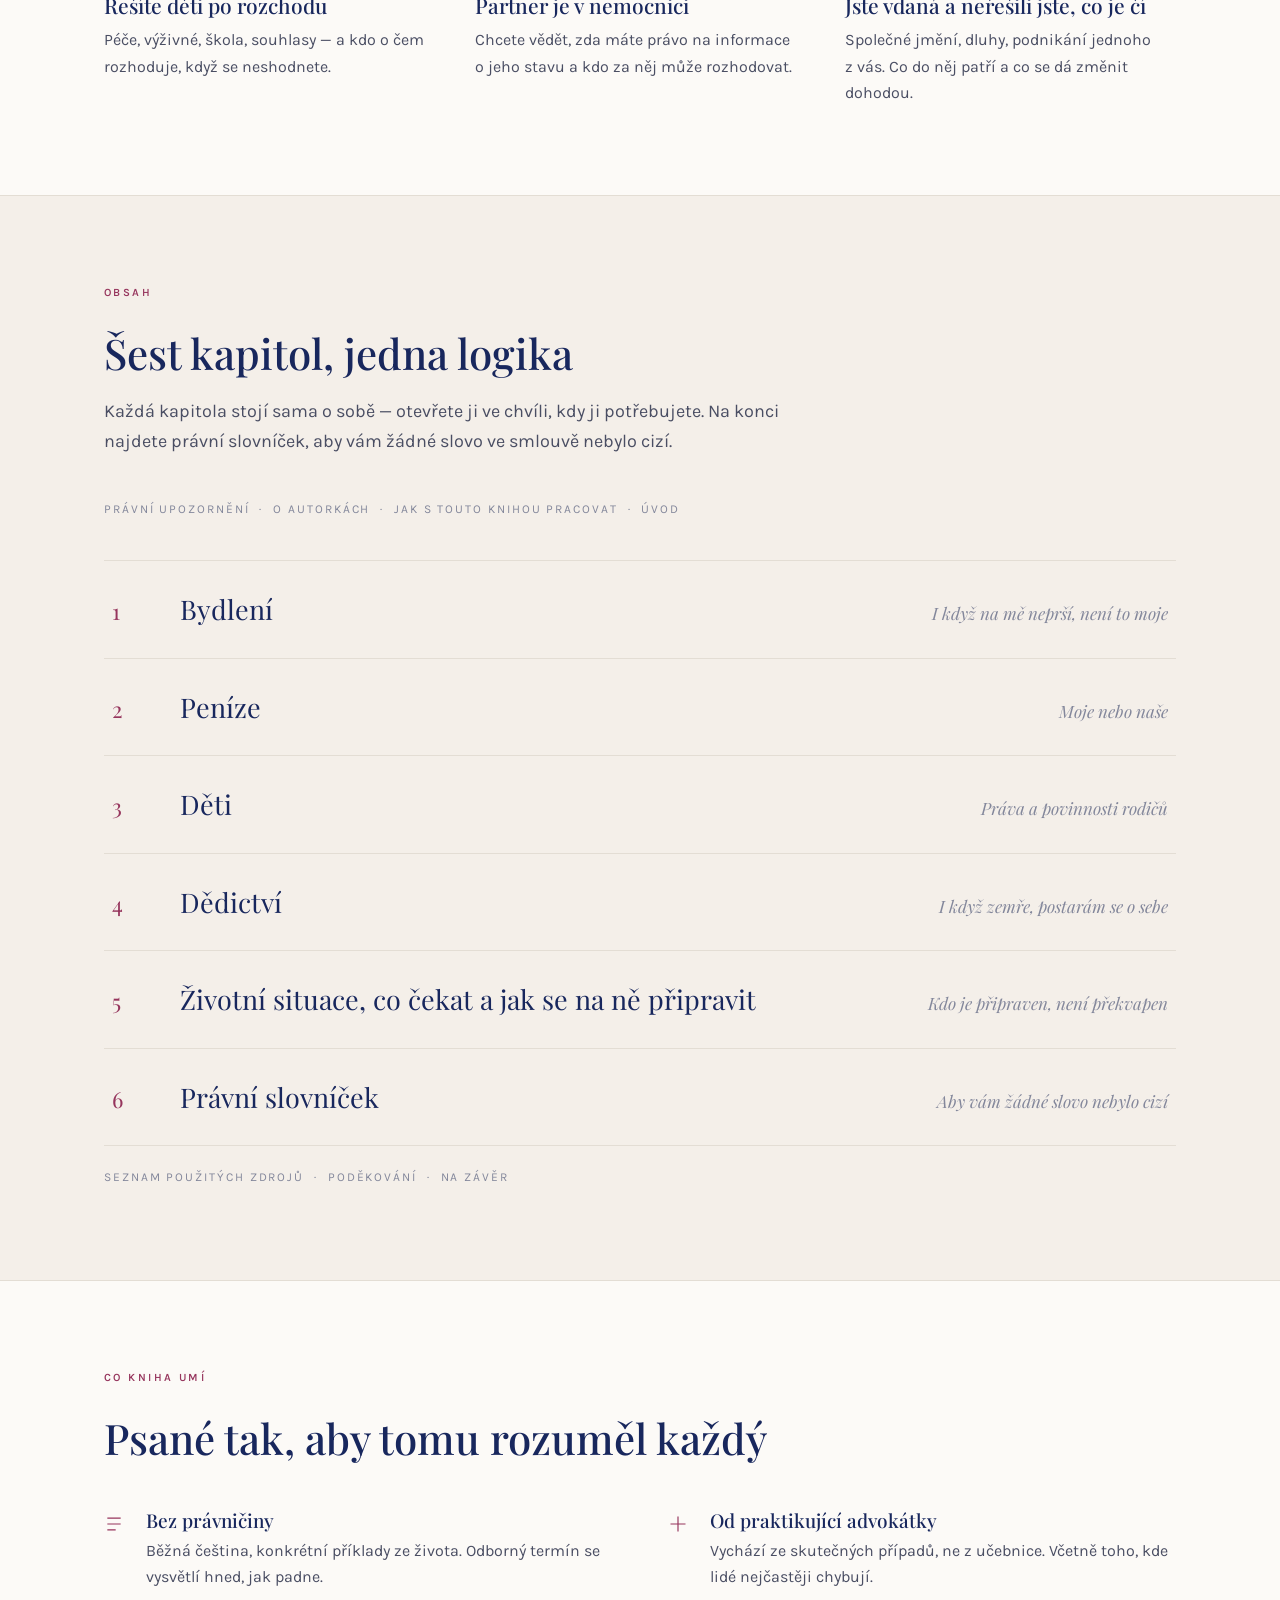
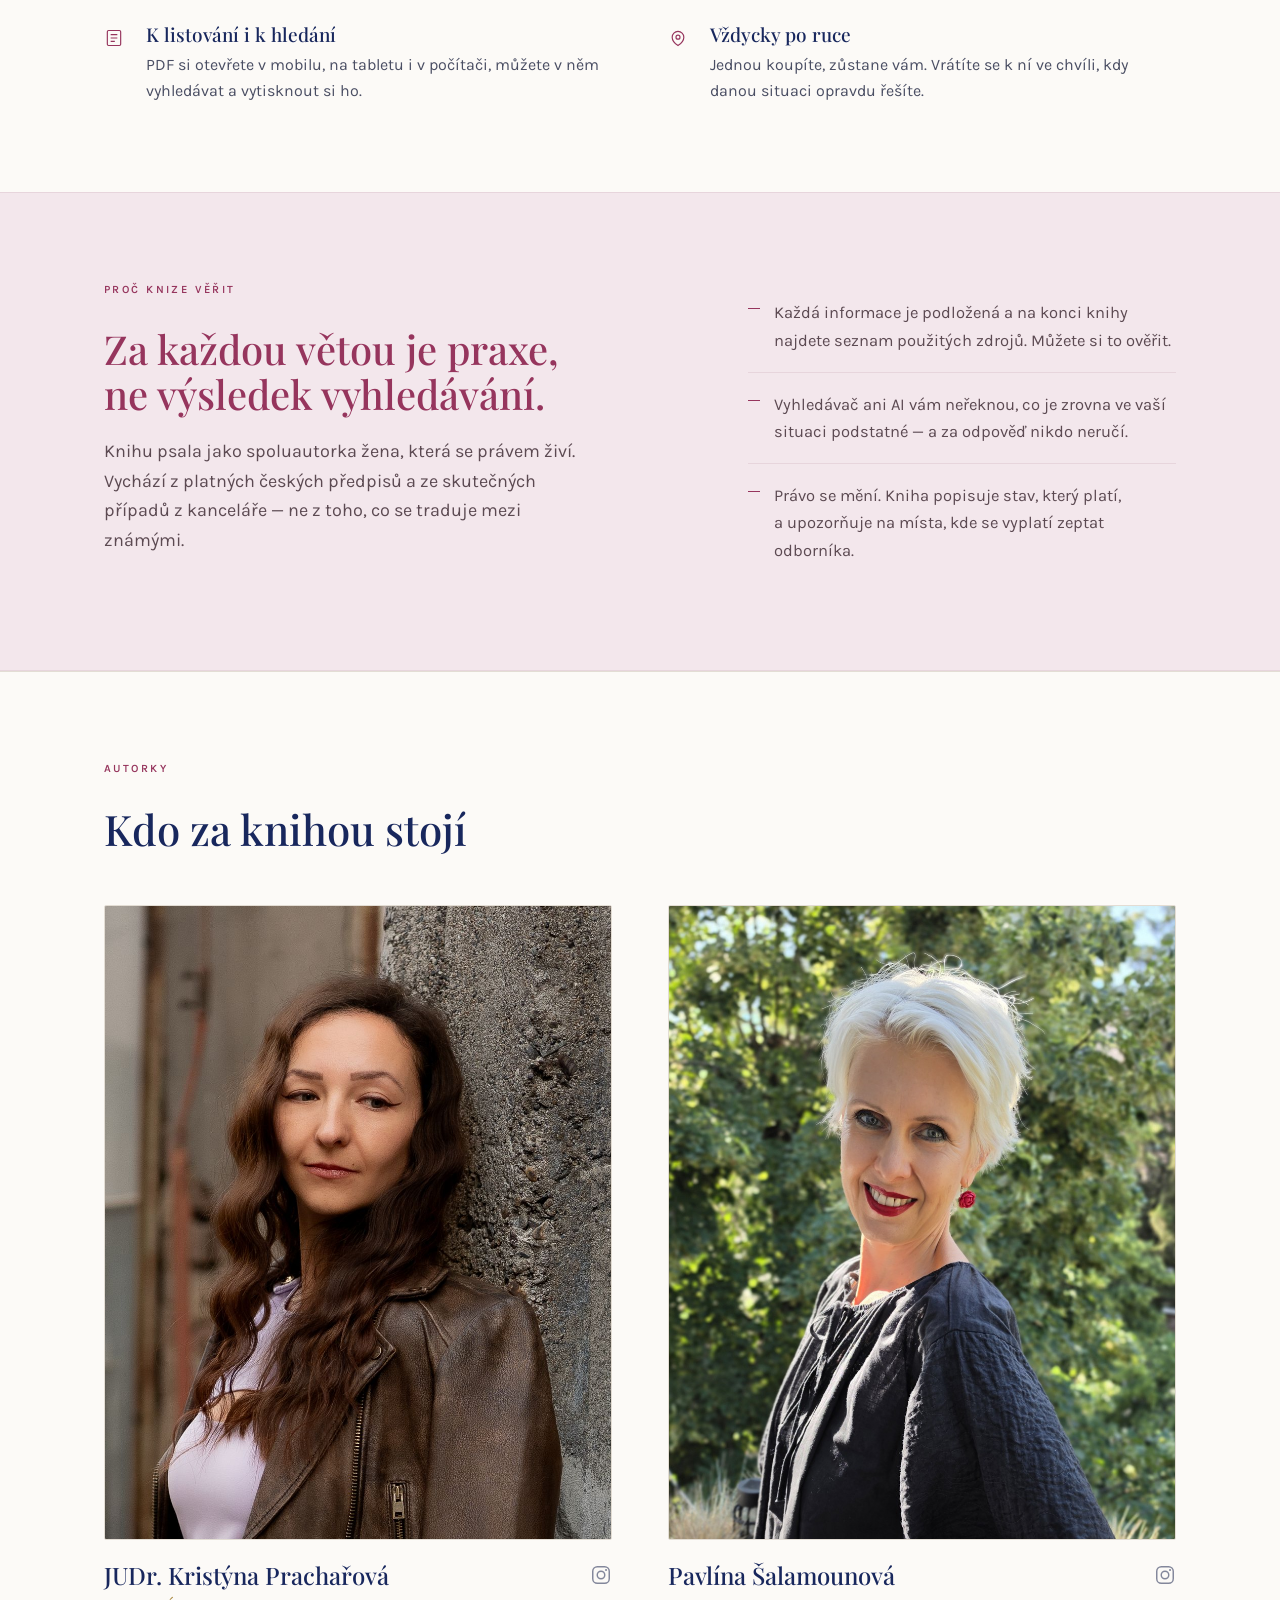
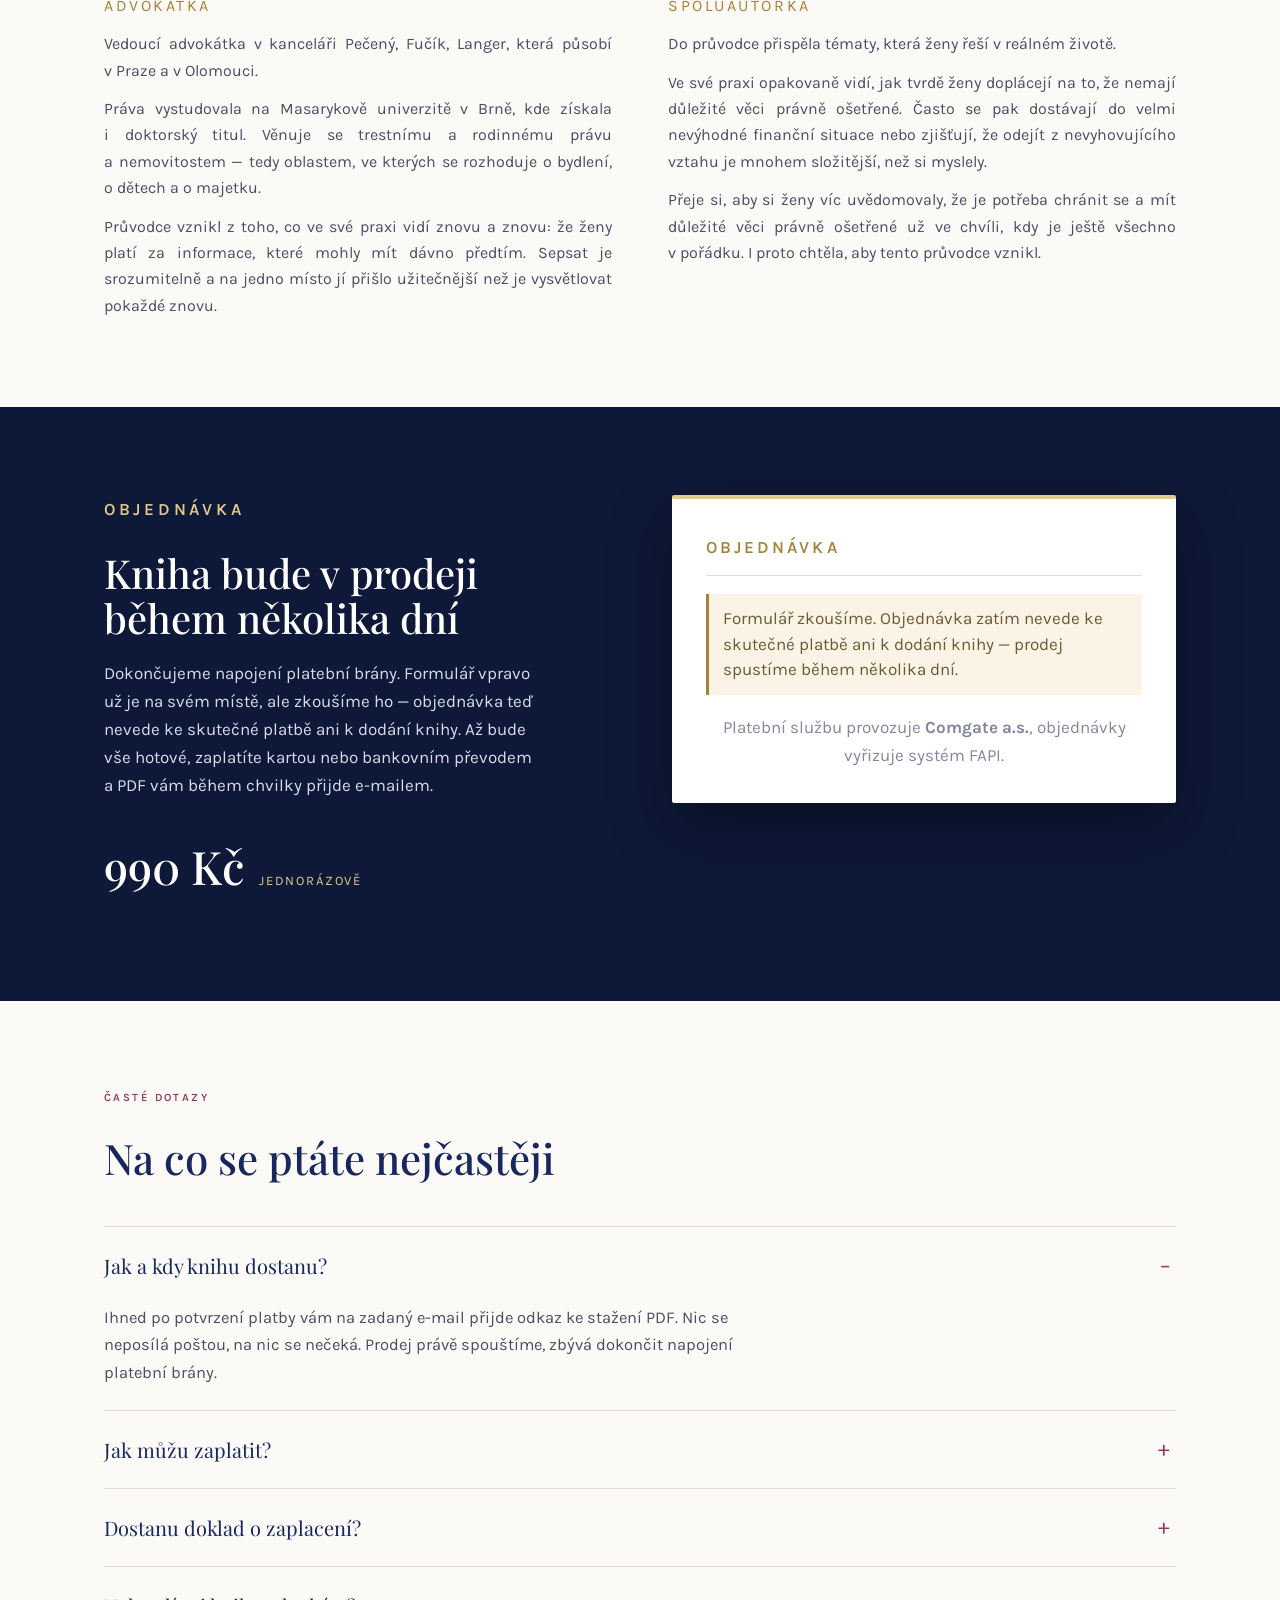
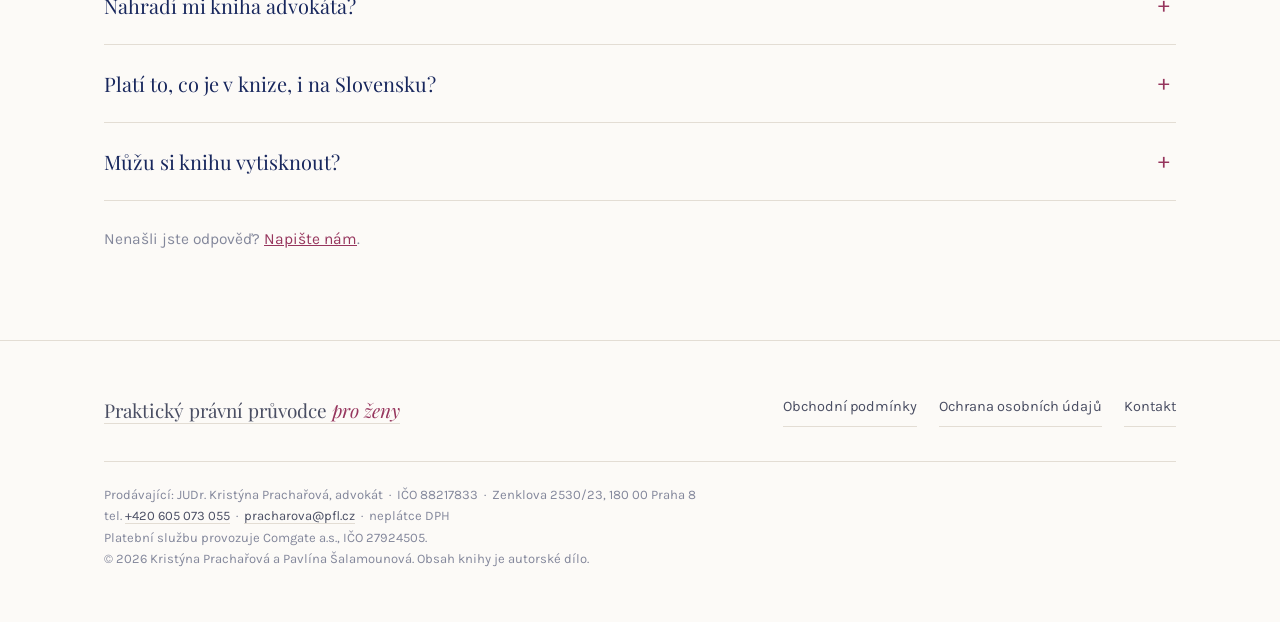
==== commit b94dbc84: "Add files via upload" ====
--- a/index.html
+++ b/index.html
@@ -283,7 +283,7 @@
 
   <section class="objednavka" id="objednavka">
     <div class="obal objednavka__mrizka">
-      <div>
+      <div class="objednavka__text">
         <p class="zahlavi zahlavi--svetle">Objednávka</p>
         <h2>Kniha bude v prodeji během několika dní</h2>
         <p>
--- a/css/styl.css
+++ b/css/styl.css
@@ -225,6 +225,8 @@
 .objednavka h2{ color: #fff; font-size: clamp(30px,3.4vw,40px); margin-bottom: 18px; }
 .objednavka__mrizka{ display:grid; grid-template-columns: 1fr 1fr; gap: 64px; align-items:start; }
 .objednavka p{ font-size:17px; max-width: 44ch; }
+/* levý text zůstane v dohledu, dokud čtenářka listuje dlouhým formulářem */
+.objednavka__text{ position: sticky; top: 92px; align-self: start; }
 .cena{
   display:flex; align-items:baseline; gap: 14px; margin: 30px 0 8px;
   font-family: var(--f-display); color:#fff;
@@ -296,6 +298,7 @@
   .znacka__kratky{ display:inline; }
   .kapitola{ grid-template-columns: 40px 1fr; }
   .kapitola__motto{ grid-column: 2; text-align:left; }
+  .objednavka__text{ position: static; top:auto; }
   .sekce, .hero, .objednavka{ padding: 60px 0; }
 }
 
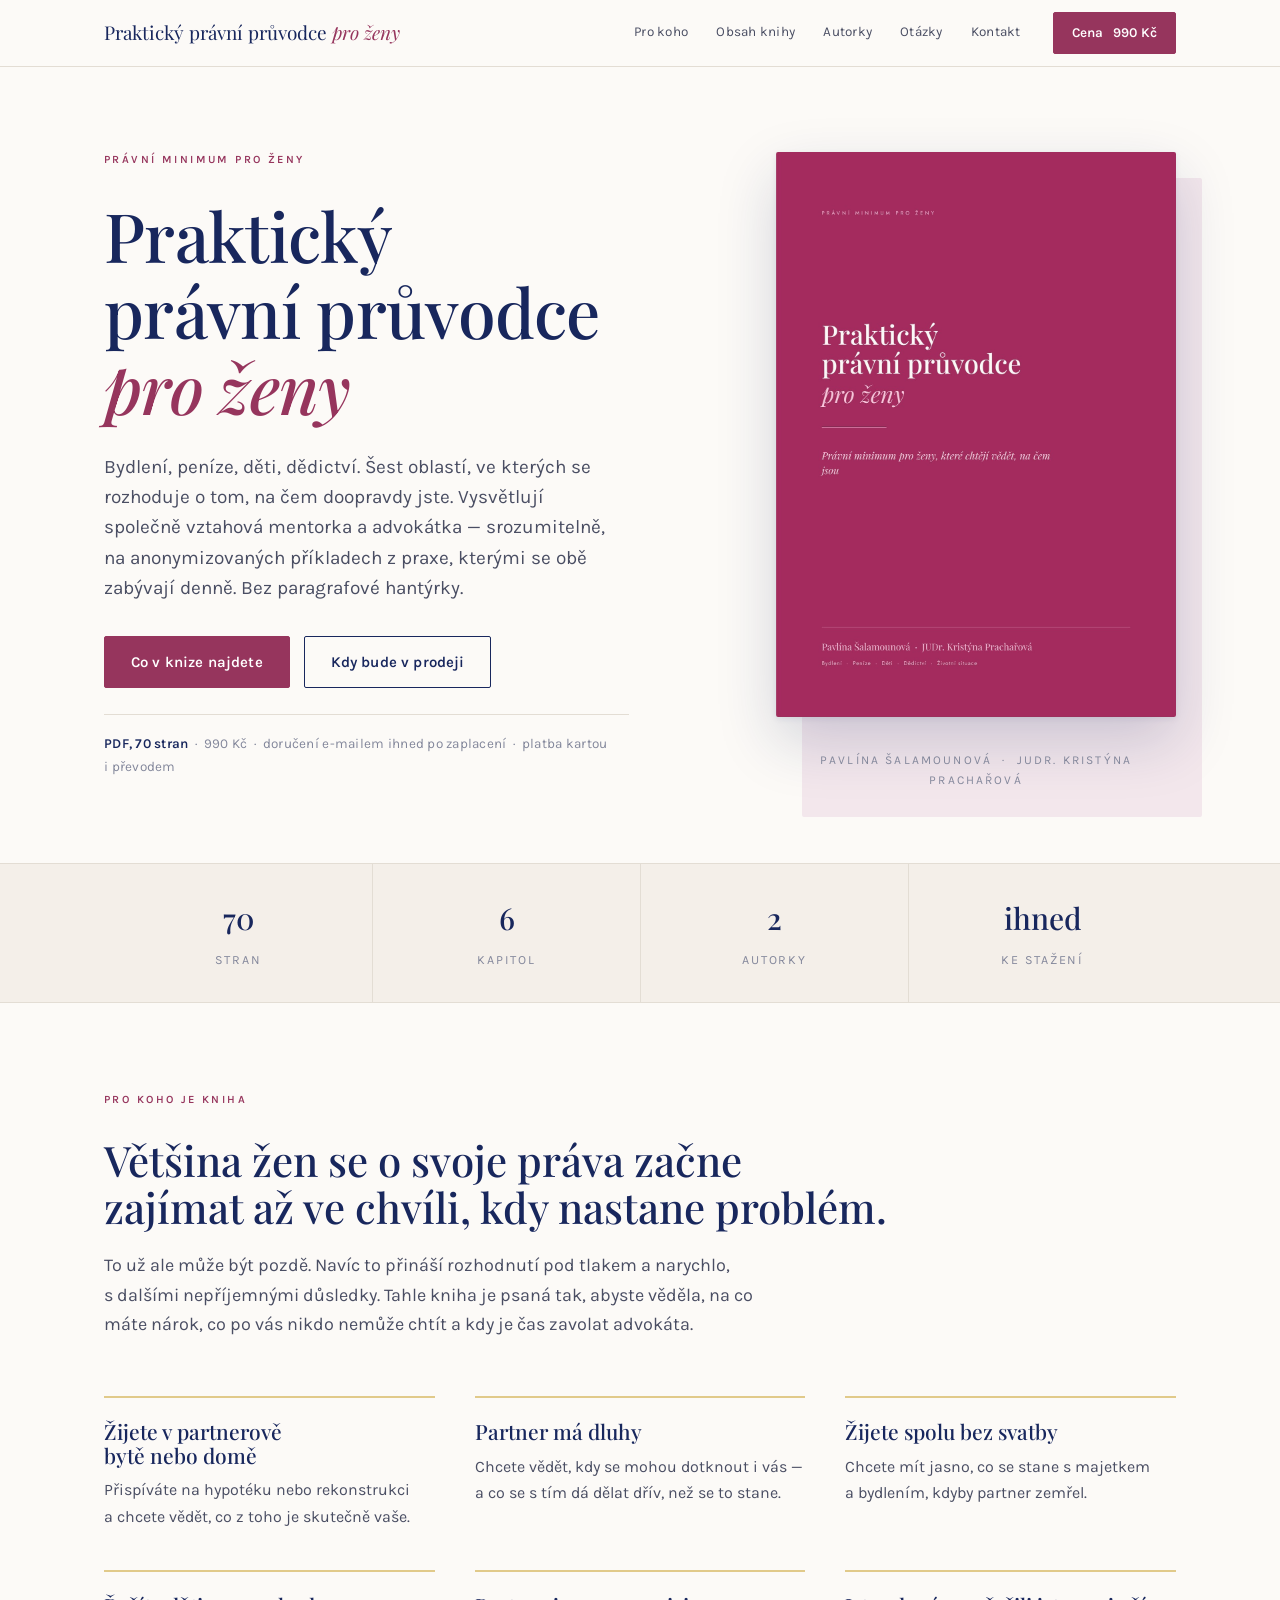
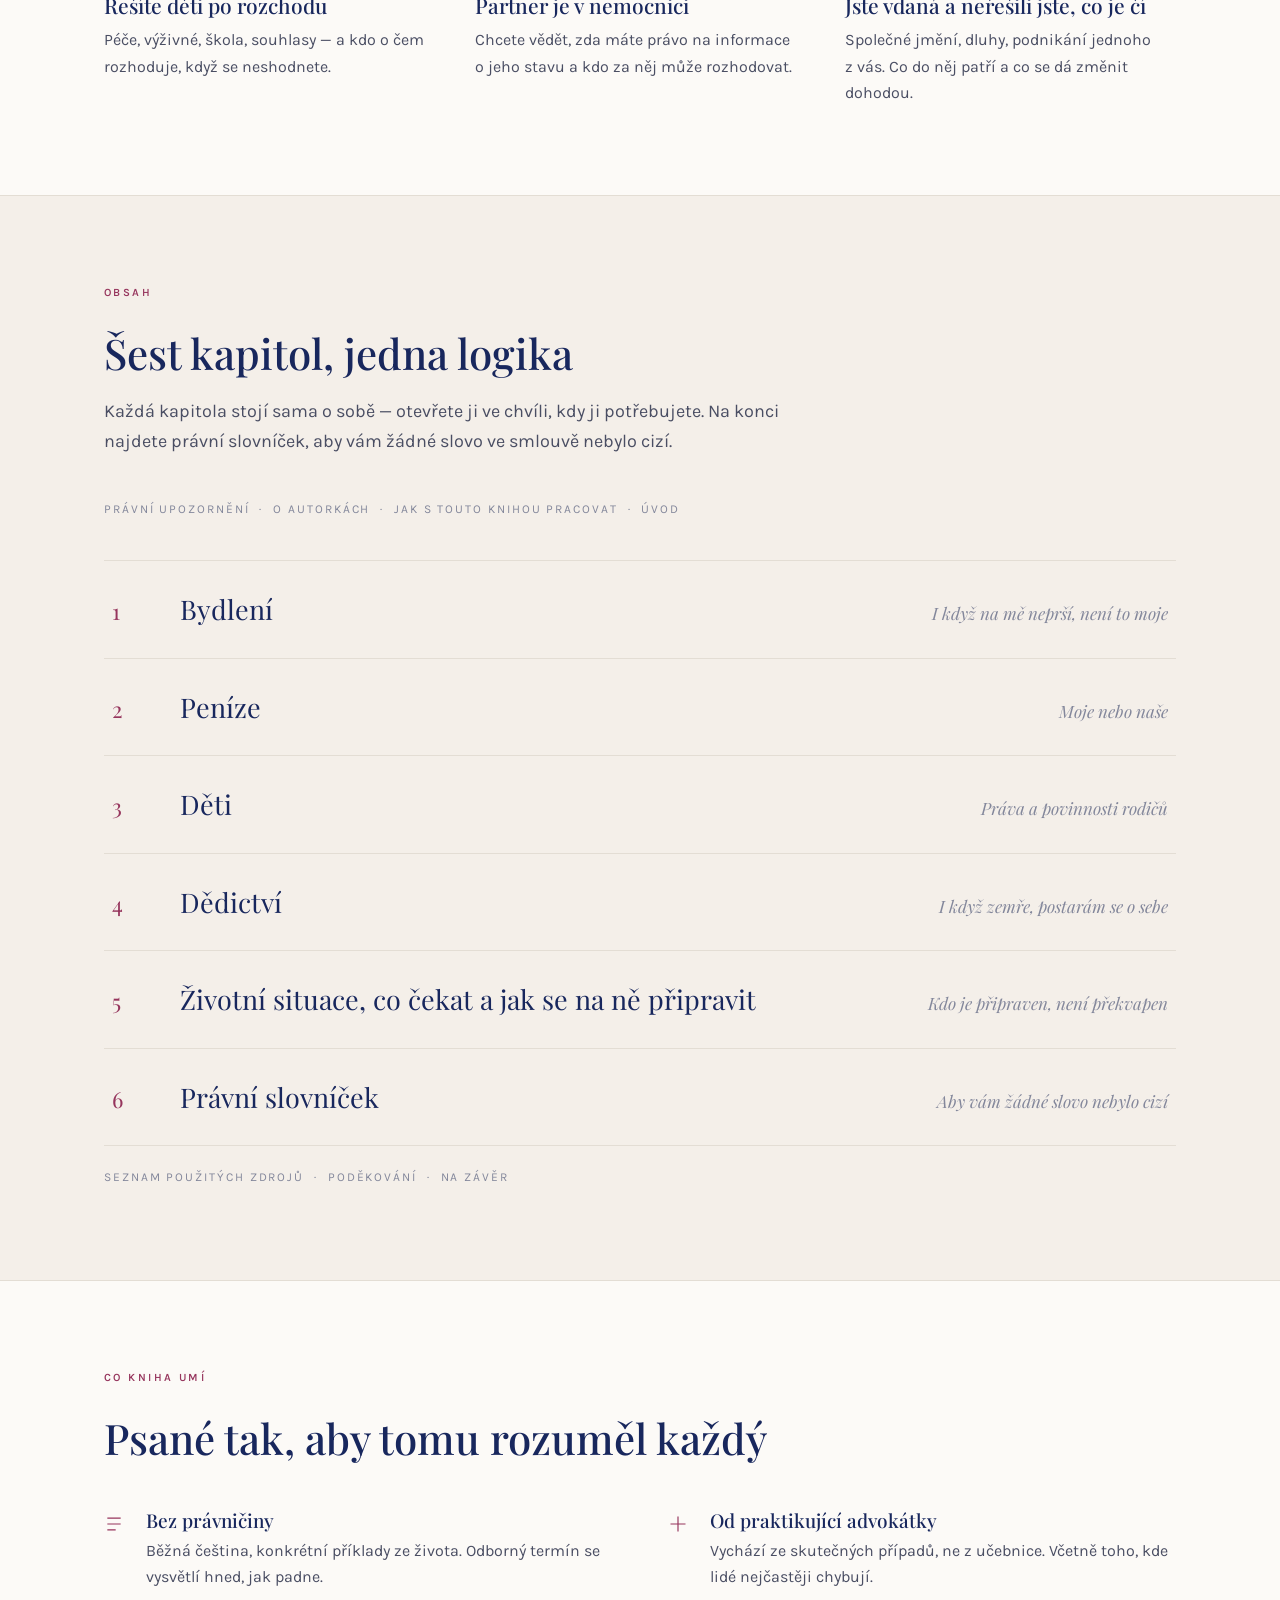
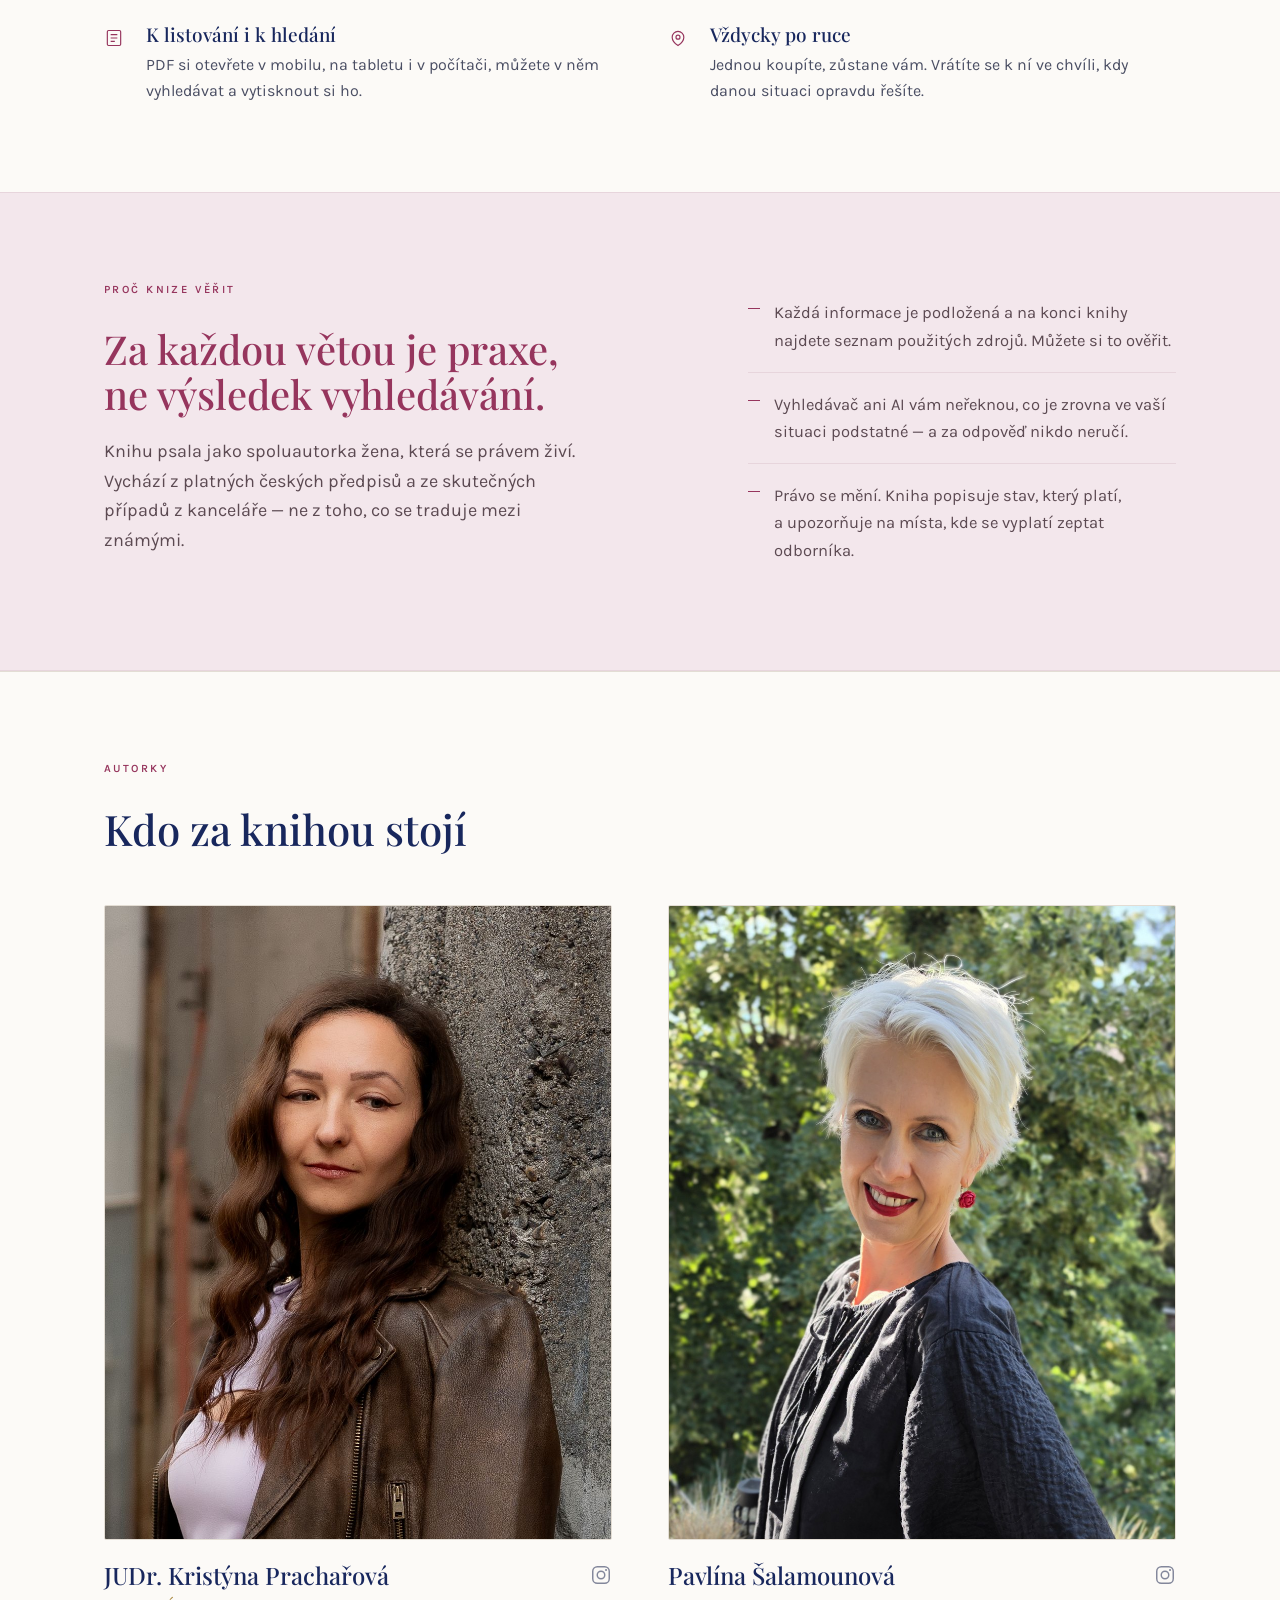
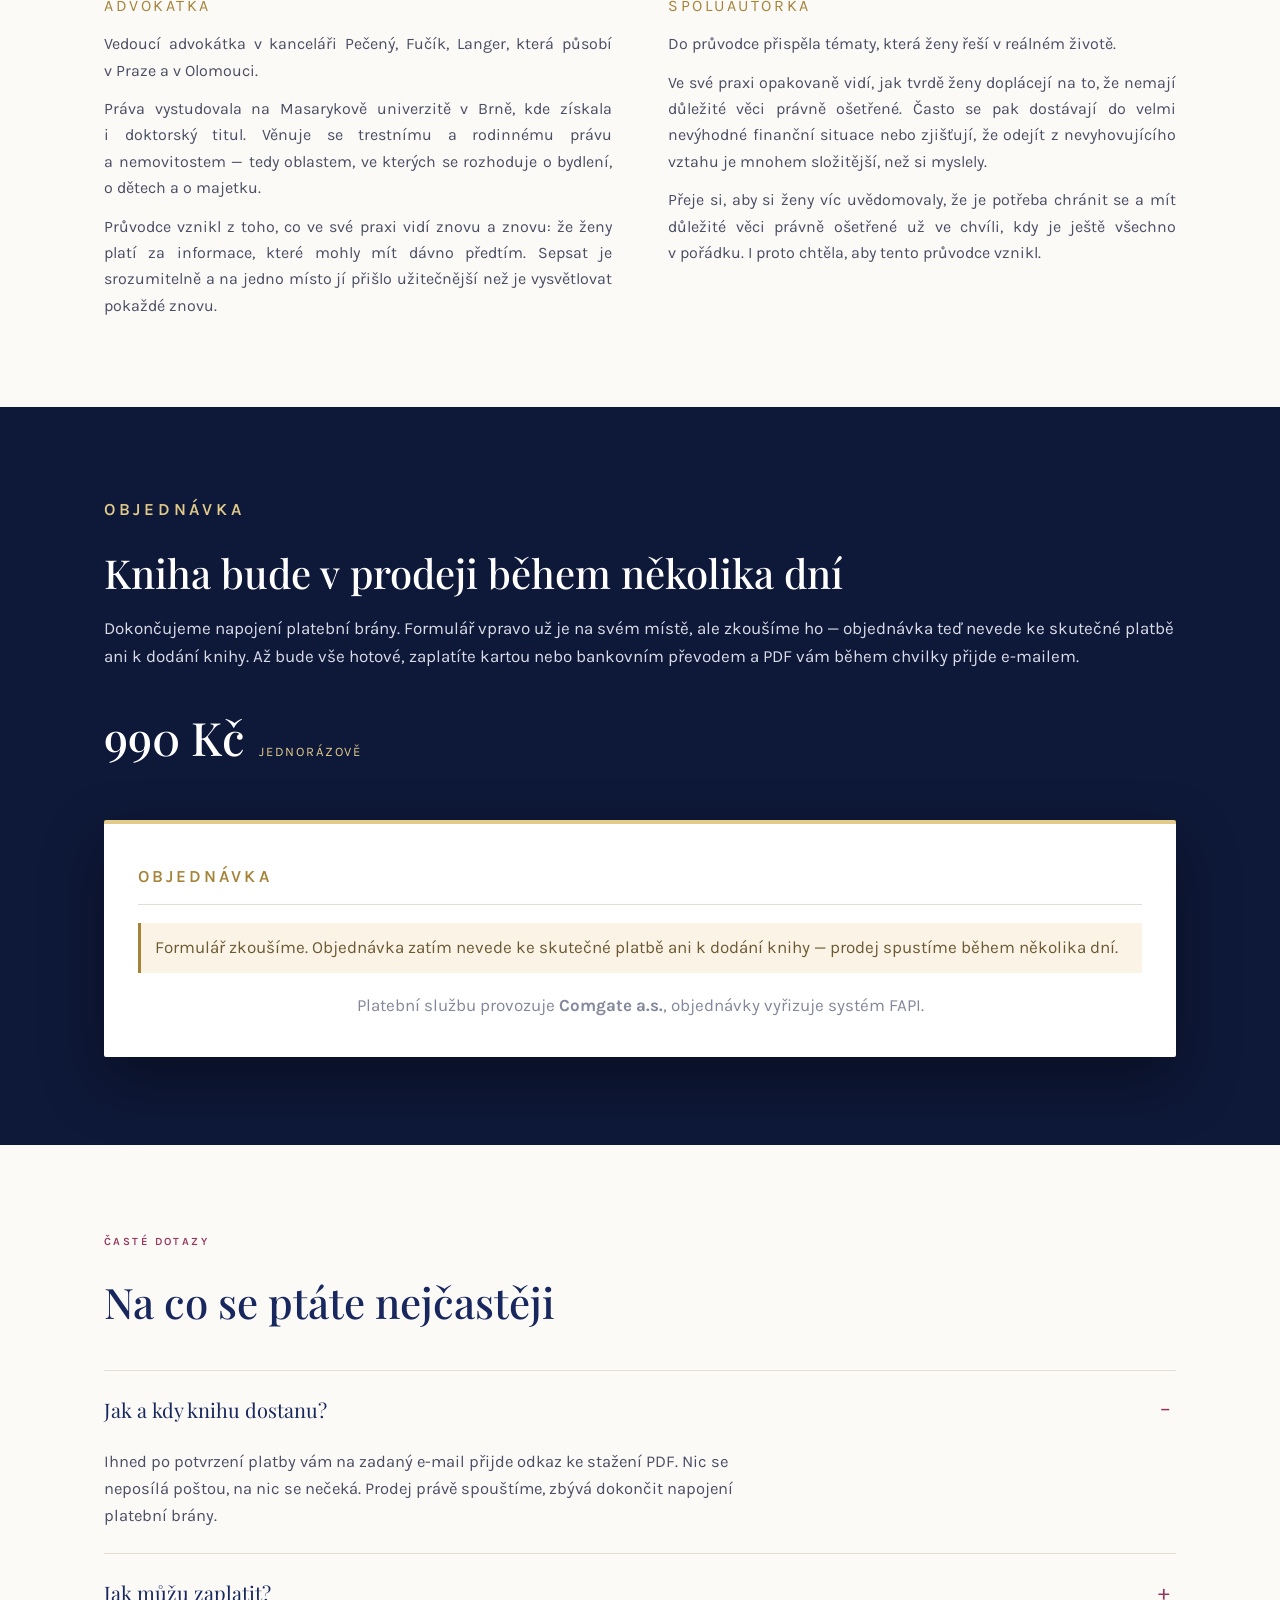
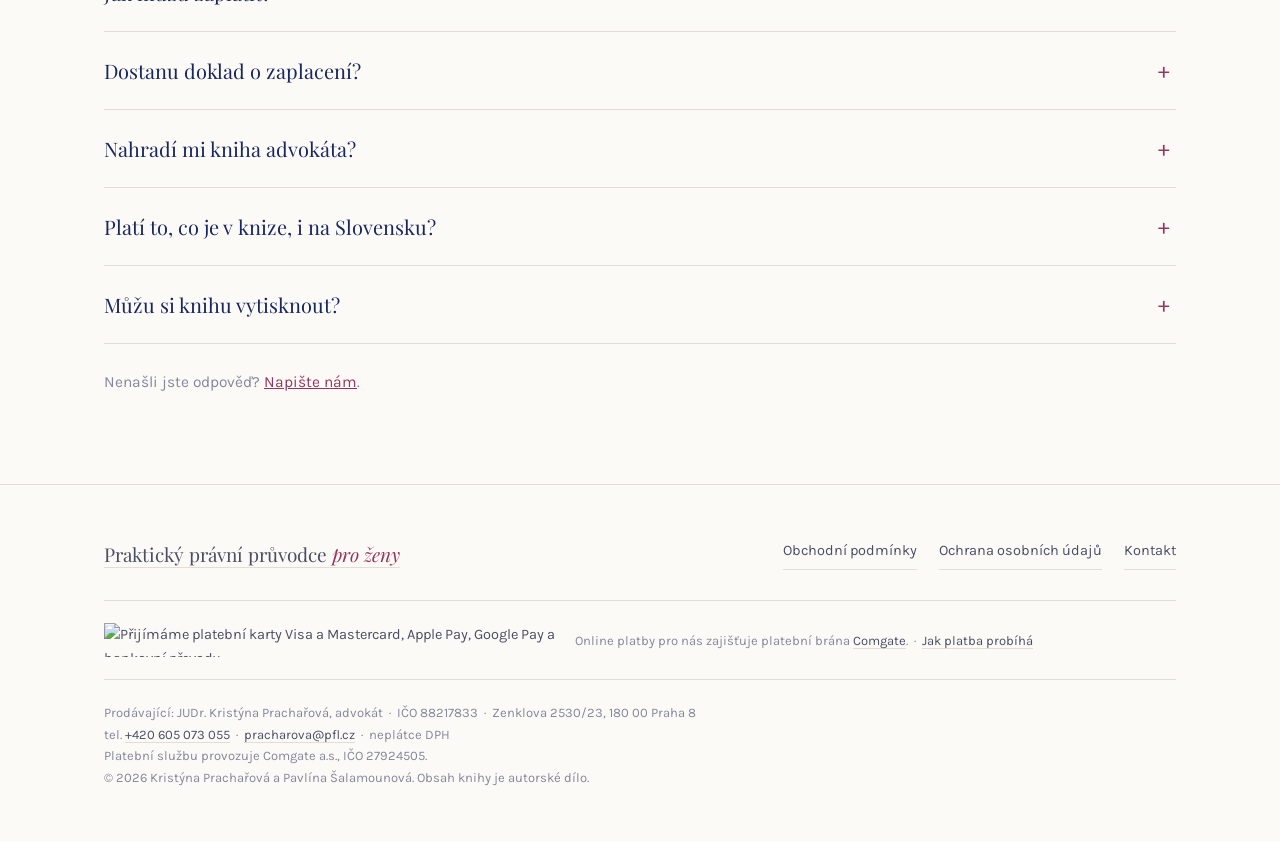
==== commit ba23e800: "Add files via upload" ====
--- a/index.html
+++ b/index.html
@@ -421,6 +421,14 @@
         <a href="kontakt.html">Kontakt</a>
       </nav>
     </div>
+    <div class="paticka__platby">
+      <img src="img/platebni-metody.png" alt="Přijímáme platební karty Visa a Mastercard, Apple Pay, Google Pay a bankovní převody" width="560" height="42" loading="lazy">
+      <p>
+        Online platby pro nás zajišťuje platební brána
+        <a href="https://www.comgate.eu" target="_blank" rel="noopener">Comgate</a>.
+        &nbsp;·&nbsp; <a href="kontakt.html#platba">Jak platba probíhá</a>
+      </p>
+    </div>
     <p class="paticka__copy">
       Prodávající: JUDr. Kristýna Prachařová, advokát &nbsp;·&nbsp; IČO 88217833
       &nbsp;·&nbsp; Zenklova 2530/23, 180 00 Praha 8<br>
--- a/css/styl.css
+++ b/css/styl.css
@@ -223,10 +223,13 @@
 /* ---------- Objednávka – tmavý pruh ------------------------------------- */
 .objednavka{ background: var(--inkoust-hl); color: #D9DCE8; padding: 88px 0; }
 .objednavka h2{ color: #fff; font-size: clamp(30px,3.4vw,40px); margin-bottom: 18px; }
-.objednavka__mrizka{ display:grid; grid-template-columns: 1fr 1fr; gap: 64px; align-items:start; }
-.objednavka p{ font-size:17px; max-width: 44ch; }
-/* levý text zůstane v dohledu, dokud čtenářka listuje dlouhým formulářem */
-.objednavka__text{ position: sticky; top: 92px; align-self: start; }
+.objednavka__mrizka{ display:block; }
+.objednavka__text{ max-width: none; margin-bottom: 44px; }
+.objednavka__text .cena{ margin-bottom: 0; }
+/* max-width: none je důležité — 44ch by omezovalo i odstavce uvnitř
+   vloženého formuláře FAPI a souhlasy by se lámaly do poloviny šířky */
+.objednavka p{ font-size:17px; max-width: none; }
+
 .cena{
   display:flex; align-items:baseline; gap: 14px; margin: 30px 0 8px;
   font-family: var(--f-display); color:#fff;
@@ -234,8 +237,9 @@
 .cena b{ font-size: 46px; font-weight:500; font-variant-numeric: tabular-nums; }
 .cena span{ font-family: var(--f-text); font-size:13px; letter-spacing:.14em; text-transform:uppercase; color: var(--zlata); }
 .formular{
-  background: #fff; border-radius: var(--radius); padding: 34px;
+  background: #fff; border-radius: var(--radius); padding: 38px 34px;
   border-top: 3px solid var(--zlata);
+  /* šířku drží .obal, formulář FAPI vyplní kartu celou */
 }
 .formular__misto{
   border: 1px dashed #C9CEDF; border-radius: var(--radius);
@@ -271,7 +275,13 @@
 .paticka a{ color: var(--text); text-decoration:none; border-bottom:1px solid var(--linka); }
 .paticka a:hover{ color: var(--inkoust); border-bottom-color: var(--zlata); }
 .paticka__odkazy{ display:flex; flex-wrap:wrap; gap: 22px; }
-.paticka__copy{ margin-top: 34px; padding-top: 22px; border-top:1px solid var(--linka); color: var(--text-slaby); font-size:13px; }
+.paticka__platby{
+  margin-top: 30px; padding-top: 22px; border-top:1px solid var(--linka);
+  display:flex; align-items:center; gap: 18px; flex-wrap:wrap;
+}
+.paticka__platby img{ height:34px; width:auto; }
+.paticka__platby p{ margin:0; font-size:13px; color: var(--text-slaby); }
+.paticka__copy{ margin-top: 22px; padding-top: 22px; border-top:1px solid var(--linka); color: var(--text-slaby); font-size:13px; }
 
 /* ---------- Odhalení při scrollu ---------------------------------------- */
 .odhal{ opacity:0; transform: translateY(14px); transition: opacity .6s ease, transform .6s ease; }
@@ -286,7 +296,7 @@
   .hero__mrizka{ grid-template-columns: 1fr; gap: 48px; }
   .obalka{ max-width: 340px; margin-inline:auto; }
   .obalka::before{ inset: 20px -18px -18px 18px; }
-  .situace, .body, .autorky, .objednavka__mrizka{ grid-template-columns: 1fr; gap: 34px; }
+  .situace, .body, .autorky{ grid-template-columns: 1fr; gap: 34px; }
   .fakta__mrizka{ grid-template-columns: repeat(2,1fr); }
   .fakt:nth-child(3){ border-left:0; }
   .fakt{ border-top:1px solid var(--linka); }
@@ -298,7 +308,7 @@
   .znacka__kratky{ display:inline; }
   .kapitola{ grid-template-columns: 40px 1fr; }
   .kapitola__motto{ grid-column: 2; text-align:left; }
-  .objednavka__text{ position: static; top:auto; }
+  .objednavka__text{ margin-bottom: 30px; }
   .sekce, .hero, .objednavka{ padding: 60px 0; }
 }
 
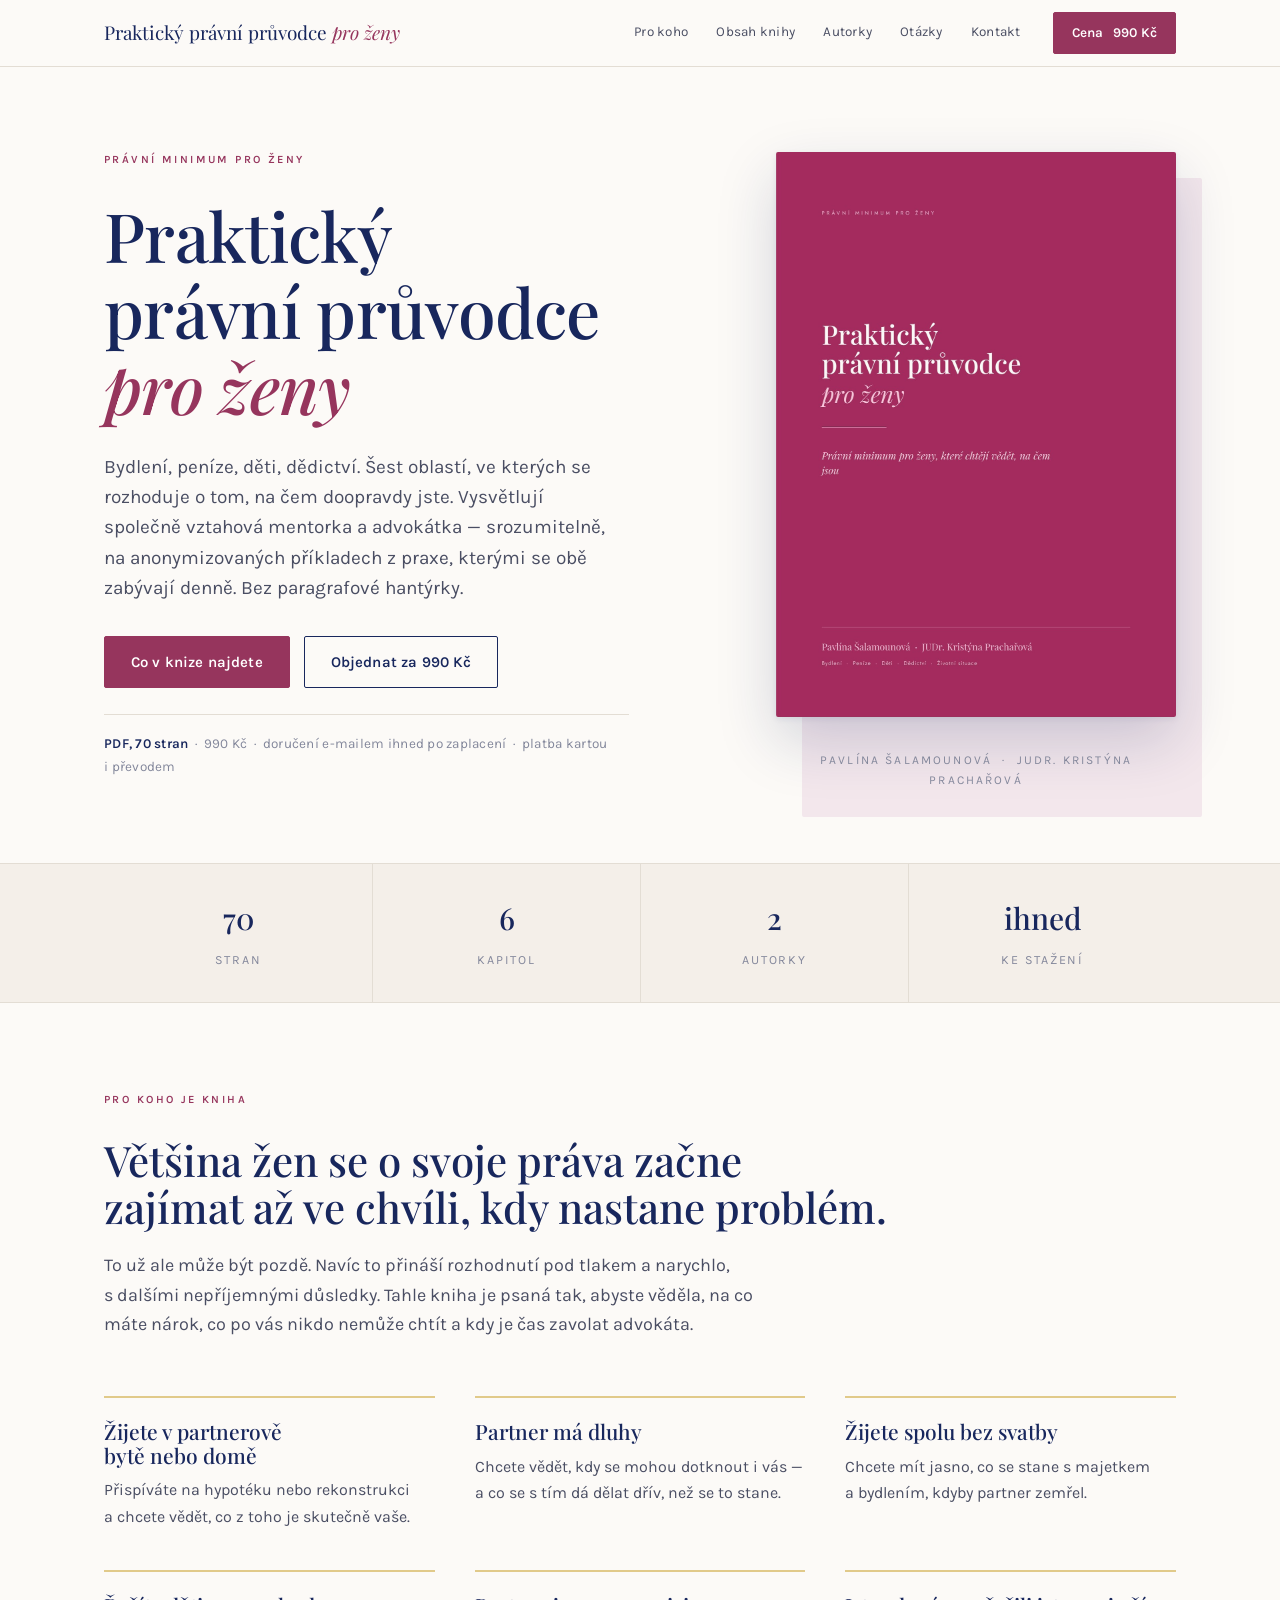
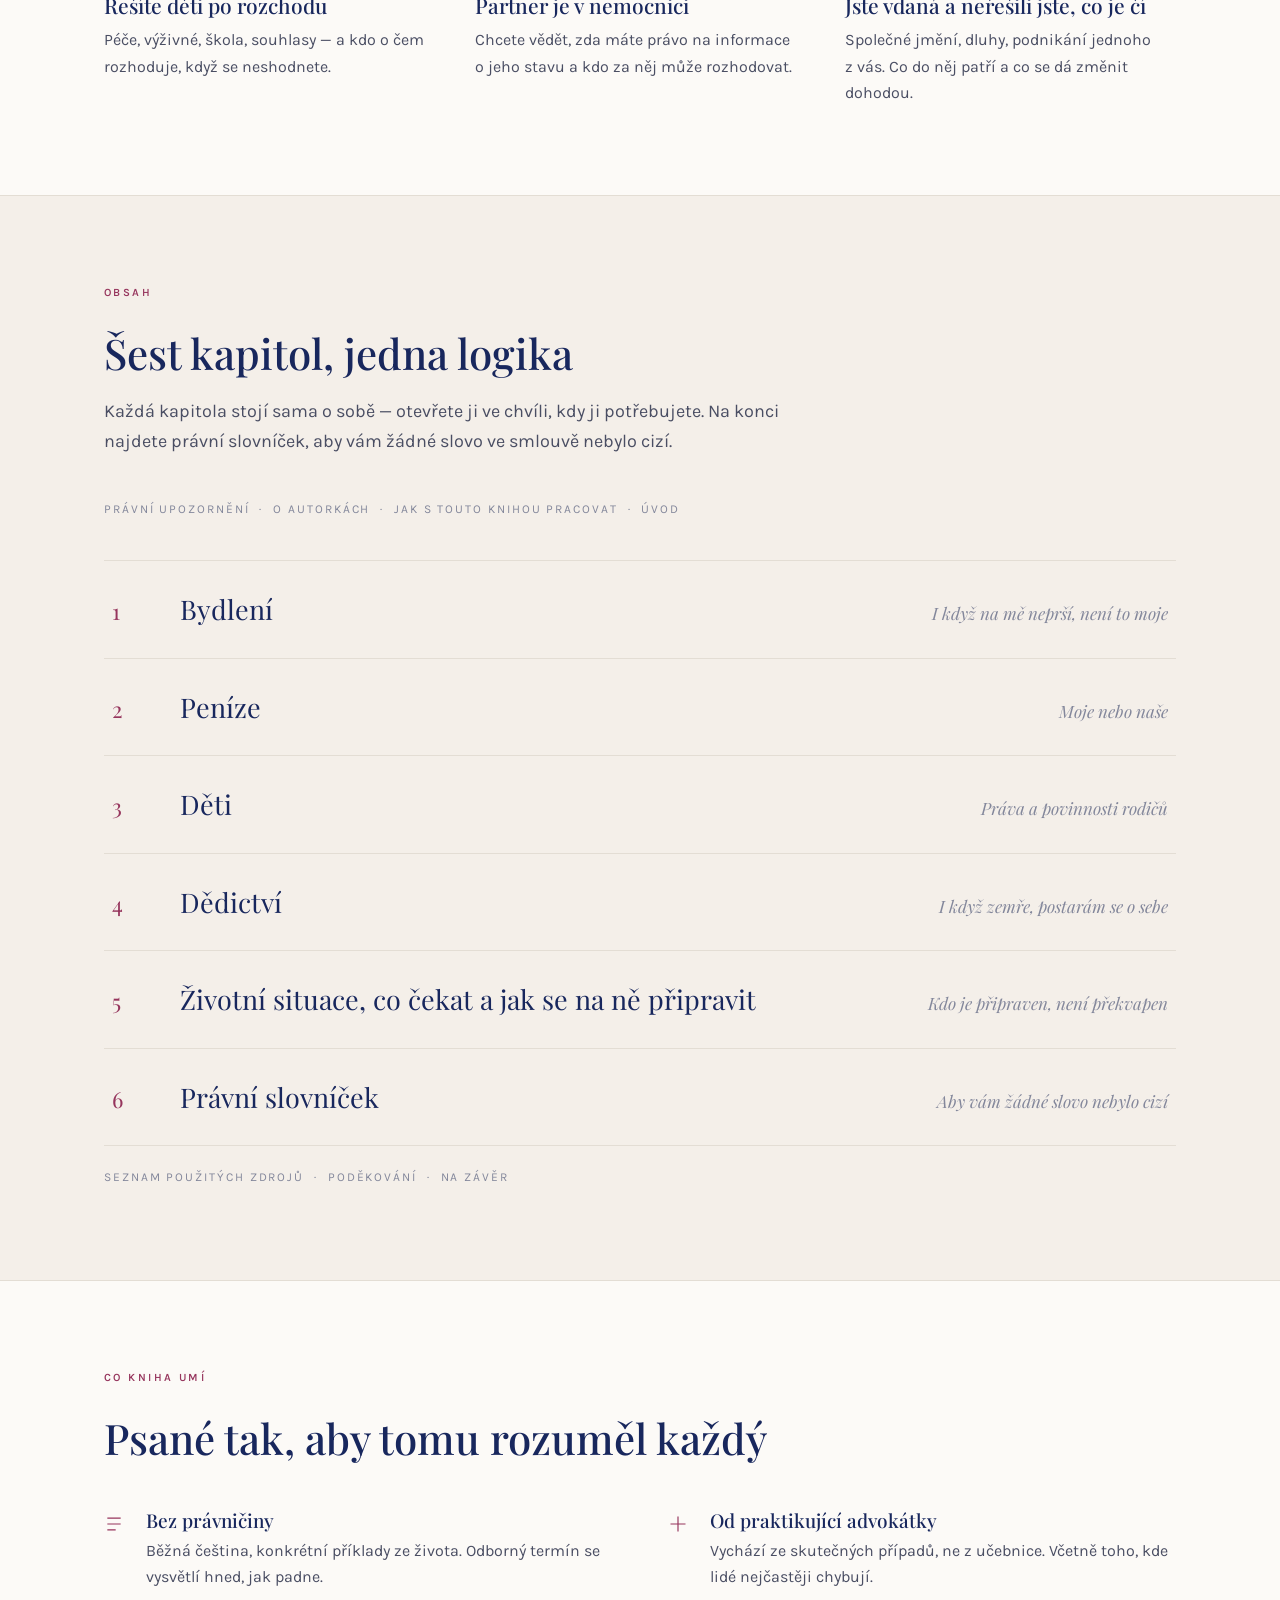
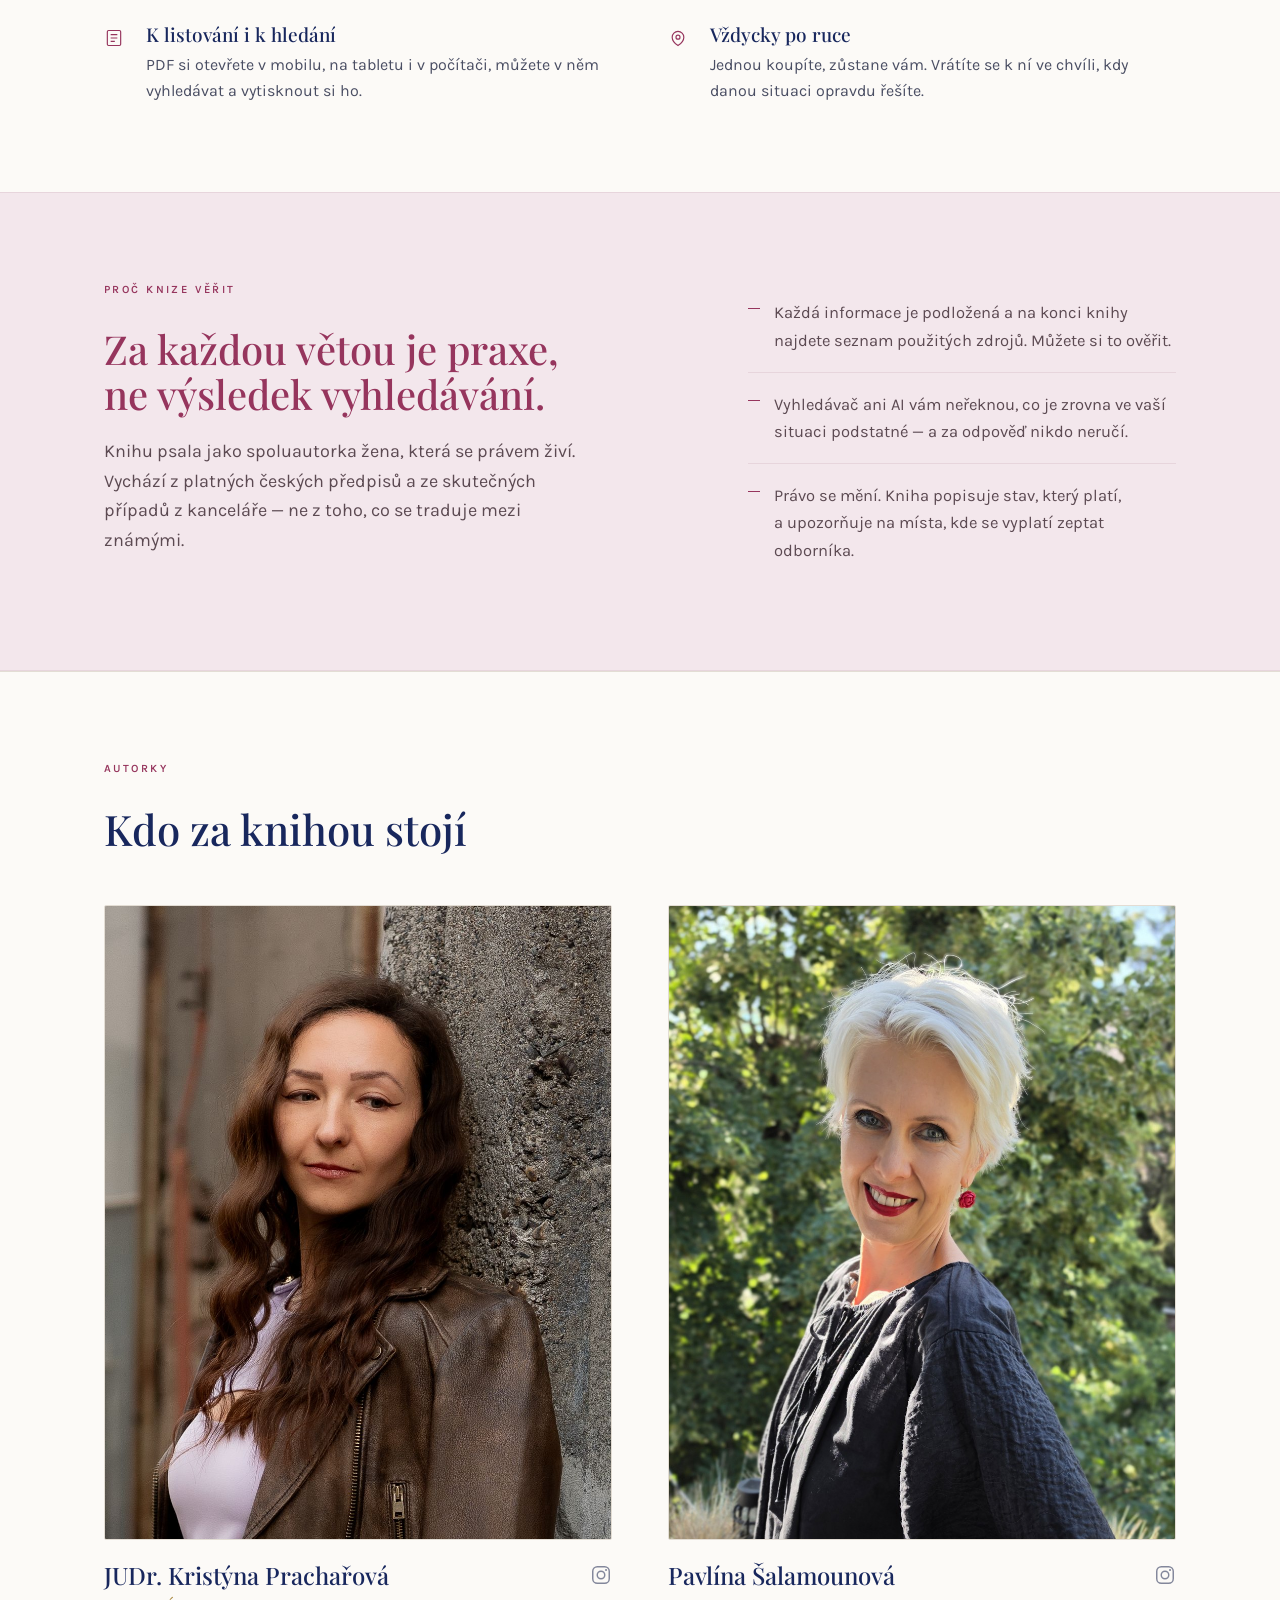
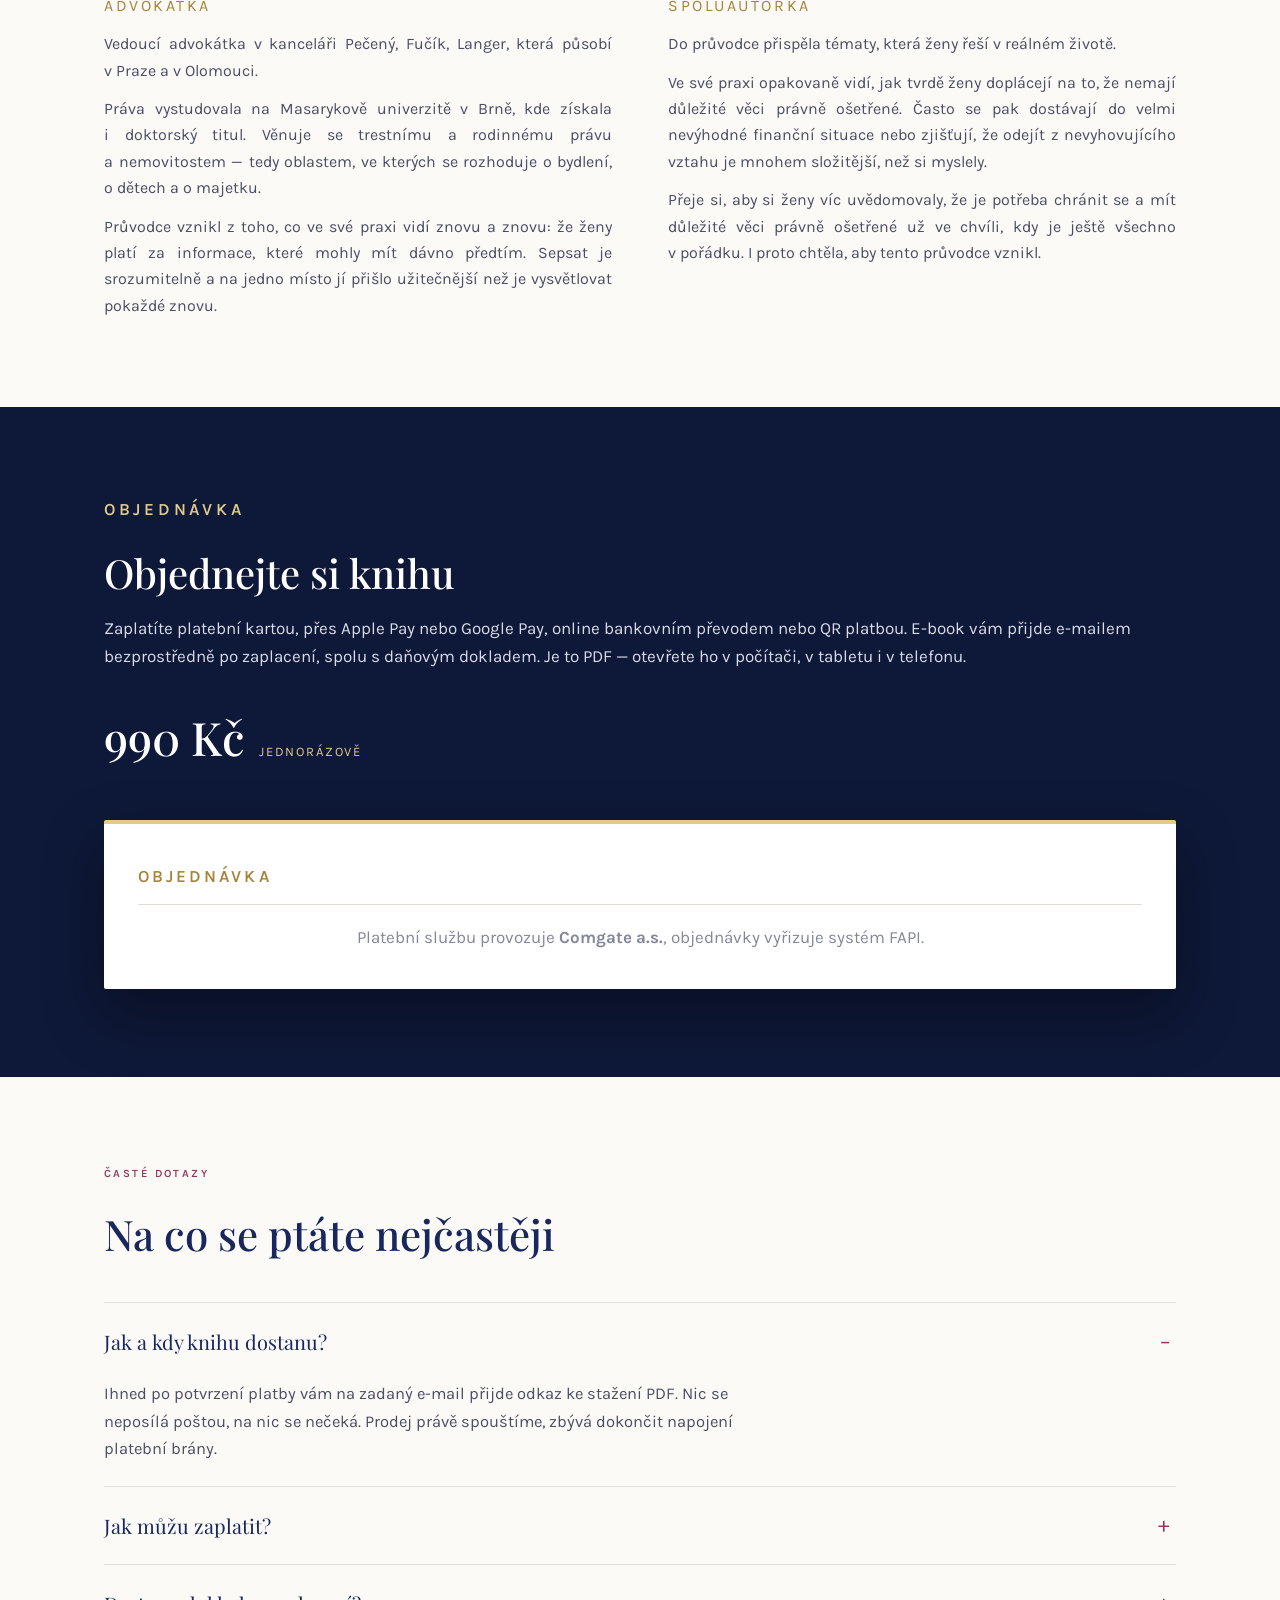
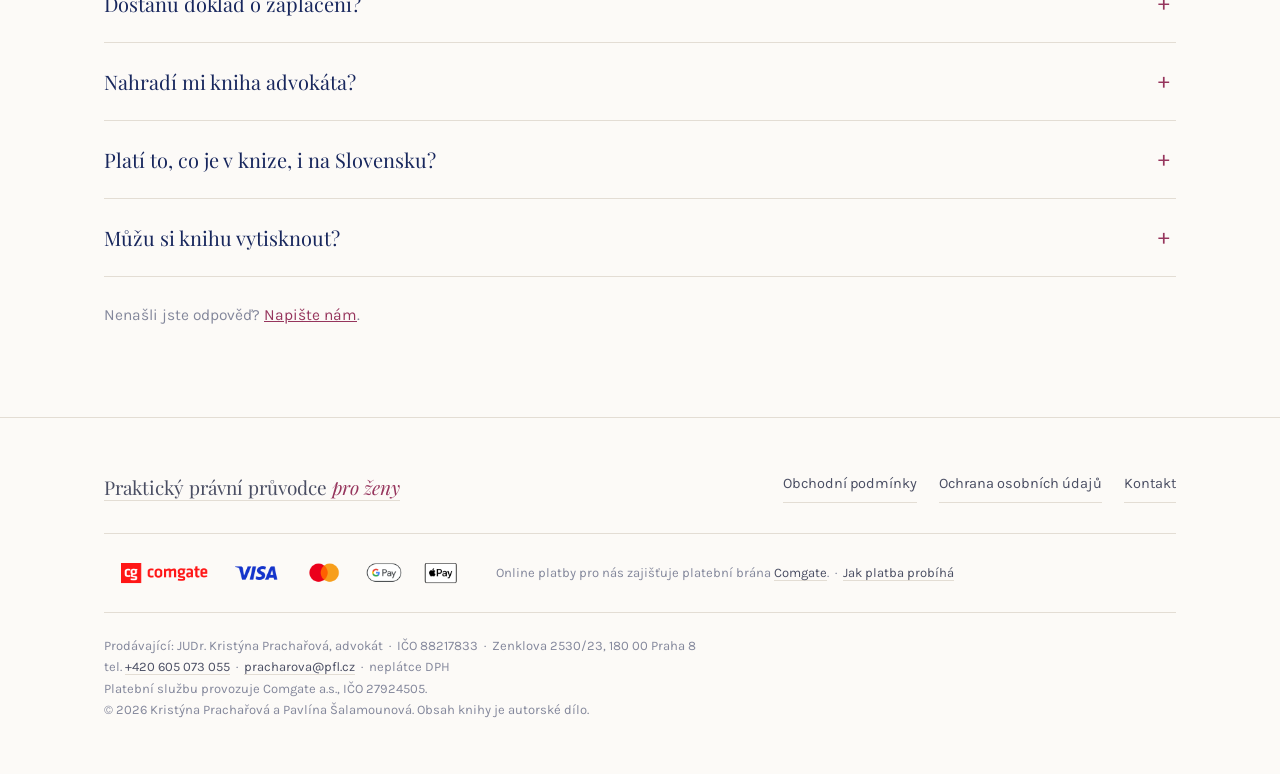
==== commit 8b4cb785: "Add files via upload" ====
--- a/index.html
+++ b/index.html
@@ -49,7 +49,7 @@
         </p>
         <div class="hero__akce">
           <a class="tlacitko" href="#obsah">Co v knize najdete</a>
-          <a class="tlacitko tlacitko--obrys" href="#objednavka">Kdy bude v prodeji</a>
+          <a class="tlacitko tlacitko--obrys" href="#objednavka">Objednat za 990 Kč</a>
         </div>
         <p class="hero__detail">
           <b>PDF, 70 stran</b> &nbsp;·&nbsp; 990 Kč &nbsp;·&nbsp; doručení e-mailem
@@ -285,19 +285,18 @@
     <div class="obal objednavka__mrizka">
       <div class="objednavka__text">
         <p class="zahlavi zahlavi--svetle">Objednávka</p>
-        <h2>Kniha bude v prodeji během několika dní</h2>
+        <h2>Objednejte si knihu</h2>
         <p>
-          Dokončujeme napojení platební brány. Formulář vpravo už je na svém místě,
-          ale zkoušíme ho — objednávka teď nevede ke skutečné platbě ani k dodání
-          knihy. Až bude vše hotové, zaplatíte kartou nebo bankovním převodem
-          a PDF vám během chvilky přijde e-mailem.
+          Zaplatíte platební kartou, přes Apple&nbsp;Pay nebo Google&nbsp;Pay, online
+          bankovním převodem nebo QR platbou. E-book vám přijde e-mailem bezprostředně
+          po zaplacení, spolu s daňovým dokladem. Je to PDF — otevřete ho v počítači,
+          v tabletu i v telefonu.
         </p>
         <div class="cena"><b>990 Kč</b><span>jednorázově</span></div>
       </div>
 
       <div class="formular">
         <p class="formular__nadpis">Objednávka</p>
-        <p class="formular__zkouska">Formulář zkoušíme. Objednávka zatím nevede ke skutečné platbě ani k dodání knihy — prodej spustíme během několika dní.</p>
         <div class="formular__fapi">
           <script type="text/javascript" src="https://form.fapi.cz/script.php?id=9919081a-3634-4a35-a37d-e8bdef95f651"></script>
         </div>
